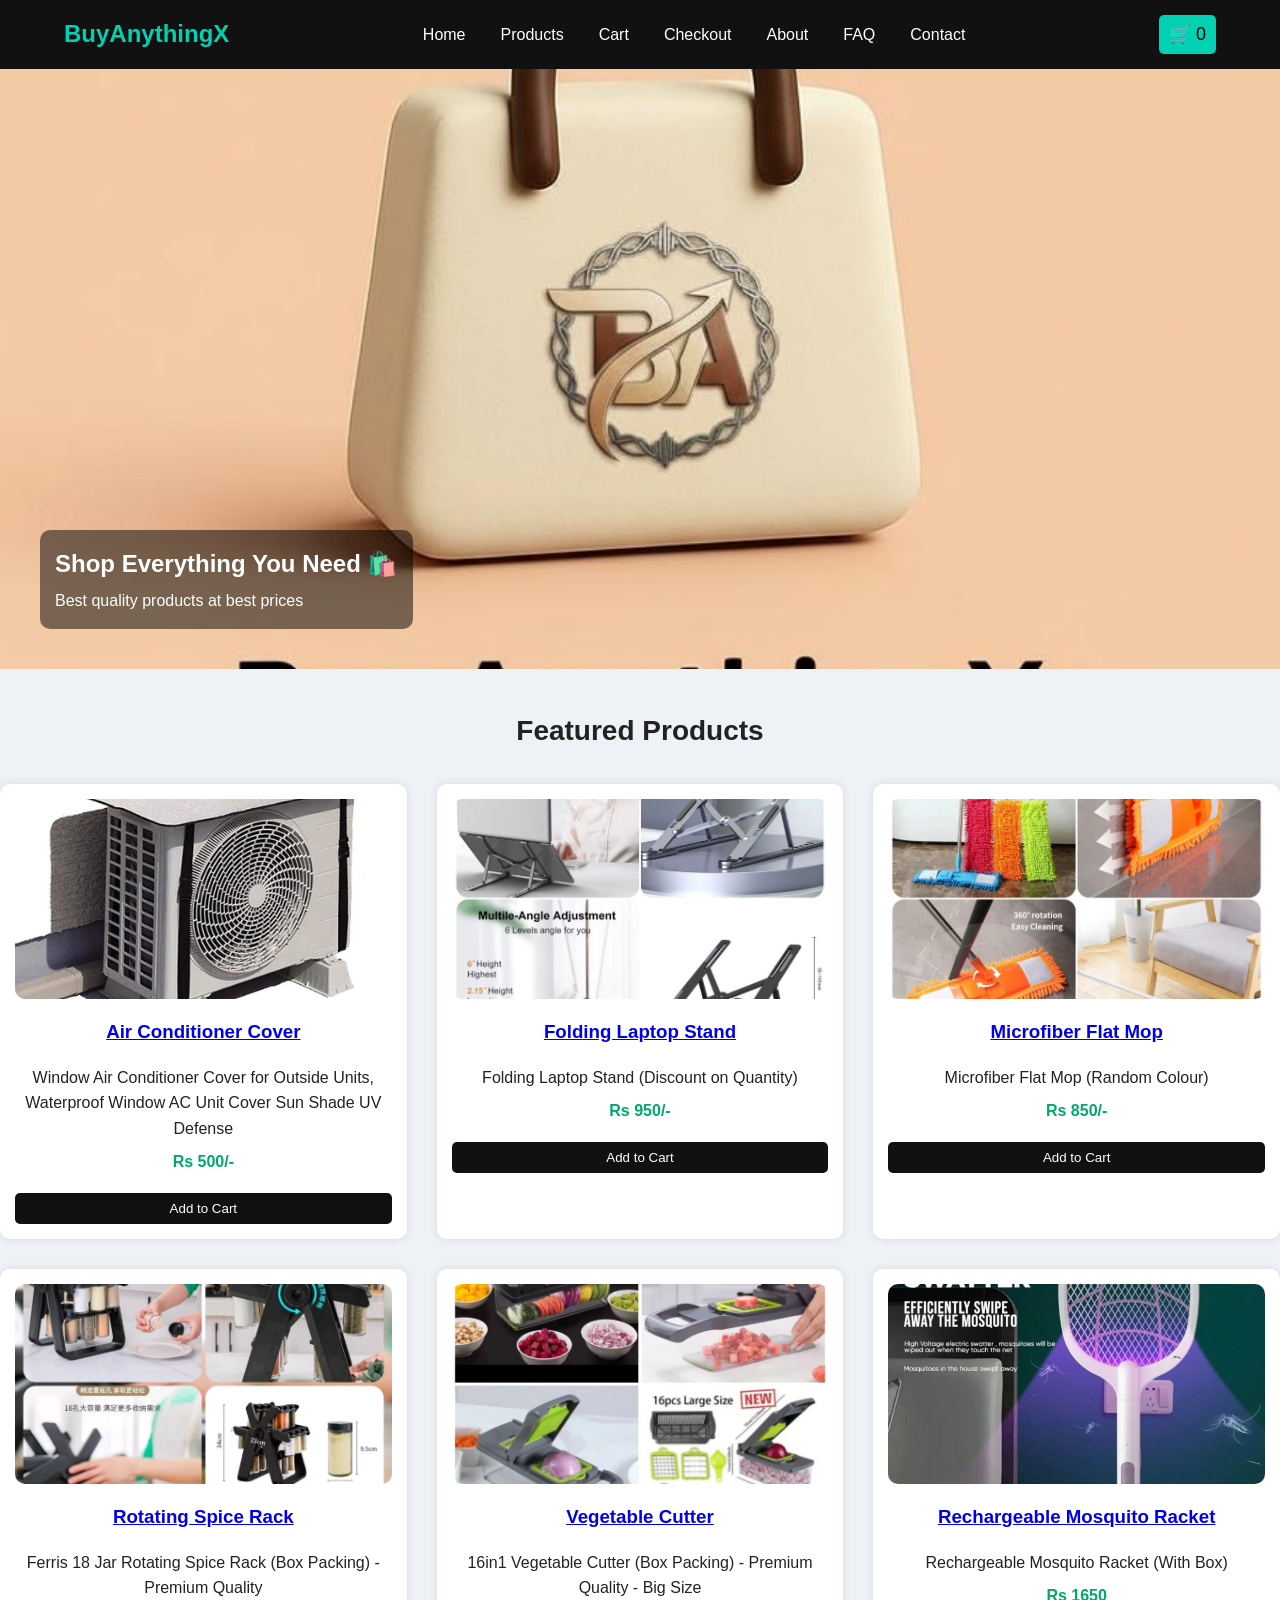
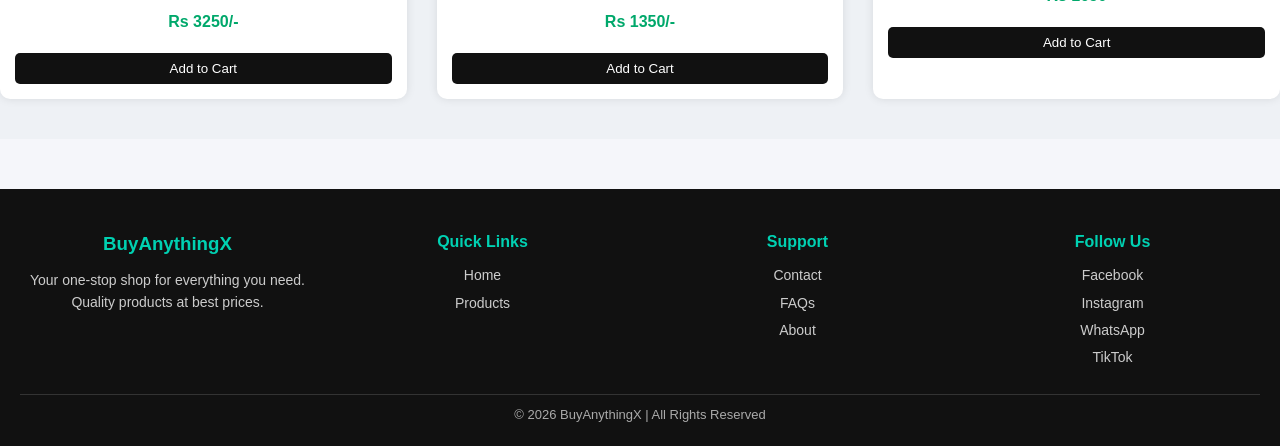
==== index.html @ f1cb6e65 "all fixed" ====
<!DOCTYPE html>
<html lang="en">

<head>
    <meta charset="UTF-8">
    <meta name="viewport" content="width=device-width, initial-scale=1.0">

    <title>BuyAnythingX - Online Store</title>

    <link rel="stylesheet" href="css/style.css">

    <meta name="description" content="BuyAnythingX - Best online shopping store in Pakistan">

</head>

<body>

    <!-- HEADER -->
    <header class="header">
        <div class="container header-content">

            <h1 class="logo">BuyAnythingX</h1>

            <button class="menu-btn" onclick="toggleMenu()">☰</button>

            <nav id="navMenu">
                <ul class="nav">
                    <li><a href="index.html">Home</a></li>
                    <li><a href="product.html">Products</a></li>
                    <li><a href="cart.html">Cart</a></li>
                    <li><a href="checkout.html">Checkout</a></li>
                    <li><a href="about.html">About</a></li>
                    <li><a href="faqs.html">FAQ</a></li>
                    <li><a href="contact.html">Contact</a></li>
                </ul>
            </nav>

            <div class="cart">
                🛒 <span id="cart-count">0</span>
            </div>

        </div>
    </header>

    <section class="hero-slider">

    <div class="slides">

        <div class="slide active">
            <img src="Images/logo.jpeg">
            <div class="caption">
                <h2>Shop Everything You Need 🛍️</h2>
                <p>Best quality products at best prices</p>
            </div>
        </div>

        <div class="slide">
            <img src="Images/slider-2.jpg">
            <div class="caption">
                <h2>Cash On Delivery 🚚</h2>
                <p>All over Pakistan available</p>
            </div>
        </div>

        <div class="slide">
            <img src="Images/slider-3.jpeg">
            <div class="caption">
                <h2>Latest Trending Products 🔥</h2>
                <p>Grab your deal now</p>
            </div>
        </div>

    </div>

</section>

    <!-- PRODUCTS SECTION -->
    <section class="section bg" id="products">

        <h2 class="title">Featured Products</h2>

        <div class="grid">

            <!-- PRODUCT 1 -->
            <div class="product">

                <a
                    href="product.html?name=Air%20Conditionar%20Cover&price=500&img=Images/Air-conditionar-cover.jpeg&desc=New Mini Led Digital Fan With Light *Rs 650*">
                    <img src="Images/Air-conditionar-cover.jpeg">
                </a>

                <a
                    href="product.html?name=Air%20Conditionar%20Cover&price=500&img=Images/Air-conditionar-cover.jpeg">
                    <h3>Air Conditioner Cover</h3>
                </a>

                <p>Window Air Conditioner Cover for Outside Units, Waterproof Window AC Unit Cover Sun Shade UV Defense
                </p>
                <h4>Rs 500/-</h4>

                <button onclick="addToCart('Air Conditionar Cover',500)">Add to Cart</button>
            </div>

            <!-- PRODUCT 2 -->
            <div class="product">

                <a href="product.html?name=Folding%20Laptop%20Stand&price=950&img=Images/Folding-Laptop-Stand.jpeg&desc=Folding Laptop Stand (Discount on Quantity)">
                    <img src="Images/Folding-Laptop-Stand.jpeg">
                </a>

                <a href="product.html?name=Folding%20Laptop%20Stand&price=950&img=Images/Folding-Laptop-Stand.jpeg">
                    <h3>Folding Laptop Stand</h3>
                </a>

                <p>Folding Laptop Stand (Discount on Quantity)</p>
                <h4>Rs 950/-</h4>

                <button onclick="addToCart('Folding Laptop Stand',950)">Add to Cart</button>
            </div>

            <!-- PRODUCT 3 -->
            <div class="product">

                <a href="product.html?name=Microfiber%20Flat%20Mop&price=850&img=Images/Microfiber-Flat-Mop.jpeg&desc=Microfiber Flat Mop (Random Colour)">
                    <img src="Images/Microfiber-Flat-Mop.jpeg">
                </a>

                <a href="product.html?name=Microfiber%20Flat%20Mop&price=850&img=Images/Microfiber-Flat-Mop.jpeg">
                    <h3>Microfiber Flat Mop</h3>
                </a>

                <p>Microfiber Flat Mop (Random Colour)</p>
                <h4>Rs 850/-</h4>

                <button onclick="addToCart('Microfiber Flat Mop',850)">Add to Cart</button>
            </div>
            <!-- PRODUCT 4 -->
            <div class="product">

                <a href="product.html?name=Rotating%20Spice%20Rack&price=3250&img=Images/Rotating-Spice-Rack.jpeg&desc=Ferris 18 Jars Rotating Spice Rack">
                    <img src="Images/Rotating-Spice-Rack.jpeg">
                </a>

                <a href="product.html?name=Rotating%20Spice%20Rack&price=3250&img=Images/Rotating-Spice-Rack.jpeg">
                    <h3>Rotating Spice Rack</h3>
                </a>

                <p>Ferris 18 Jar Rotating Spice Rack (Box Packing) - Premium Quality</p>
                <h4>Rs 3250/-</h4>

                <button onclick="addToCart('Rotating Spice Rack',3250)">Add to Cart</button>
            </div>
            <!-- PRODUCT 5 -->
            <div class="product">

                <a href="product.html?name=Vegetable%20Cutter&price=1350&img=Images/Vegetable-Cutter.jpeg&desc=16in1 Vegetable Cutter(Premium Quality)">
                    <img src="Images/Vegetable-Cutter.jpeg">
                </a>

                <a href="product.html?name=Vegetable%20Cutter&price=1350&img=Images/Vegetable-Cutter.jpeg">
                    <h3>Vegetable Cutter</h3>
                </a>

                <p>16in1 Vegetable Cutter (Box Packing) - Premium Quality - Big Size</p>
                <h4>Rs 1350/-</h4>

                <button onclick="addToCart('Vegetable Cutter',1350)">Add to Cart</button>
            </div>
            <!-- PRODUCT 6 -->
            <div class="product">

                <a
                    href="product.html?name=Rechargeable%20Mosquito%20Racket&price=1650&img=Images/Mosquito-Racket.jpeg&desc=Rechargeable Mosquito Racket(With Box)">
                    <img src="Images/Mosquito-Racket.jpeg">
                </a>

                <a
                    href="product.html?name=Rechargeable%20Mosquito%20Racket&price=1650&img=Images/Mosquito-Racket.jpeg">
                    <h3>Rechargeable Mosquito Racket</h3>
                </a>

                <p>Rechargeable Mosquito Racket (With Box)</p>
                <h4>Rs 1650</h4>

                <button onclick="addToCart('Rechargeable Mosquito Racket',1650)">Add to Cart</button>
            </div>

        </div>
    </section>

    <!-- FOOTER -->
    <footer class="footer">

        <div class="footer-container">

            <div class="footer-box">
                <h3>BuyAnythingX</h3>
                <p>Your one-stop shop for everything you need. Quality products at best prices.</p>
            </div>

            <div class="footer-box">
                <h4>Quick Links</h4>
                <a href="index.html">Home</a>
                <a href="product.html">Products</a>
                <!-- <a href="cart.html">Cart</a>
            <a href="checkout.html">Checkout</a> -->
            </div>

            <div class="footer-box">
                <h4>Support</h4>
                <a href="contact.html">Contact</a>
                <a href="faqs.html">FAQs</a>
                <a href="about.html">About</a>
            </div>

            <div class="footer-box">
                <h4>Follow Us</h4>
                <a href="https://www.facebook.com/share/1JUhKdoUet/">Facebook</a>
                <a href="https://www.instagram.com/buyanythingx?igsh=MXhteG95OWJkYjY5ZA==">Instagram</a>
                <a href="https://wa.me/923491483899?text=">WhatsApp</a>
                <a href="https://www.tiktok.com/@buyanythingx?_r=1&_t=ZS-95uTwDSIgvF">TikTok</a>
            </div>

        </div>

        <div class="footer-bottom">
            <p>© 2026 BuyAnythingX | All Rights Reserved</p>
        </div>

    </footer>

    <!-- JS -->
    <script>
        function addToCart(name, price) {

            let cart = JSON.parse(localStorage.getItem("cart")) || [];

            cart.push({ name: name, price: price });

            localStorage.setItem("cart", JSON.stringify(cart));

            alert("Added to cart ✅");
        }
    </script>

    <script>
        function toggleMenu() {
            document.querySelector(".nav").classList.toggle("show");
        }

        document.addEventListener("DOMContentLoaded", function () {

            const menu = document.querySelector(".nav");
            const btn = document.querySelector(".menu-btn"); // ☰ button

            // link click pe close
            document.querySelectorAll(".nav a").forEach(link => {
                link.addEventListener("click", () => {
                    menu.classList.remove("show");
                });
            });

            // OUTSIDE click pe close (MAIN FIX)
            document.addEventListener("click", function (e) {

                if (menu.classList.contains("show")) {

                    if (!menu.contains(e.target) && !btn.contains(e.target)) {
                        menu.classList.remove("show");
                    }

                }

            });

        });
let slides = document.querySelectorAll(".slide");
let index = 0;

function showSlide() {
    slides.forEach(slide => slide.classList.remove("active"));
    slides[index].classList.add("active");

    index++;
    if(index >= slides.length) index = 0;
}

setInterval(showSlide, 3000);
</script>

</body>

</html>
---- css/style.css ----
/* =========================
   RESET + BASE
========================= */
* {
    margin: 0;
    padding: 0;
    box-sizing: border-box;
}

body {
    font-family: Arial, sans-serif;
    background: #f5f6fa;
    color: #222;
    line-height: 1.6;
    
}

/* =========================
   CONTAINER
========================= */
.container {
    width: 90%;
    max-width: 1200px;
    margin: auto;
}

/* =========================
   HEADER
========================= */
.header {
    background: #111;
    color: #fff;
    padding: 15px 0;
}

.header-content {
    display: flex;
    justify-content: space-between;
    align-items: center;
    position: relative;   /* ⭐ IMPORTANT */
}


.logo {
    font-size: 24px;
    font-weight: bold;
    color: #00d1b2;
}
.menu-btn{
    padding-right: 300px;
}

/* NAVBAR */
.nav {
    list-style: none;
    display: flex;
    gap: 15px;
    
}

.nav li a {
    text-decoration: none;
    color: white;
    padding: 6px 10px;
    transition: 0.3s;
}

.nav li a:hover {
    background: #00d1b2;
    border-radius: 5px;
}

/* CART */
.cart {
    font-size: 18px;
    background: #00d1b2;
    padding: 5px 10px;
    border-radius: 5px;
    color: #000;
}

/* =========================
   HERO SECTION
========================= */
.hero-slider {
    position: relative;
    height: 600px;
    overflow: hidden;
}

.slides {
    position: relative;
    width: 100%;
    height: 100%;
}

.slide {
    position: absolute;
    width: 100%;
    height: 100%;
    opacity: 0;
    transition: 0.5s;
}

.slide.active {
    opacity: 1;
}

.slide img {
    width: 100%;
    height: 100%;
    object-fit: cover;
}

.caption {
    position: absolute;
    bottom: 40px;
    left: 40px;
    color: white;
    background: rgba(0,0,0,0.5);
    padding: 15px;
    border-radius: 10px;
}

.caption h2 {
    margin-bottom: 5px;
}
/* =========================
   BUTTONS
========================= */
.btn {
    display: inline-block;
    background: #00d1b2;
    color: #000;
    padding: 10px 15px;
    border: none;
    cursor: pointer;
    text-decoration: none;
    border-radius: 5px;
    transition: 0.3s;
}

.btn:hover {
    background: #00b39f;
}

/* =========================
   SECTION
========================= */
.section {
    padding: 40px 0;
}

.bg {
    background: #eef1f5;
}

.title {
    text-align: center;
    margin-bottom: 30px;
    font-size: 28px;
}

/* =========================
   PRODUCT GRID
========================= */
.grid {
    display: grid;
    grid-template-columns: repeat(3, minmax(0, 1fr));
    gap: 30px;
    align-items: stretch;
}

/* PRODUCT CARD */
.product {
    background: white;
    padding: 15px;
    border-radius: 10px;
    text-align: center;
    box-shadow: 0 0 10px rgba(0,0,0,0.1);

    /* FIX OVERLAP ISSUE */
    width: 100%;
    box-sizing: border-box;

    /* SMOOTH LOOK */
    display: flex;
    flex-direction: column;
    gap: 8px;
}

.product img {
    width: 100%;
    height: 200px;
    object-fit: cover;
    border-radius: 10px;
    display: block;
}

.product h3 {
    margin: 10px 0;
}

.product h4 {
    color: #00a86b;
    margin-bottom: 10px;
}

.product button {
    background: #111;
    color: white;
    padding: 8px 12px;
    border: none;
    cursor: pointer;
    border-radius: 5px;
}

.product button:hover {
    background: #333;
}

/* =========================
   FORMS (CHECKOUT / CONTACT)
========================= */
form {
    max-width: 500px;
    margin: auto;
}

input, textarea {
    width: 100%;
    padding: 10px;
    margin-bottom: 10px;
    border: 1px solid #ccc;
    border-radius: 5px;
}

/* =========================
   FOOTER
========================= */
.footer {
    background: #111;
    color: white;
    text-align: center;
    padding: 15px;
    margin-top: 40px;
}

.footer {
    background: #111;
    color: white;
    padding: 40px 20px 20px;
    margin-top: 50px;
}

.footer-container {
    display: grid;
    grid-template-columns: repeat(4, 1fr);
    gap: 20px;
}

.footer-box h3,
.footer-box h4 {
    margin-bottom: 10px;
    color: #00d1b2;
}

.footer-box p {
    font-size: 14px;
    color: #ccc;
}

.footer-box a {
    display: block;
    color: #ccc;
    text-decoration: none;
    margin: 5px 0;
    font-size: 14px;
}

.footer-box a:hover {
    color: #00d1b2;
}

.footer-bottom {
    text-align: center;
    margin-top: 20px;
    border-top: 1px solid #333;
    padding-top: 10px;
    font-size: 13px;
    color: #aaa;
}

/* =========================
   RESPONSIVE
========================= */
@media(max-width: 768px) {

    .header-content {
        flex-direction: column;
        gap: 10px;
    }

    .nav {
        flex-direction: column;
        align-items: center;
    }

    .hero-content {
        flex-direction: column;
        text-align: center;
    }

    .hero-img {
        width: 100%;
    }
}
@media(max-width: 768px){
    .footer-container {
        grid-template-columns: repeat(2, 1fr);
    }
}

@media(max-width: 480px){
    .footer-container {
        grid-template-columns: 1fr;
        text-align: center;
    }
}
/* Hamburger button */
.menu-btn {
    display: none;
    font-size: 26px;
    background: none;
    border: none;
    color: white;
    cursor: pointer;
}

@media(max-width: 768px){

    .menu-btn {
        display: block;
        position: absolute;
        right: 10px;
        top: 50%;
        transform: translateY(-50%);
    }

    .nav {
        display: none;
        flex-direction: column;
        position: absolute;
        top: 70px;
        left: 0;   /* 👈 LEFT FIXED */

        width: 220px;
        background: #111;

        padding: 10px 0;
        z-index: 999;   /* ⭐ IMPORTANT */
    }

    .nav.show {
        display: flex;
    }

    .nav li {
        width: 100%;
        text-align: left;
    }

    .nav li a {
        display: block;
        width: 100%;
        padding: 12px 15px;
    }
}
@media (max-width: 768px){
    .grid {
        grid-template-columns: repeat(2, 1fr);
    }
}

@media (max-width: 480px){
    .grid {
        grid-template-columns: 1fr;
    }
}
@media(max-width: 768px){
    .hero-slider {
        height: 250px;
    }

    .caption {
        bottom: 10px;
        left: 10px;
        right: 10px;
        padding: 8px;
    }

    .caption h2 {
        font-size: 14px;
    }

    .caption p {
        font-size: 11px;
    }
}
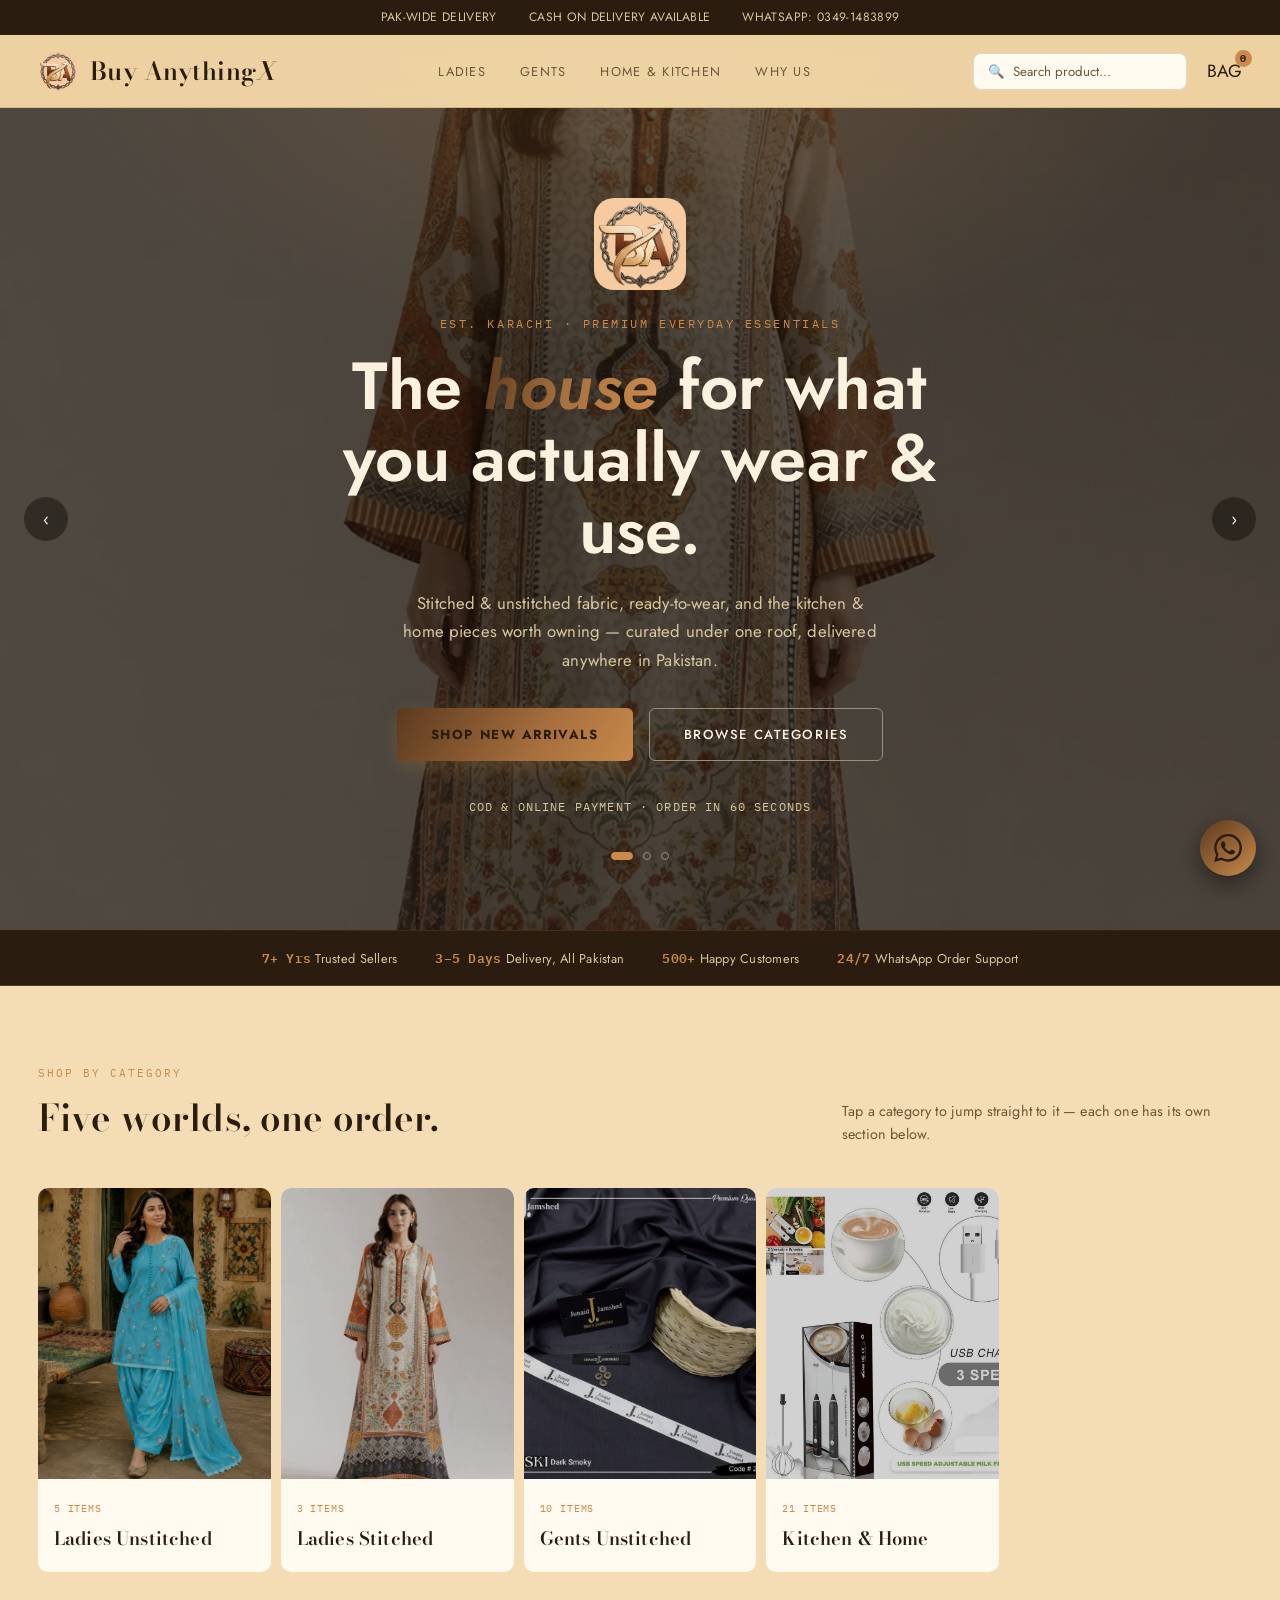
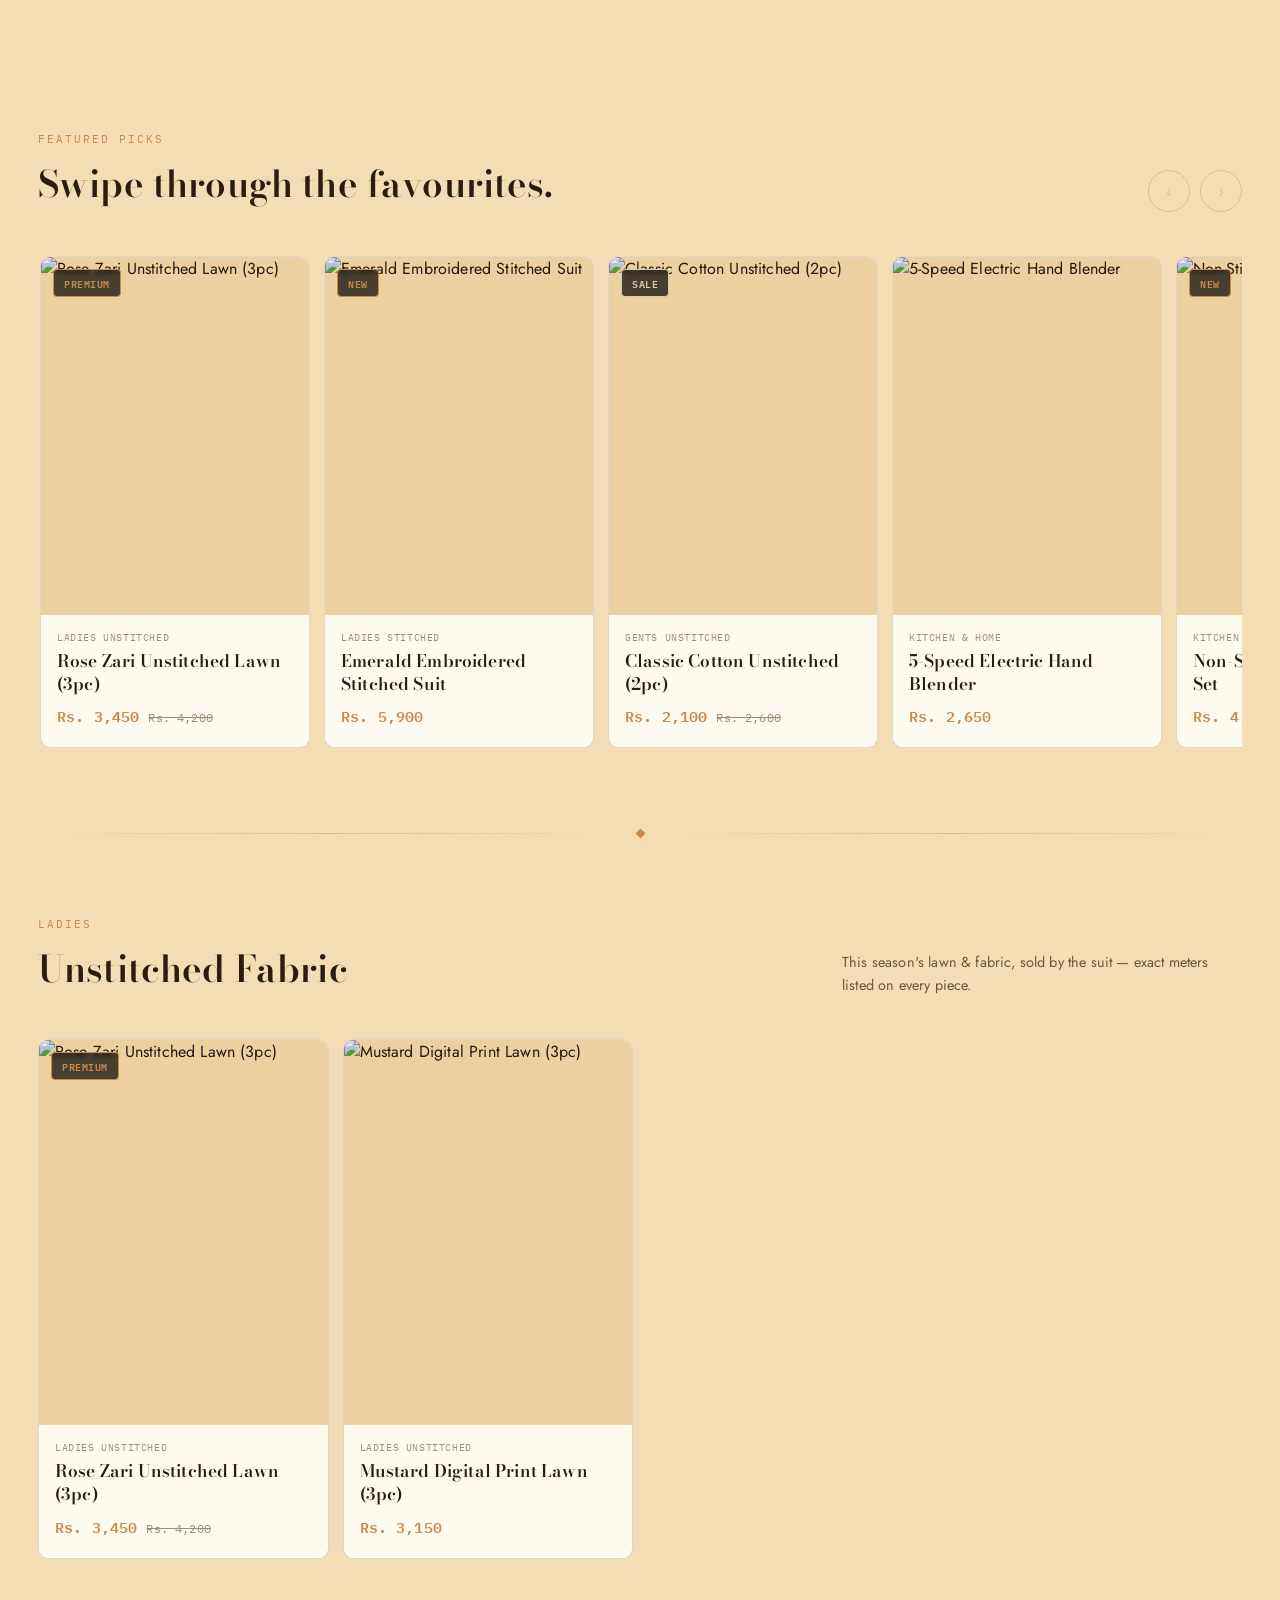
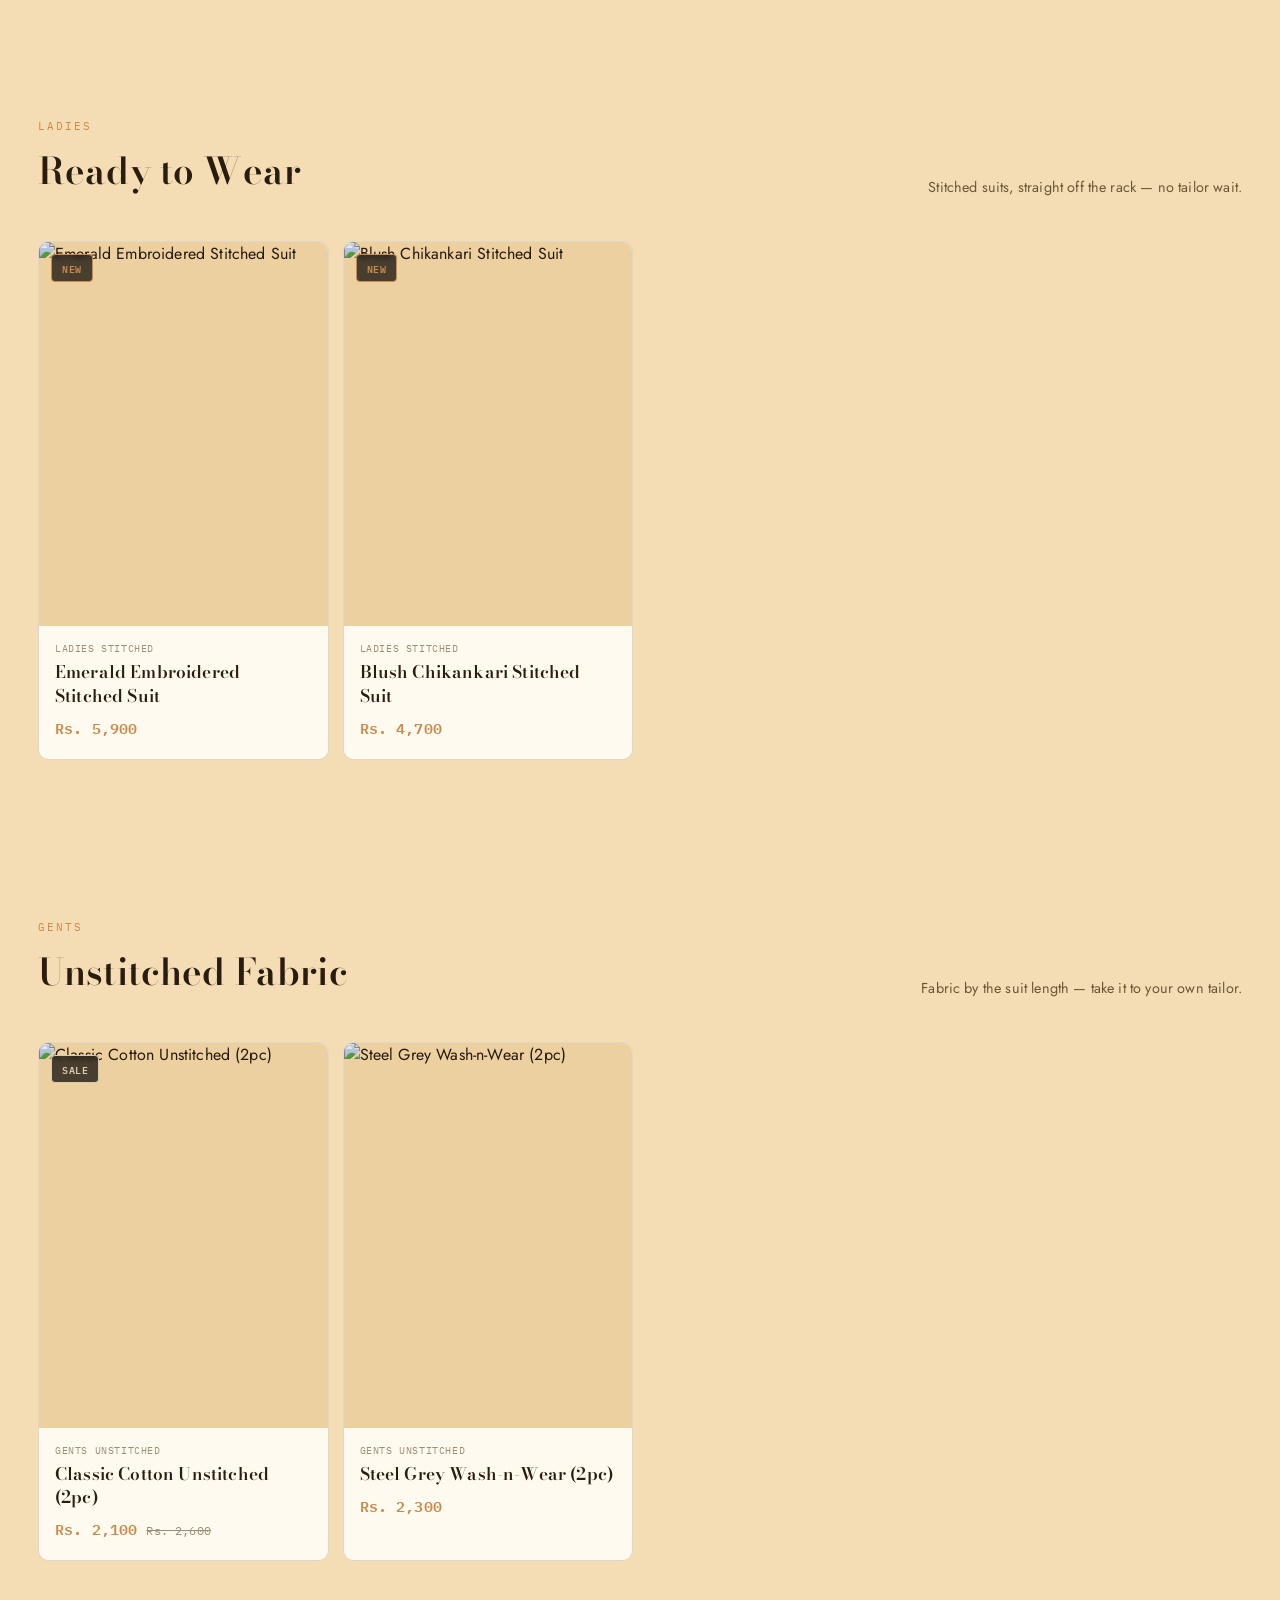
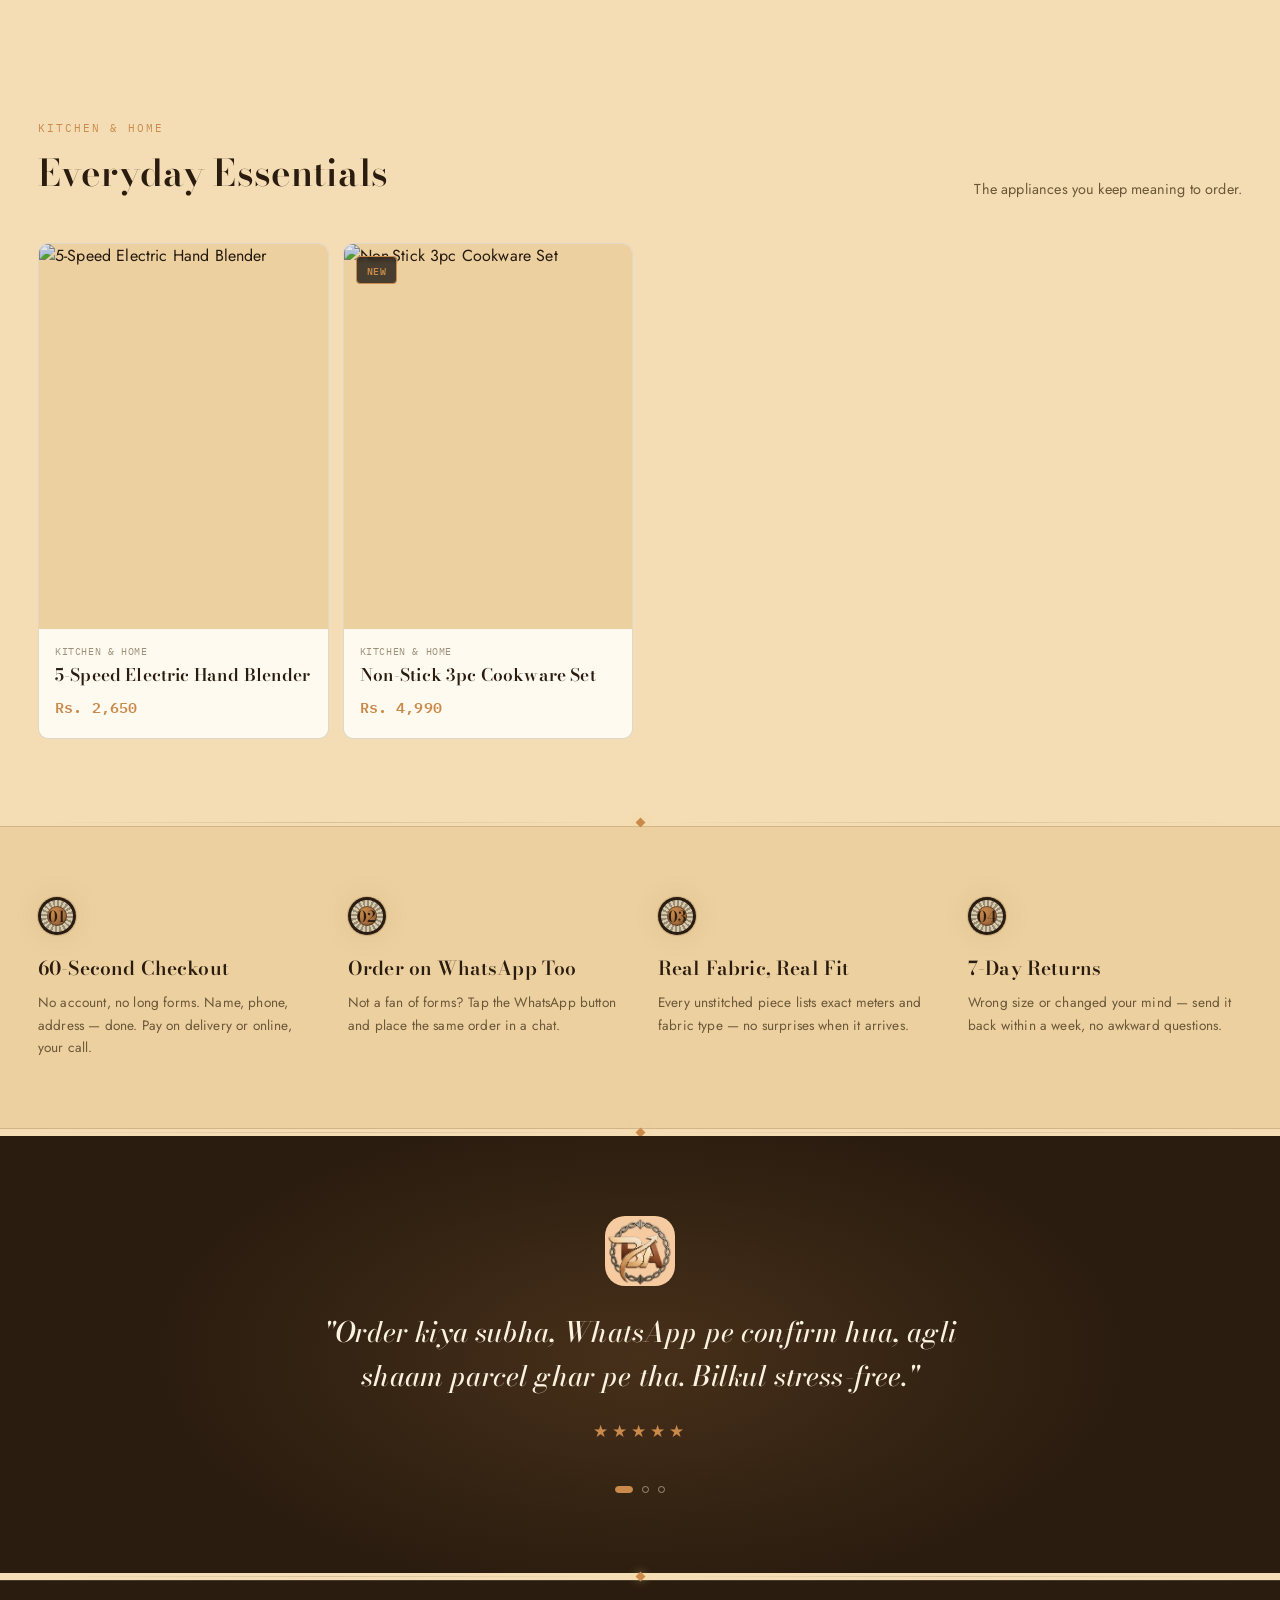
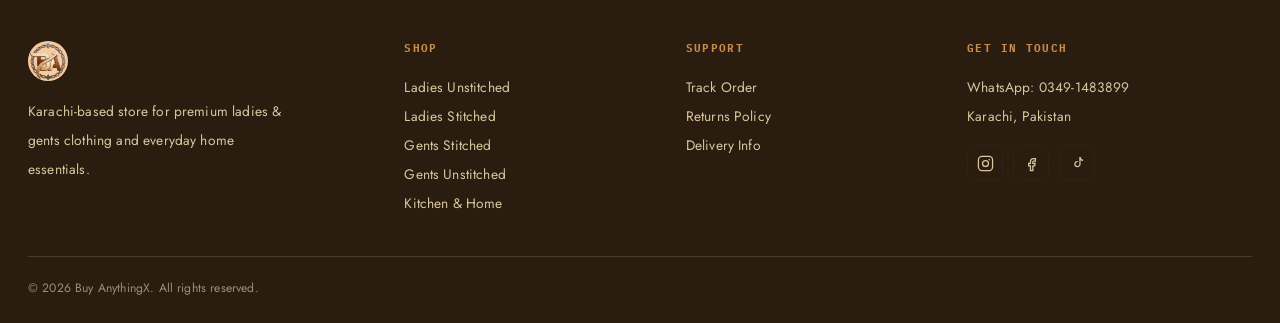
==== commit 005dc8e7: "Initial Buy AnythingX website" ====
--- a/index.html
+++ b/index.html
@@ -1,293 +1,315 @@
 <!DOCTYPE html>
 <html lang="en">
-
 <head>
-    <meta charset="UTF-8">
-    <meta name="viewport" content="width=device-width, initial-scale=1.0">
-
-    <title>BuyAnythingX - Online Store</title>
-
-    <link rel="stylesheet" href="css/style.css">
-
-    <meta name="description" content="BuyAnythingX - Best online shopping store in Pakistan">
-
+<meta charset="UTF-8">
+<meta name="viewport" content="width=device-width, initial-scale=1.0">
+<title>Buy AnythingX — Premium Fashion &amp; Home</title>
+<link rel="preconnect" href="https://fonts.googleapis.com">
+<link href="https://fonts.googleapis.com/css2?family=Bodoni+Moda:ital,wght@0,400;0,500;0,600;0,700;1,500;1,600&family=Jost:wght@300;400;500;600;700&family=IBM+Plex+Mono:wght@500;600&display=swap" rel="stylesheet">
+<link rel="icon" href="logo.png">
+<link rel="stylesheet" href="css/style.css">
 </head>
-
 <body>
 
-    <!-- HEADER -->
-    <header class="header">
-        <div class="container header-content">
-
-            <h1 class="logo">BuyAnythingX</h1>
-
-            <button class="menu-btn" onclick="toggleMenu()">☰</button>
-
-            <nav id="navMenu">
-                <ul class="nav">
-                    <li><a href="index.html">Home</a></li>
-                    <li><a href="product.html">Products</a></li>
-                    <li><a href="cart.html">Cart</a></li>
-                    <li><a href="checkout.html">Checkout</a></li>
-                    <li><a href="about.html">About</a></li>
-                    <li><a href="faqs.html">FAQ</a></li>
-                    <li><a href="contact.html">Contact</a></li>
-                </ul>
-            </nav>
-
-            <div class="cart">
-                🛒 <span id="cart-count">0</span>
-            </div>
-
+<div class="utility-bar">
+  <span>PAK-WIDE DELIVERY</span>
+  <span>CASH ON DELIVERY AVAILABLE</span>
+  <span><a href="https://wa.me/923491483899" target="_blank" rel="noopener" style="color:inherit;">WHATSAPP: 0349-1483899</a></span>
+</div>
+
+<header>
+  <div class="nav-wrap">
+    <a href="#" class="logo-mark">
+      <img src="images/buyanythingx.logo.jpeg" alt="Buy AnythingX logo" class="brand-logo brand-logo-sm">
+      <span class="logo-text">Buy Anything<span class="x">X</span></span>
+    </a>
+    <nav class="links">
+      <a href="#cat-ladies-unstitched">Ladies</a>
+      <a href="#cat-gents-stitched">Gents</a>
+      <a href="#cat-home">Home &amp; Kitchen</a>
+      <a href="#why">Why Us</a>
+    </nav>
+    <div class="nav-actions">
+      <div class="search-pill">🔍 <input type="text" placeholder="Search product..." /></div>
+      <button class="icon-btn" aria-label="Cart" onclick="openDrawer()">BAG<span class="cart-count" id="cartCount">0</span></button>
+      <button class="burger" aria-label="Menu">☰</button>
+    </div>
+  </div>
+</header>
+
+<section class="hero">
+  <div class="hero-slides" id="heroSlides">
+    <div class="hero-slide active"><img src="images/silk-LONG PRINTED-(2PC).jpeg" alt=""><div class="hero-slide-overlay"></div></div>
+    <div class="hero-slide"><img src="https://images.unsplash.com/photo-1610030469983-98e550d6193c?w=1400&q=80" alt=""><div class="hero-slide-overlay"></div></div>
+    <div class="hero-slide"><img src="images/Ladies Clothes.jpeg" alt=""><div class="hero-slide-overlay"></div></div>
+  </div>
+  <button class="hero-arrow prev" onclick="shiftHero(-1)" aria-label="Previous slide">‹</button>
+  <button class="hero-arrow next" onclick="shiftHero(1)" aria-label="Next slide">›</button>
+  <div class="hero-frame">
+    <img src="images/buyanythingx.logo.jpeg" alt="Buy AnythingX logo" class="brand-logo brand-logo-lg">
+    <div class="hero-eyebrow">Est. Karachi · Premium Everyday Essentials</div>
+    <h1>The <em class="foil">house</em> for what<br>you actually wear &amp; use.</h1>
+    <p class="lede">Stitched &amp; unstitched fabric, ready-to-wear, and the kitchen &amp; home pieces worth owning — curated under one roof, delivered anywhere in Pakistan.</p>
+    <div class="hero-ctas">
+      <button class="btn btn-primary" onclick="document.getElementById('cat-ladies-unstitched').scrollIntoView({behavior:'smooth'})">Shop New Arrivals</button>
+      <a href="#categories" class="btn btn-ghost">Browse Categories</a>
+    </div>
+    <div class="hero-divider"><span class="ln"></span> COD &amp; Online Payment · Order in 60 Seconds <span class="ln"></span></div>
+    <div class="hero-dots" id="heroDots"></div>
+  </div>
+</section>
+
+<div class="trust-strip">
+  <div class="trust-inner">
+    <span><strong>7+ Yrs</strong> Trusted Sellers</span>
+    <span><strong>3–5 Days</strong> Delivery, All Pakistan</span>
+    <span><strong>500+</strong> Happy Customers</span>
+    <span><strong>24/7</strong> WhatsApp Order Support</span>
+  </div>
+</div>
+
+<section class="block" id="categories">
+  <div class="section-head reveal">
+    <div>
+      <span class="eyebrow">Shop by Category</span>
+      <h2>Five worlds, one order.</h2>
+    </div>
+    <p>Tap a category to jump straight to it — each one has its own section below.</p>
+  </div>
+  <div class="cat-grid reveal-stagger">
+    <a class="cat-card" href="#cat-ladies-unstitched">
+      <div class="thumb"><img src="images/PINTREST-Hit-Article-3Pc.jpeg" alt="Ladies unstitched fabric"></div>
+      <div class="meta"><span class="count">5 Items</span><h3>Ladies Unstitched</h3></div>
+    </a>
+    <a class="cat-card" href="#cat-ladies-stitched">
+      <div class="thumb"><img src="images/silk-LONG PRINTED-(2PC).jpeg" alt="Ladies stitched dress"></div>
+      <div class="meta"><span class="count">3 Items</span><h3>Ladies Stitched</h3></div>
+    </a>
+    <a class="cat-card" href="#cat-gents-unstitched">
+      <div class="thumb"><img src="images/gents-unstiched.jpeg" alt="Gents unstitched fabric"></div>
+      <div class="meta"><span class="count">10 Items</span><h3>Gents Unstitched</h3></div>
+    </a>
+    <a class="cat-card" href="#cat-home">
+      <div class="thumb"><img src="images/Coffe Beater.jpeg" alt="Kitchen and home appliances"></div>
+      <div class="meta"><span class="count">21 Items</span><h3>Kitchen &amp; Home</h3></div>
+    </a>
+  </div>
+</section>
+
+<section class="block">
+  <div class="section-head reveal">
+    <div>
+      <span class="eyebrow">Featured Picks</span>
+      <h2>Swipe through the favourites.</h2>
+    </div>
+    <div class="carousel-nav">
+      <button class="carousel-btn" onclick="shiftCarousel(-1)" aria-label="Scroll left">‹</button>
+      <button class="carousel-btn" onclick="shiftCarousel(1)" aria-label="Scroll right">›</button>
+    </div>
+  </div>
+  <div class="carousel-wrap reveal">
+    <div class="carousel-track" id="featuredTrack"></div>
+  </div>
+</section>
+
+<div class="ornament-divider"><span class="ln"></span><span class="diamond"></span><span class="ln"></span></div>
+
+<section class="block cat-section" id="cat-ladies-unstitched">
+  <div class="section-head reveal">
+    <div>
+      <span class="eyebrow">Ladies</span>
+      <h2>Unstitched Fabric</h2>
+    </div>
+    <p>This season's lawn &amp; fabric, sold by the suit — exact meters listed on every piece.</p>
+  </div>
+  <div class="product-grid reveal-stagger" data-cat-section="ladies-unstitched"></div>
+</section>
+
+<section class="block cat-section" id="cat-ladies-stitched">
+  <div class="section-head reveal">
+    <div>
+      <span class="eyebrow">Ladies</span>
+      <h2>Ready to Wear</h2>
+    </div>
+    <p>Stitched suits, straight off the rack — no tailor wait.</p>
+  </div>
+  <div class="product-grid reveal-stagger" data-cat-section="ladies-stitched"></div>
+</section>
+
+<section class="block cat-section" id="cat-gents-unstitched">
+  <div class="section-head reveal">
+    <div>
+      <span class="eyebrow">Gents</span>
+      <h2>Unstitched Fabric</h2>
+    </div>
+    <p>Fabric by the suit length — take it to your own tailor.</p>
+  </div>
+  <div class="product-grid reveal-stagger" data-cat-section="gents-unstitched"></div>
+</section>
+
+<section class="block cat-section" id="cat-home">
+  <div class="section-head reveal">
+    <div>
+      <span class="eyebrow">Kitchen &amp; Home</span>
+      <h2>Everyday Essentials</h2>
+    </div>
+    <p>The appliances you keep meaning to order.</p>
+  </div>
+  <div class="product-grid reveal-stagger" data-cat-section="home"></div>
+</section>
+
+<div class="ornament-divider"><span class="ln"></span><span class="diamond"></span><span class="ln"></span></div>
+
+<div class="why-strip" id="why">
+  <div class="why-grid reveal-stagger">
+    <div class="why-item">
+      <div class="emblem sm"><span class="letter">01</span></div>
+      <h3>60-Second Checkout</h3>
+      <p>No account, no long forms. Name, phone, address — done. Pay on delivery or online, your call.</p>
+    </div>
+    <div class="why-item">
+      <div class="emblem sm"><span class="letter">02</span></div>
+      <h3>Order on WhatsApp Too</h3>
+      <p>Not a fan of forms? Tap the WhatsApp button and place the same order in a chat.</p>
+    </div>
+    <div class="why-item">
+      <div class="emblem sm"><span class="letter">03</span></div>
+      <h3>Real Fabric, Real Fit</h3>
+      <p>Every unstitched piece lists exact meters and fabric type — no surprises when it arrives.</p>
+    </div>
+    <div class="why-item">
+      <div class="emblem sm"><span class="letter">04</span></div>
+      <h3>7-Day Returns</h3>
+      <p>Wrong size or changed your mind — send it back within a week, no awkward questions.</p>
+    </div>
+  </div>
+</div>
+
+<div class="ornament-divider"><span class="ln"></span><span class="diamond"></span><span class="ln"></span></div>
+
+<div class="band">
+  <div class="band-inner reveal">
+    <img src="images/buyanythingx.logo.jpeg" alt="Buy AnythingX logo" class="brand-logo brand-logo-md">
+    <div class="testi-track" id="testiTrack">
+      <div class="testi-slide active">
+        <h2>"Order kiya subha, WhatsApp pe confirm hua, agli shaam parcel ghar pe tha. Bilkul stress-free."</h2>
+        <div class="stars">★★★★★</div>
+      </div>
+      <div class="testi-slide">
+        <h2>"Unstitched fabric bilkul waisa hi tha jaisa website pe dikhaya gaya — quality pe koi compromise nahi."</h2>
+        <div class="stars">★★★★★</div>
+      </div>
+      <div class="testi-slide">
+        <h2>"COD ka option hona sab se bara sukoon hai. Kitchen appliance bhi order ki, ek hi jaga sab mil gaya."</h2>
+        <div class="stars">★★★★★</div>
+      </div>
+    </div>
+    <div class="testi-dots" id="testiDots"></div>
+  </div>
+</div>
+
+<div class="ornament-divider"><span class="ln"></span><span class="diamond"></span><span class="ln"></span></div>
+
+<footer>
+  <div class="footer-grid">
+    <div>
+      <div class="footer-logo">
+        <img src="images/buyanythingx.logo.jpeg" alt="Buy AnythingX logo" class="brand-logo brand-logo-sm">
+        <span class="logo-text" style="font-size:1.3rem;">Buy Anything<span class="x">X</span></span>
+      </div>
+      <p style="max-width:260px;">Karachi-based store for premium ladies &amp; gents clothing and everyday home essentials.</p>
+    </div>
+    <div>
+      <h5>Shop</h5>
+      <a href="#cat-ladies-unstitched">Ladies Unstitched</a><br>
+      <a href="#cat-ladies-stitched">Ladies Stitched</a><br>
+      <a href="#cat-gents-stitched">Gents Stitched</a><br>
+      <a href="#cat-gents-unstitched">Gents Unstitched</a><br>
+      <a href="#cat-home">Kitchen &amp; Home</a>
+    </div>
+    <div>
+      <h5>Support</h5>
+      <a href="#">Track Order</a><br>
+      <a href="#">Returns Policy</a><br>
+      <a href="#">Delivery Info</a>
+    </div>
+    <div>
+      <h5>Get in Touch</h5>
+      <p><a href="https://wa.me/923491483899" target="_blank" rel="noopener">WhatsApp: 0349-1483899</a></p>
+      <p>Karachi, Pakistan</p>
+      <div class="social-row">
+        <a href="https://www.instagram.com/buyanythingx" target="_blank" rel="noopener" aria-label="Instagram" class="social-btn">
+          <svg width="17" height="17" viewBox="0 0 24 24" fill="none" stroke="currentColor" stroke-width="1.8"><rect x="2" y="2" width="20" height="20" rx="5"/><circle cx="12" cy="12" r="4.2"/><circle cx="17.3" cy="6.7" r="1.1" fill="currentColor" stroke="none"/></svg>
+        </a>
+        <a href="https://www.facebook.com/share/1MLdqbKcKy/" target="_blank" rel="noopener" aria-label="Facebook" class="social-btn">
+          <svg width="17" height="17" viewBox="0 0 24 24" fill="none" stroke="currentColor" stroke-width="1.8"><path d="M15 8.5h2.5V5.2h-2.7c-2.6 0-4.3 1.7-4.3 4.4v2.3H8v3.3h2.5V22h3.4v-6.8h2.6l.5-3.3h-3.1V9.9c0-.9.4-1.4 1.1-1.4z"/></svg>
+        </a>
+        <a href="https://www.tiktok.com/@buyanythingx" target="_blank" rel="noopener" aria-label="TikTok" class="social-btn">
+          <svg width="17" height="17" viewBox="0 0 24 24" fill="none" stroke="currentColor" stroke-width="1.8"><path d="M15.5 3v9.8a3.6 3.6 0 1 1-3.1-3.56"/><path d="M15.5 3c.3 2.4 2 4.3 4.4 4.6"/></svg>
+        </a>
+      </div>
+    </div>
+  </div>
+  <div class="footer-bottom">
+    <span>© 2026 Buy AnythingX. All rights reserved.</span>
+  </div>
+</footer>
+
+<a href="https://wa.me/923491483899?text=Hi%20Buy%20AnythingX%2C%20I%27d%20like%20to%20place%20an%20order" class="wa-float" aria-label="Order on WhatsApp" target="_blank" rel="noopener"><svg viewBox="0 0 24 24" width="28" height="28" fill="currentColor"><path d="M20.52 3.48A11.86 11.86 0 0 0 12.05 0C5.5 0 .17 5.33.17 11.88c0 2.09.55 4.13 1.59 5.93L.1 24l6.34-1.63a11.86 11.86 0 0 0 5.6 1.42h.01c6.55 0 11.88-5.33 11.88-11.88 0-3.17-1.23-6.15-3.41-8.43ZM12.05 21.7h-.01a9.83 9.83 0 0 1-5.01-1.37l-.36-.21-3.76.97 1-3.66-.23-.38a9.83 9.83 0 0 1-1.51-5.17C2.17 6.44 6.61 2 12.05 2c2.63 0 5.1 1.03 6.96 2.9a9.83 9.83 0 0 1 2.89 6.99c0 5.44-4.43 9.81-9.85 9.81Zm5.4-7.36c-.3-.15-1.77-.87-2.04-.97-.27-.1-.47-.15-.67.15-.2.3-.77.97-.94 1.17-.17.2-.35.22-.65.07-.3-.15-1.26-.46-2.4-1.48-.89-.79-1.49-1.76-1.66-2.06-.17-.3-.02-.46.13-.61.14-.14.3-.35.45-.52.15-.17.2-.3.3-.5.1-.2.05-.37-.02-.52-.07-.15-.67-1.62-.92-2.22-.24-.58-.49-.5-.67-.51h-.57c-.2 0-.52.07-.79.37-.27.3-1.03 1.01-1.03 2.47s1.06 2.86 1.21 3.06c.15.2 2.08 3.18 5.04 4.46.7.3 1.25.48 1.68.62.71.23 1.36.2 1.87.12.57-.09 1.77-.72 2.02-1.42.25-.7.25-1.3.17-1.42-.07-.12-.27-.2-.57-.35Z"/></svg></a>
+<div class="overlay" id="overlay" onclick="closeDrawer()"></div>
+<div class="drawer" id="drawer">
+  <div class="drawer-head">
+    <h3>Your Bag</h3>
+    <button class="drawer-close" onclick="closeDrawer()">✕</button>
+  </div>
+  <div class="drawer-body" id="drawerBody"></div>
+  <div class="drawer-foot" id="drawerFoot" style="display:none;">
+    <div class="subtotal-row"><span>Subtotal</span><strong id="subtotalAmt">Rs. 0</strong></div>
+    <div class="note">Delivery calculated at checkout. COD &amp; online payment both available.</div>
+    <button class="checkout-btn" onclick="openCheckout()">Checkout →</button>
+  </div>
+</div>
+
+<div class="modal" id="checkoutModal">
+  <div class="modal-card">
+    <div id="checkoutForm">
+      <div class="modal-head">
+        <div>
+          <h3>Almost done</h3>
+          <p>Just enough details to get this to your door.</p>
         </div>
-    </header>
-
-    <section class="hero-slider">
-
-    <div class="slides">
-
-        <div class="slide active">
-            <img src="Images/logo.jpeg">
-            <div class="caption">
-                <h2>Shop Everything You Need 🛍️</h2>
-                <p>Best quality products at best prices</p>
-            </div>
+        <button onclick="closeCheckout()" style="font-size:1.2rem; color:var(--cream-dim);">✕</button>
+      </div>
+      <div class="modal-body">
+        <div class="field"><label>Full Name</label><input type="text" id="custName" placeholder="Ayesha Khan"></div>
+        <div class="field"><label>Phone Number</label><input type="tel" id="custPhone" placeholder="03XX-XXXXXXX"></div>
+        <div class="field"><label>Delivery Address</label><input type="text" id="custAddress" placeholder="House #, Street, Area"></div>
+        <div class="field"><label>City</label>
+          <select id="custCity"><option>Karachi</option><option>Lahore</option><option>Islamabad</option><option>Other</option></select>
         </div>
-
-        <div class="slide">
-            <img src="Images/slider-2.jpg">
-            <div class="caption">
-                <h2>Cash On Delivery 🚚</h2>
-                <p>All over Pakistan available</p>
-            </div>
+        <div class="field">
+          <label>Payment Method</label>
+          <div class="pay-toggle">
+            <div class="pay-opt selected" id="payCOD" onclick="selectPay('cod')">Cash on Delivery</div>
+            <div class="pay-opt" id="payOnline" onclick="selectPay('online')">Pay Online</div>
+          </div>
         </div>
-
-        <div class="slide">
-            <img src="Images/slider-3.jpeg">
-            <div class="caption">
-                <h2>Latest Trending Products 🔥</h2>
-                <p>Grab your deal now</p>
-            </div>
-        </div>
-
-    </div>
-
-</section>
-
-    <!-- PRODUCTS SECTION -->
-    <section class="section bg" id="products">
-
-        <h2 class="title">Featured Products</h2>
-
-        <div class="grid">
-
-            <!-- PRODUCT 1 -->
-            <div class="product">
-
-                <a
-                    href="product.html?name=Air%20Conditionar%20Cover&price=500&img=Images/Air-conditionar-cover.jpeg&desc=New Mini Led Digital Fan With Light *Rs 650*">
-                    <img src="Images/Air-conditionar-cover.jpeg">
-                </a>
-
-                <a
-                    href="product.html?name=Air%20Conditionar%20Cover&price=500&img=Images/Air-conditionar-cover.jpeg">
-                    <h3>Air Conditioner Cover</h3>
-                </a>
-
-                <p>Window Air Conditioner Cover for Outside Units, Waterproof Window AC Unit Cover Sun Shade UV Defense
-                </p>
-                <h4>Rs 500/-</h4>
-
-                <button onclick="addToCart('Air Conditionar Cover',500)">Add to Cart</button>
-            </div>
-
-            <!-- PRODUCT 2 -->
-            <div class="product">
-
-                <a href="product.html?name=Folding%20Laptop%20Stand&price=950&img=Images/Folding-Laptop-Stand.jpeg&desc=Folding Laptop Stand (Discount on Quantity)">
-                    <img src="Images/Folding-Laptop-Stand.jpeg">
-                </a>
-
-                <a href="product.html?name=Folding%20Laptop%20Stand&price=950&img=Images/Folding-Laptop-Stand.jpeg">
-                    <h3>Folding Laptop Stand</h3>
-                </a>
-
-                <p>Folding Laptop Stand (Discount on Quantity)</p>
-                <h4>Rs 950/-</h4>
-
-                <button onclick="addToCart('Folding Laptop Stand',950)">Add to Cart</button>
-            </div>
-
-            <!-- PRODUCT 3 -->
-            <div class="product">
-
-                <a href="product.html?name=Microfiber%20Flat%20Mop&price=850&img=Images/Microfiber-Flat-Mop.jpeg&desc=Microfiber Flat Mop (Random Colour)">
-                    <img src="Images/Microfiber-Flat-Mop.jpeg">
-                </a>
-
-                <a href="product.html?name=Microfiber%20Flat%20Mop&price=850&img=Images/Microfiber-Flat-Mop.jpeg">
-                    <h3>Microfiber Flat Mop</h3>
-                </a>
-
-                <p>Microfiber Flat Mop (Random Colour)</p>
-                <h4>Rs 850/-</h4>
-
-                <button onclick="addToCart('Microfiber Flat Mop',850)">Add to Cart</button>
-            </div>
-            <!-- PRODUCT 4 -->
-            <div class="product">
-
-                <a href="product.html?name=Rotating%20Spice%20Rack&price=3250&img=Images/Rotating-Spice-Rack.jpeg&desc=Ferris 18 Jars Rotating Spice Rack">
-                    <img src="Images/Rotating-Spice-Rack.jpeg">
-                </a>
-
-                <a href="product.html?name=Rotating%20Spice%20Rack&price=3250&img=Images/Rotating-Spice-Rack.jpeg">
-                    <h3>Rotating Spice Rack</h3>
-                </a>
-
-                <p>Ferris 18 Jar Rotating Spice Rack (Box Packing) - Premium Quality</p>
-                <h4>Rs 3250/-</h4>
-
-                <button onclick="addToCart('Rotating Spice Rack',3250)">Add to Cart</button>
-            </div>
-            <!-- PRODUCT 5 -->
-            <div class="product">
-
-                <a href="product.html?name=Vegetable%20Cutter&price=1350&img=Images/Vegetable-Cutter.jpeg&desc=16in1 Vegetable Cutter(Premium Quality)">
-                    <img src="Images/Vegetable-Cutter.jpeg">
-                </a>
-
-                <a href="product.html?name=Vegetable%20Cutter&price=1350&img=Images/Vegetable-Cutter.jpeg">
-                    <h3>Vegetable Cutter</h3>
-                </a>
-
-                <p>16in1 Vegetable Cutter (Box Packing) - Premium Quality - Big Size</p>
-                <h4>Rs 1350/-</h4>
-
-                <button onclick="addToCart('Vegetable Cutter',1350)">Add to Cart</button>
-            </div>
-            <!-- PRODUCT 6 -->
-            <div class="product">
-
-                <a
-                    href="product.html?name=Rechargeable%20Mosquito%20Racket&price=1650&img=Images/Mosquito-Racket.jpeg&desc=Rechargeable Mosquito Racket(With Box)">
-                    <img src="Images/Mosquito-Racket.jpeg">
-                </a>
-
-                <a
-                    href="product.html?name=Rechargeable%20Mosquito%20Racket&price=1650&img=Images/Mosquito-Racket.jpeg">
-                    <h3>Rechargeable Mosquito Racket</h3>
-                </a>
-
-                <p>Rechargeable Mosquito Racket (With Box)</p>
-                <h4>Rs 1650</h4>
-
-                <button onclick="addToCart('Rechargeable Mosquito Racket',1650)">Add to Cart</button>
-            </div>
-
-        </div>
-    </section>
-
-    <!-- FOOTER -->
-    <footer class="footer">
-
-        <div class="footer-container">
-
-            <div class="footer-box">
-                <h3>BuyAnythingX</h3>
-                <p>Your one-stop shop for everything you need. Quality products at best prices.</p>
-            </div>
-
-            <div class="footer-box">
-                <h4>Quick Links</h4>
-                <a href="index.html">Home</a>
-                <a href="product.html">Products</a>
-                <!-- <a href="cart.html">Cart</a>
-            <a href="checkout.html">Checkout</a> -->
-            </div>
-
-            <div class="footer-box">
-                <h4>Support</h4>
-                <a href="contact.html">Contact</a>
-                <a href="faqs.html">FAQs</a>
-                <a href="about.html">About</a>
-            </div>
-
-            <div class="footer-box">
-                <h4>Follow Us</h4>
-                <a href="https://www.facebook.com/share/1JUhKdoUet/">Facebook</a>
-                <a href="https://www.instagram.com/buyanythingx?igsh=MXhteG95OWJkYjY5ZA==">Instagram</a>
-                <a href="https://wa.me/923491483899?text=">WhatsApp</a>
-                <a href="https://www.tiktok.com/@buyanythingx?_r=1&_t=ZS-95uTwDSIgvF">TikTok</a>
-            </div>
-
-        </div>
-
-        <div class="footer-bottom">
-            <p>© 2026 BuyAnythingX | All Rights Reserved</p>
-        </div>
-
-    </footer>
-
-    <!-- JS -->
-    <script>
-        function addToCart(name, price) {
-
-            let cart = JSON.parse(localStorage.getItem("cart")) || [];
-
-            cart.push({ name: name, price: price });
-
-            localStorage.setItem("cart", JSON.stringify(cart));
-
-            alert("Added to cart ✅");
-        }
-    </script>
-
-    <script>
-        function toggleMenu() {
-            document.querySelector(".nav").classList.toggle("show");
-        }
-
-        document.addEventListener("DOMContentLoaded", function () {
-
-            const menu = document.querySelector(".nav");
-            const btn = document.querySelector(".menu-btn"); // ☰ button
-
-            // link click pe close
-            document.querySelectorAll(".nav a").forEach(link => {
-                link.addEventListener("click", () => {
-                    menu.classList.remove("show");
-                });
-            });
-
-            // OUTSIDE click pe close (MAIN FIX)
-            document.addEventListener("click", function (e) {
-
-                if (menu.classList.contains("show")) {
-
-                    if (!menu.contains(e.target) && !btn.contains(e.target)) {
-                        menu.classList.remove("show");
-                    }
-
-                }
-
-            });
-
-        });
-let slides = document.querySelectorAll(".slide");
-let index = 0;
-
-function showSlide() {
-    slides.forEach(slide => slide.classList.remove("active"));
-    slides[index].classList.add("active");
-
-    index++;
-    if(index >= slides.length) index = 0;
-}
-
-setInterval(showSlide, 3000);
-</script>
+      </div>
+      <div class="modal-foot">
+        <button class="checkout-btn" onclick="placeOrder()">Place Order — <span id="modalTotal">Rs. 0</span></button>
+        <a href="https://wa.me/923491483899?text=Hi%20Buy%20AnythingX%2C%20I%27d%20like%20to%20place%20an%20order" target="_blank" rel="noopener" class="btn btn-ghost" style="justify-content:center;">Or Send This Order on WhatsApp</a>
+      </div>
+    </div>
+    <div class="success-note" id="successNote">
+      <div class="check"><div class="emblem"><span class="letter">✓</span></div></div>
+      <h3>Order Placed</h3>
+      <p>Thanks — your order details have been sent to us on WhatsApp. We'll confirm delivery timing there shortly. If WhatsApp didn't open automatically, please check your pop-up blocker.</p>
+      <button class="btn btn-primary" style="margin-top:20px; width:100%; justify-content:center;" onclick="closeCheckout()">Close</button>
+    </div>
+  </div>
+</div>
+
+<script src="js/app.js"></script>
 
 </body>
-
 </html>
--- a/css/style.css
+++ b/css/style.css
@@ -1,409 +1,454 @@
-/* =========================
-   RESET + BASE
-========================= */
-* {
-    margin: 0;
-    padding: 0;
-    box-sizing: border-box;
-}
-
-body {
-    font-family: Arial, sans-serif;
-    background: #f5f6fa;
-    color: #222;
-    line-height: 1.6;
-    
-}
-
-/* =========================
-   CONTAINER
-========================= */
-.container {
-    width: 90%;
-    max-width: 1200px;
-    margin: auto;
-}
-
-/* =========================
-   HEADER
-========================= */
-.header {
-    background: #111;
-    color: #fff;
-    padding: 15px 0;
-}
-
-.header-content {
-    display: flex;
-    justify-content: space-between;
-    align-items: center;
-    position: relative;   /* ⭐ IMPORTANT */
-}
-
-
-.logo {
-    font-size: 24px;
-    font-weight: bold;
-    color: #00d1b2;
-}
-.menu-btn{
-    padding-right: 300px;
-}
-
-/* NAVBAR */
-.nav {
-    list-style: none;
-    display: flex;
-    gap: 15px;
-    
-}
-
-.nav li a {
-    text-decoration: none;
-    color: white;
-    padding: 6px 10px;
-    transition: 0.3s;
-}
-
-.nav li a:hover {
-    background: #00d1b2;
-    border-radius: 5px;
-}
-
-/* CART */
-.cart {
-    font-size: 18px;
-    background: #00d1b2;
-    padding: 5px 10px;
-    border-radius: 5px;
-    color: #000;
-}
-
-/* =========================
-   HERO SECTION
-========================= */
-.hero-slider {
-    position: relative;
-    height: 600px;
-    overflow: hidden;
-}
-
-.slides {
-    position: relative;
-    width: 100%;
-    height: 100%;
-}
-
-.slide {
-    position: absolute;
-    width: 100%;
-    height: 100%;
-    opacity: 0;
-    transition: 0.5s;
-}
-
-.slide.active {
-    opacity: 1;
-}
-
-.slide img {
-    width: 100%;
-    height: 100%;
-    object-fit: cover;
-}
-
-.caption {
-    position: absolute;
-    bottom: 40px;
-    left: 40px;
-    color: white;
-    background: rgba(0,0,0,0.5);
-    padding: 15px;
-    border-radius: 10px;
-}
-
-.caption h2 {
-    margin-bottom: 5px;
-}
-/* =========================
-   BUTTONS
-========================= */
-.btn {
-    display: inline-block;
-    background: #00d1b2;
-    color: #000;
-    padding: 10px 15px;
-    border: none;
-    cursor: pointer;
-    text-decoration: none;
-    border-radius: 5px;
-    transition: 0.3s;
-}
-
-.btn:hover {
-    background: #00b39f;
-}
-
-/* =========================
-   SECTION
-========================= */
-.section {
-    padding: 40px 0;
-}
-
-.bg {
-    background: #eef1f5;
-}
-
-.title {
-    text-align: center;
-    margin-bottom: 30px;
-    font-size: 28px;
-}
-
-/* =========================
-   PRODUCT GRID
-========================= */
-.grid {
-    display: grid;
-    grid-template-columns: repeat(3, minmax(0, 1fr));
-    gap: 30px;
-    align-items: stretch;
-}
-
-/* PRODUCT CARD */
-.product {
-    background: white;
-    padding: 15px;
-    border-radius: 10px;
-    text-align: center;
-    box-shadow: 0 0 10px rgba(0,0,0,0.1);
-
-    /* FIX OVERLAP ISSUE */
-    width: 100%;
-    box-sizing: border-box;
-
-    /* SMOOTH LOOK */
-    display: flex;
-    flex-direction: column;
-    gap: 8px;
-}
-
-.product img {
-    width: 100%;
-    height: 200px;
-    object-fit: cover;
-    border-radius: 10px;
-    display: block;
-}
-
-.product h3 {
-    margin: 10px 0;
-}
-
-.product h4 {
-    color: #00a86b;
-    margin-bottom: 10px;
-}
-
-.product button {
-    background: #111;
-    color: white;
-    padding: 8px 12px;
-    border: none;
-    cursor: pointer;
-    border-radius: 5px;
-}
-
-.product button:hover {
-    background: #333;
-}
-
-/* =========================
-   FORMS (CHECKOUT / CONTACT)
-========================= */
-form {
-    max-width: 500px;
-    margin: auto;
-}
-
-input, textarea {
-    width: 100%;
-    padding: 10px;
-    margin-bottom: 10px;
-    border: 1px solid #ccc;
-    border-radius: 5px;
-}
-
-/* =========================
-   FOOTER
-========================= */
-.footer {
-    background: #111;
-    color: white;
-    text-align: center;
-    padding: 15px;
-    margin-top: 40px;
-}
-
-.footer {
-    background: #111;
-    color: white;
-    padding: 40px 20px 20px;
-    margin-top: 50px;
-}
-
-.footer-container {
-    display: grid;
-    grid-template-columns: repeat(4, 1fr);
-    gap: 20px;
-}
-
-.footer-box h3,
-.footer-box h4 {
-    margin-bottom: 10px;
-    color: #00d1b2;
-}
-
-.footer-box p {
-    font-size: 14px;
-    color: #ccc;
-}
-
-.footer-box a {
-    display: block;
-    color: #ccc;
-    text-decoration: none;
-    margin: 5px 0;
-    font-size: 14px;
-}
-
-.footer-box a:hover {
-    color: #00d1b2;
-}
-
-.footer-bottom {
-    text-align: center;
-    margin-top: 20px;
-    border-top: 1px solid #333;
-    padding-top: 10px;
-    font-size: 13px;
-    color: #aaa;
-}
-
-/* =========================
-   RESPONSIVE
-========================= */
-@media(max-width: 768px) {
-
-    .header-content {
-        flex-direction: column;
-        gap: 10px;
-    }
-
-    .nav {
-        flex-direction: column;
-        align-items: center;
-    }
-
-    .hero-content {
-        flex-direction: column;
-        text-align: center;
-    }
-
-    .hero-img {
-        width: 100%;
-    }
-}
-@media(max-width: 768px){
-    .footer-container {
-        grid-template-columns: repeat(2, 1fr);
-    }
-}
-
-@media(max-width: 480px){
-    .footer-container {
-        grid-template-columns: 1fr;
-        text-align: center;
-    }
-}
-/* Hamburger button */
-.menu-btn {
-    display: none;
-    font-size: 26px;
-    background: none;
-    border: none;
-    color: white;
-    cursor: pointer;
-}
-
-@media(max-width: 768px){
-
-    .menu-btn {
-        display: block;
-        position: absolute;
-        right: 10px;
-        top: 50%;
-        transform: translateY(-50%);
-    }
-
-    .nav {
-        display: none;
-        flex-direction: column;
-        position: absolute;
-        top: 70px;
-        left: 0;   /* 👈 LEFT FIXED */
-
-        width: 220px;
-        background: #111;
-
-        padding: 10px 0;
-        z-index: 999;   /* ⭐ IMPORTANT */
-    }
-
-    .nav.show {
-        display: flex;
-    }
-
-    .nav li {
-        width: 100%;
-        text-align: left;
-    }
-
-    .nav li a {
-        display: block;
-        width: 100%;
-        padding: 12px 15px;
-    }
-}
-@media (max-width: 768px){
-    .grid {
-        grid-template-columns: repeat(2, 1fr);
-    }
-}
-
-@media (max-width: 480px){
-    .grid {
-        grid-template-columns: 1fr;
-    }
-}
-@media(max-width: 768px){
-    .hero-slider {
-        height: 250px;
-    }
-
-    .caption {
-        bottom: 10px;
-        left: 10px;
-        right: 10px;
-        padding: 8px;
-    }
-
-    .caption h2 {
-        font-size: 14px;
-    }
-
-    .caption p {
-        font-size: 11px;
-    }
-}+:root{
+    --ink:#2a1c0f;
+    --ink-2:#3c2a17;
+    --bg:#f4ddb4;
+    --bg-soft:#ecd0a0;
+    --surface:#fffaf0;
+    --bronze:#a8703f;
+    --bronze-light:#c98a4b;
+    --bronze-deep:#5c3a1e;
+    --pewter:#9c8f78;
+    --pewter-light:#d8cbae;
+    --cream:#faf1de;
+    --cream-dim:#d8c7a0;
+    --text-dim:#6b5738;
+    --peach:#e9cfa8;
+    --line: rgba(90,58,25,0.18);
+    --line-dark: rgba(250,241,222,0.14);
+  }
+  *{box-sizing:border-box; margin:0; padding:0;}
+  body{
+    background:
+      radial-gradient(ellipse 1200px 700px at 50% 0%, rgba(255,255,255,0.4), transparent 60%),
+      var(--bg);
+    color: var(--ink);
+    font-family:'Jost', sans-serif;
+    font-weight:400;
+    -webkit-font-smoothing:antialiased;
+    letter-spacing:0.01em;
+  }
+  .display{ font-family:'Bodoni Moda', serif; }
+  .mono{ font-family:'IBM Plex Mono', monospace; }
+  a{ color:inherit; text-decoration:none; }
+  img{ max-width:100%; display:block; }
+  button{ font-family:inherit; cursor:pointer; border:none; background:none; color:inherit; }
+  :focus-visible{ outline:2px solid var(--bronze-light); outline-offset:3px; }
+
+  .foil{
+    background: linear-gradient(100deg, var(--bronze-deep) 0%, var(--bronze) 20%, var(--bronze-light) 40%, #fff6df 50%, var(--bronze-light) 60%, var(--bronze) 80%, var(--bronze-deep) 100%);
+    background-size: 250% auto;
+    -webkit-background-clip:text; background-clip:text; color:transparent;
+    animation: foilShift 8s ease-in-out infinite;
+  }
+  @keyframes foilShift{
+    0%,100%{ background-position: 0% center; }
+    50%{ background-position: 100% center; }
+  }
+  @media (prefers-reduced-motion: reduce){ .foil{ animation:none; } }
+
+  /* ---------- Emblem / signature element (echoes the logo's woven-rope circle) ---------- */
+  .emblem{
+    --size:64px;
+    width:var(--size); height:var(--size); border-radius:50%;
+    position:relative; display:flex; align-items:center; justify-content:center;
+    background:
+      repeating-conic-gradient(from 0deg, var(--pewter) 0deg 9deg, var(--pewter-light) 9deg 18deg);
+    box-shadow: inset 0 0 0 3px var(--ink), 0 0 0 1px var(--line), 0 0 24px rgba(184,134,63,0.18);
+  }
+  .emblem::before{
+    content:''; position:absolute; inset:9px; border-radius:50%;
+    background: radial-gradient(circle at 35% 30%, var(--bronze-light), var(--bronze) 55%, var(--bronze-deep) 100%);
+    box-shadow: inset 0 0 0 1px rgba(20,15,10,0.4);
+  }
+  .emblem .letter{ position:relative; z-index:2; font-family:'Bodoni Moda', serif; font-weight:600; color: var(--ink); font-size:1.5rem; }
+  .emblem.sm{ --size:38px; }
+  .emblem.sm .letter{ font-size:0.95rem; }
+
+  /* ---------- Brand logo (replace logo.png with your actual logo file) ---------- */
+  .brand-logo{ object-fit:contain; display:block; border-radius:20px; }
+  .brand-logo-sm{ width:40px; height:40px; }
+  .brand-logo-md{ width:70px; height:70px; margin:0 auto 24px; }
+  .brand-logo-lg{ width:92px; height:92px; margin:0 auto 26px; }
+
+  /* ---------- Utility bar ---------- */
+  .utility-bar{
+    background: var(--ink);
+    color: var(--cream-dim);
+    font-size:0.76rem;
+    padding:8px 24px;
+    display:flex; justify-content:center; gap:32px; flex-wrap:wrap;
+    letter-spacing:0.03em;
+    border-bottom:1px solid var(--line);
+  }
+  .utility-bar span{ display:flex; align-items:center; gap:7px; }
+
+  /* ---------- Header ---------- */
+  header{
+    position:sticky; top:0; z-index:50;
+    background: rgba(236,208,160,0.93);
+    backdrop-filter: blur(10px);
+    border-bottom:1px solid var(--line);
+  }
+  .nav-wrap{
+    max-width:1260px; margin:0 auto;
+    display:flex; align-items:center; justify-content:space-between;
+    padding:16px 28px; gap:24px;
+  }
+  .logo-mark{ display:flex; align-items:center; gap:12px; }
+  .logo-text{ font-family:'Bodoni Moda', serif; font-weight:600; font-size:1.55rem; letter-spacing:0.02em; }
+  .logo-text .x{ font-style:italic; }
+  nav.links{ display:flex; gap:34px; font-size:0.8rem; font-weight:400; letter-spacing:0.1em; text-transform:uppercase; }
+  nav.links a{ position:relative; padding:4px 0; color: var(--text-dim); transition: color .2s ease; }
+  nav.links a:hover{ color: var(--bronze-light); }
+  .nav-actions{ display:flex; align-items:center; gap:20px; }
+  .search-pill{
+    display:flex; align-items:center; gap:8px;
+    border:1px solid var(--line); border-radius:8px;
+    padding:8px 14px; font-size:0.83rem;
+    background: var(--surface); min-width:180px;
+  }
+  .search-pill input{ border:none; outline:none; background:none; font-family:inherit; font-size:0.83rem; width:100%; color:var(--ink); }
+  .search-pill input::placeholder{ color: var(--text-dim); }
+  .icon-btn{ position:relative; font-size:1.1rem; color: var(--ink); }
+  .cart-count{
+    position:absolute; top:-8px; right:-10px;
+    background: var(--bronze-light); color: var(--ink);
+    font-size:0.62rem; font-weight:700;
+    width:17px; height:17px; border-radius:50%;
+    display:flex; align-items:center; justify-content:center;
+    font-family:'IBM Plex Mono', monospace;
+  }
+  .burger{ display:none; font-size:1.4rem; }
+
+  /* ---------- Hero ---------- */
+  .hero{
+    position:relative; overflow:hidden;
+    padding:90px 28px 70px;
+    text-align:center;
+    background:
+      radial-gradient(ellipse 900px 500px at 50% -10%, rgba(168,112,60,0.25), transparent 65%),
+      var(--ink);
+    border-bottom:1px solid var(--line);
+  }
+  .hero-frame{ max-width:720px; margin:0 auto; position:relative; z-index:2; color: var(--cream); }
+  .hero .emblem{ margin:0 auto 26px; }
+  .hero-eyebrow{
+    font-family:'IBM Plex Mono', monospace; font-size:0.72rem; text-transform:uppercase; letter-spacing:0.22em;
+    color: var(--bronze-light); margin-bottom:20px;
+  }
+  .hero h1{
+    font-size: clamp(2.6rem, 5.2vw, 4.4rem);
+    line-height:1.08; font-weight:600; letter-spacing:0.005em;
+    margin-bottom:22px;
+  }
+  .hero h1 em{ font-style:italic; }
+  .hero p.lede{
+    font-size:1.05rem; line-height:1.7; color: var(--cream-dim);
+    max-width:480px; margin:0 auto 34px;
+  }
+  .hero-ctas{ display:flex; gap:16px; flex-wrap:wrap; justify-content:center; margin-bottom:38px; }
+  .btn{
+    padding:16px 34px; font-weight:500; font-size:0.82rem;
+    letter-spacing:0.12em; text-transform:uppercase;
+    display:inline-flex; align-items:center; gap:10px;
+    transition: all .3s ease; border-radius:6px;
+  }
+  .btn-primary{
+    background: linear-gradient(120deg, var(--bronze-deep) 0%, var(--bronze) 30%, var(--bronze-light) 50%, var(--bronze) 70%, var(--bronze-deep) 100%);
+    background-size:220% auto;
+    color: var(--ink); font-weight:700;
+    box-shadow: 0 6px 20px rgba(184,134,63,0.25);
+  }
+  .btn-primary:hover{ background-position: 100% center; transform:translateY(-1px); box-shadow: 0 8px 26px rgba(184,134,63,0.4); }
+  .btn-ghost{
+    background:transparent; color: var(--cream); border:1px solid var(--pewter);
+  }
+  .btn-ghost:hover{ border-color: var(--bronze-light); color: var(--bronze-light); }
+  .hero-divider{
+    display:flex; align-items:center; gap:14px; justify-content:center; color: var(--cream-dim);
+    font-family:'IBM Plex Mono', monospace; font-size:0.72rem; letter-spacing:0.1em; text-transform:uppercase;
+  }
+  .hero-divider .ln{ width:60px; height:1px; background: var(--line); }
+
+  /* ---------- Hero background slider ---------- */
+  .hero-slides{ position:absolute; inset:0; z-index:0; }
+  .hero-slide{
+    position:absolute; inset:0; opacity:0; transition: opacity 1s ease;
+  }
+  .hero-slide.active{ opacity:1; }
+  .hero-slide img{ width:100%; height:100%; object-fit:cover; filter: grayscale(0.2) brightness(0.5) sepia(0.12); }
+  .hero-slide-overlay{
+    position:absolute; inset:0;
+    background: radial-gradient(ellipse 900px 500px at 50% -10%, rgba(201,138,75,0.2), transparent 65%), rgba(30,20,10,0.48);
+  }
+  .hero-dots{ display:flex; gap:10px; justify-content:center; margin-top:38px; position:relative; z-index:2; }
+  .hero-dot{ width:8px; height:8px; border-radius:50%; border:1px solid var(--pewter); transition: all .25s ease; }
+  .hero-dot.active{ background: var(--bronze-light); border-color: var(--bronze-light); width:22px; border-radius:5px; }
+  .hero-arrow{
+    position:absolute; top:50%; transform: translateY(-50%); z-index:3;
+    width:44px; height:44px; border:1px solid var(--line); border-radius:50%;
+    display:flex; align-items:center; justify-content:center; font-size:1.1rem; color: var(--cream);
+    background: rgba(18,14,10,0.5); backdrop-filter: blur(4px); transition: all .2s ease;
+  }
+  .hero-arrow:hover{ border-color: var(--bronze-light); color: var(--bronze-light); }
+  .hero-arrow.prev{ left:24px; }
+  .hero-arrow.next{ right:24px; }
+
+  /* ---------- Product carousel ---------- */
+  .carousel-wrap{ position:relative; }
+  .carousel-track{
+    display:flex; gap:14px; overflow-x:auto; scroll-behavior:smooth;
+    background:transparent; border:none;
+    scrollbar-width:none; padding:2px;
+  }
+  .carousel-track::-webkit-scrollbar{ display:none; }
+  .carousel-track .product-card{ flex:0 0 270px; border-radius:10px; overflow:hidden; }
+  .carousel-nav{ display:flex; gap:10px; margin-top:20px; justify-content:flex-end; }
+  .carousel-btn{
+    width:42px; height:42px; border:1px solid var(--line); border-radius:50%;
+    display:flex; align-items:center; justify-content:center; font-size:1.1rem; color: var(--cream-dim);
+    transition: all .2s ease;
+  }
+  .carousel-btn:hover{ border-color: var(--bronze-light); color: var(--bronze-light); }
+
+  /* ---------- Testimonial slider ---------- */
+  .testi-track{ position:relative; min-height:150px; }
+  .testi-slide{ position:absolute; inset:0; opacity:0; transition: opacity .6s ease; pointer-events:none; }
+  .testi-slide.active{ opacity:1; pointer-events:auto; }
+  .testi-dots{ display:flex; gap:9px; justify-content:center; margin-top:26px; }
+  .testi-dot{ width:7px; height:7px; border-radius:50%; border:1px solid var(--pewter); transition: all .25s ease; cursor:pointer; }
+  .testi-dot.active{ background: var(--bronze-light); border-color: var(--bronze-light); width:18px; border-radius:4px; }
+
+  /* ---------- Trust strip ---------- */
+  .trust-strip{ background: var(--ink); border-bottom:1px solid var(--line-dark); padding:16px 24px; }
+  .trust-inner{
+    max-width:1260px; margin:0 auto;
+    display:flex; justify-content:center; flex-wrap:wrap; gap:38px;
+    font-size:0.8rem; color: var(--cream-dim); letter-spacing:0.02em;
+  }
+  .trust-inner strong{ color: var(--bronze-light); font-family:'IBM Plex Mono', monospace; font-weight:600; }
+
+  /* ---------- Ornamental divider (diamond stud, echoes logo's rope-border studs) ---------- */
+  .ornament-divider{
+    display:flex; align-items:center; justify-content:center; gap:16px;
+    max-width:1260px; margin:0 auto; padding:0 28px;
+  }
+  .ornament-divider .ln{ flex:1; height:1px; background: linear-gradient(90deg, transparent, var(--line) 50%, transparent); }
+  .ornament-divider .diamond{
+    width:7px; height:7px; background: var(--bronze-light); transform: rotate(45deg);
+    box-shadow: 0 0 10px rgba(240,211,138,0.55);
+  }
+
+  section.block{ max-width:1260px; margin:0 auto; padding:80px 28px; }
+  .section-head{
+    display:flex; justify-content:space-between; align-items:flex-end;
+    margin-bottom:42px; gap:20px; flex-wrap:wrap;
+  }
+  .section-head .eyebrow{
+    font-family:'IBM Plex Mono', monospace; font-size:0.7rem; text-transform:uppercase; letter-spacing:0.18em;
+    color: var(--bronze-light); margin-bottom:10px; display:block;
+  }
+  .section-head h2{ font-family:'Bodoni Moda', serif; font-weight:600; font-size:2.3rem; }
+  .section-head p{ color: var(--text-dim); max-width:400px; font-size:0.9rem; line-height:1.6; }
+
+  /* ---------- Category cards ---------- */
+  .cat-grid{ display:grid; grid-template-columns:repeat(5,1fr); gap:10px; background:transparent; border:none; }
+  .cat-card{
+    background: var(--surface); position:relative; overflow:hidden;
+    transition: background .25s ease;
+    border-radius:10px;
+  }
+  .cat-card:hover{ background: var(--bg-soft); }
+  .cat-card .thumb{ aspect-ratio:4/5; overflow:hidden; filter:grayscale(0.15) brightness(0.82); transition: filter .3s ease; }
+  .cat-card:hover .thumb{ filter:grayscale(0) brightness(1); }
+  .cat-card img{ width:100%; height:100%; object-fit:cover; transition: transform .5s ease; }
+  .cat-card:hover img{ transform:scale(1.05); }
+  .cat-card .meta{ padding:16px 16px 20px; }
+  .cat-card .meta .count{ font-family:'IBM Plex Mono', monospace; font-size:0.65rem; color: var(--bronze-light); text-transform:uppercase; letter-spacing:0.08em; }
+  .cat-card .meta h3{ font-family:'Bodoni Moda', serif; font-size:1.15rem; margin-top:6px; font-weight:600; }
+
+  /* ---------- Filters ---------- */
+  .filter-row{ display:flex; gap:10px; margin-bottom:36px; flex-wrap:wrap; }
+  .filter-chip{
+    border:1px solid var(--line); padding:9px 20px; font-size:0.78rem; font-weight:600;
+    text-transform:uppercase; letter-spacing:0.05em; color: var(--text-dim); transition: all .2s ease;
+    border-radius:20px;
+  }
+  .filter-chip.active, .filter-chip:hover{ background: var(--bronze); color: var(--ink); border-color: var(--bronze); }
+
+  /* ---------- Product grid ---------- */
+  .product-grid{ display:grid; grid-template-columns:repeat(4,1fr); gap:14px; background:transparent; border:none; }
+  .product-card{ background: var(--surface); display:flex; flex-direction:column; border:1px solid var(--line); border-radius:10px; overflow:hidden; }
+  .product-img{ position:relative; aspect-ratio:3/4; overflow:hidden; background: var(--bg-soft); }
+  .product-img img{ width:100%; height:100%; object-fit:cover; filter:brightness(0.9); transition: transform .5s ease, filter .3s ease; }
+  .product-card:hover .product-img img{ transform:scale(1.06); filter:brightness(1); }
+  .product-badges{ position:absolute; top:12px; left:12px; z-index:2; display:flex; flex-direction:column; gap:6px; }
+  .seal{
+    font-family:'IBM Plex Mono', monospace; font-size:0.6rem; font-weight:600; text-transform:uppercase; letter-spacing:0.06em;
+    padding:4px 10px; border:1px solid var(--bronze-light); color: var(--bronze-light);
+    background: rgba(18,14,10,0.75); backdrop-filter: blur(2px);
+    border-radius:4px;
+  }
+  .seal.sale{ border-color: var(--pewter-light); color: var(--pewter-light); }
+  .quick-add{
+    position:absolute; bottom:0; left:0; right:0;
+    background: linear-gradient(120deg, var(--bronze-deep), var(--bronze-light));
+    color: var(--ink); padding:12px; text-align:center; font-weight:700; font-size:0.78rem;
+    text-transform:uppercase; letter-spacing:0.06em;
+    opacity:0; transform: translateY(100%); transition: all .25s ease;
+  }
+  .product-card:hover .quick-add{ opacity:1; transform: translateY(0); }
+  .product-info{ padding:16px 16px 18px; flex:1; display:flex; flex-direction:column; gap:6px; }
+  .product-info .cat-label{ font-family:'IBM Plex Mono', monospace; font-size:0.63rem; text-transform:uppercase; color: var(--pewter); letter-spacing:0.06em; }
+  .product-info h4{ font-family:'Bodoni Moda', serif; font-size:1.08rem; font-weight:600; line-height:1.35; }
+  .price-row{ display:flex; align-items:baseline; gap:9px; margin-top:2px; }
+  .price-row .now{ font-family:'IBM Plex Mono', monospace; font-weight:600; font-size:0.94rem; color: var(--bronze-light); }
+  .price-row .was{ font-family:'IBM Plex Mono', monospace; font-size:0.78rem; color: var(--pewter); text-decoration:line-through; }
+
+  /* ---------- Why strip ---------- */
+  .why-strip{ background: var(--bg-soft); border-top:1px solid var(--line); border-bottom:1px solid var(--line); }
+  .why-grid{ max-width:1260px; margin:0 auto; padding:70px 28px; display:grid; grid-template-columns:repeat(4,1fr); gap:36px; }
+  .why-item .emblem{ margin-bottom:18px; }
+  .why-item h3{ font-family:'Bodoni Moda', serif; font-size:1.2rem; font-weight:600; margin-bottom:8px; }
+  .why-item p{ font-size:0.85rem; color: var(--text-dim); line-height:1.65; }
+
+  /* ---------- Band ---------- */
+  .band{ padding:80px 28px; text-align:center; position:relative;
+    background: radial-gradient(ellipse 700px 350px at 50% 50%, rgba(201,138,75,0.18), transparent 70%), var(--ink);
+  }
+  .band-inner{ max-width:660px; margin:0 auto; color: var(--cream); }
+  .band .emblem{ margin:0 auto 24px; }
+  .band h2{ font-family:'Bodoni Moda', serif; font-style:italic; font-weight:500; font-size:1.75rem; line-height:1.55; }
+  .band .stars{ color: var(--bronze-light); margin-top:22px; font-size:1.05rem; letter-spacing:4px; }
+
+  /* ---------- Footer ---------- */
+  footer{ background: var(--ink); border-top:1px solid var(--line-dark); padding:60px 28px 26px; }
+  .footer-grid{
+    max-width:1260px; margin:0 auto; display:grid; grid-template-columns:1.4fr 1fr 1fr 1.2fr; gap:44px;
+    padding-bottom:38px; border-bottom:1px solid var(--line-dark);
+  }
+  .footer-grid h5{ font-family:'IBM Plex Mono', monospace; font-size:0.7rem; text-transform:uppercase; letter-spacing:0.12em; color: var(--bronze-light); margin-bottom:18px; }
+  .footer-grid p, .footer-grid a{ font-size:0.86rem; color: var(--cream-dim); line-height:2.1; }
+  .footer-grid a:hover{ color: var(--bronze-light); }
+  .footer-logo{ display:flex; align-items:center; gap:10px; margin-bottom:16px; }
+  .footer-bottom{
+    max-width:1260px; margin:0 auto; padding-top:22px;
+    display:flex; justify-content:space-between; flex-wrap:wrap; gap:10px;
+    font-size:0.76rem; color: var(--pewter);
+  }
+
+  .social-row{ display:flex; gap:10px; margin-top:14px; }
+  .social-btn{
+    width:36px; height:36px; border-radius:8px; border:1px solid var(--line);
+    display:flex; align-items:center; justify-content:center;
+    font-family:'IBM Plex Mono', monospace; font-size:0.68rem; font-weight:600;
+    color: var(--cream-dim); transition: all .2s ease;
+  }
+  .social-btn:hover{ border-color: var(--bronze-light); color: var(--bronze-light); background: rgba(240,211,138,0.08); }
+
+  /* ---------- WhatsApp float ---------- */
+  .wa-float{
+    position:fixed; bottom:24px; right:24px; z-index:60;
+    background: linear-gradient(140deg, var(--bronze-deep), var(--bronze-light));
+    color: var(--ink); width:56px; height:56px; border-radius:50%;
+    display:flex; align-items:center; justify-content:center; font-size:1.5rem;
+    box-shadow: 0 8px 22px rgba(0,0,0,0.45), 0 0 0 1px var(--line);
+    transition: transform .2s ease;
+  }
+  .wa-float:hover{ transform: scale(1.08); }
+
+  /* ---------- Cart drawer ---------- */
+  .overlay{ position:fixed; inset:0; background: rgba(8,6,4,0.6); z-index:70; opacity:0; pointer-events:none; transition:opacity .25s ease; }
+  .overlay.open{ opacity:1; pointer-events:auto; }
+  .drawer{
+    position:fixed; top:0; right:0; height:100%; width:430px; max-width:92vw;
+    background: var(--surface); z-index:80; transform: translateX(100%); transition: transform .3s ease;
+    display:flex; flex-direction:column; border-left:1px solid var(--line);
+    border-radius:14px 0 0 14px;
+  }
+  .drawer.open{ transform: translateX(0); }
+  .drawer-head{ padding:22px 24px; border-bottom:1px solid var(--line); display:flex; justify-content:space-between; align-items:center; }
+  .drawer-head h3{ font-family:'Bodoni Moda', serif; font-size:1.4rem; font-weight:600; }
+  .drawer-close{ font-size:1.2rem; color: var(--text-dim); }
+  .drawer-body{ flex:1; overflow-y:auto; padding:16px 24px; }
+  .cart-line{ display:flex; gap:14px; padding:16px 0; border-bottom:1px solid var(--line); }
+  .cart-line img{ width:64px; height:80px; object-fit:cover; border:1px solid var(--line); filter:brightness(0.92); border-radius:6px; }
+  .cart-line .cl-info{ flex:1; }
+  .cart-line h5{ font-size:0.92rem; font-family:'Bodoni Moda', serif; font-weight:600; margin-bottom:4px; }
+  .cart-line .cl-meta{ font-size:0.72rem; color: var(--pewter); margin-bottom:8px; text-transform:uppercase; letter-spacing:0.04em; }
+  .qty-row{ display:flex; align-items:center; gap:10px; }
+  .qty-btn{ width:24px; height:24px; border:1px solid var(--line); font-weight:600; color: var(--ink); border-radius:5px; }
+  .cl-price{ font-family:'IBM Plex Mono', monospace; font-weight:600; color: var(--bronze-light); font-size:0.83rem; }
+  .cl-remove{ font-size:0.7rem; color: var(--pewter); text-decoration:underline; margin-top:8px; cursor:pointer; }
+  .empty-cart{ text-align:center; padding:70px 20px; color: var(--text-dim); font-size:0.9rem; }
+  .drawer-foot{ border-top:1px solid var(--line); padding:22px 24px; }
+  .subtotal-row{ display:flex; justify-content:space-between; font-size:0.92rem; margin-bottom:8px; color: var(--text-dim); }
+  .subtotal-row strong{ font-family:'IBM Plex Mono', monospace; color: var(--bronze-light); font-size:1.05rem; }
+  .drawer-foot .note{ font-size:0.74rem; color: var(--text-dim); margin-bottom:16px; line-height:1.5; }
+  .checkout-btn{
+    width:100%; background: linear-gradient(120deg, var(--bronze-deep), var(--bronze-light));
+    color: var(--ink); padding:15px; font-weight:700; letter-spacing:0.04em; text-transform:uppercase; font-size:0.85rem;
+    border-radius:6px;
+  }
+
+  /* ---------- Checkout modal ---------- */
+  .modal{ position:fixed; inset:0; z-index:90; display:none; align-items:center; justify-content:center; padding:20px; background: rgba(8,6,4,0.7); }
+  .modal.open{ display:flex; }
+  .modal-card{
+    background: var(--surface); border:1px solid var(--line); max-width:460px; width:100%;
+    max-height:90vh; overflow-y:auto; box-shadow: 0 20px 60px rgba(60,40,15,0.25);
+    border-radius:12px;
+  }
+  .modal-head{ padding:26px 26px 0; display:flex; justify-content:space-between; align-items:flex-start; }
+  .modal-head h3{ font-family:'Bodoni Moda', serif; font-size:1.5rem; font-weight:600; }
+  .modal-head p{ font-size:0.82rem; color: var(--text-dim); margin-top:6px; }
+  .modal-body{ padding:22px 26px; display:flex; flex-direction:column; gap:15px; }
+  .field label{ font-size:0.72rem; font-weight:600; color: var(--bronze-light); display:block; margin-bottom:7px; text-transform:uppercase; letter-spacing:0.06em; }
+  .field input, .field select{
+    width:100%; padding:12px 13px; border:1px solid var(--line); font-family:inherit; font-size:0.88rem;
+    background: var(--bg); color: var(--ink); border-radius:6px;
+  }
+  .pay-toggle{ display:flex; gap:10px; }
+  .pay-opt{ flex:1; border:1px solid var(--line); padding:13px; text-align:center; font-size:0.8rem; font-weight:600; color: var(--text-dim); border-radius:6px; }
+  .pay-opt.selected{ background: var(--bronze); color: var(--ink); border-color: var(--bronze); }
+  .modal-foot{ padding:6px 26px 26px; display:flex; flex-direction:column; gap:10px; }
+  .success-note{ display:none; padding:36px 26px; text-align:center; }
+  .success-note.show{ display:block; }
+  .success-note .check .emblem{ margin:0 auto 16px; }
+  .success-note h3{ font-family:'Bodoni Moda', serif; font-weight:600; margin-bottom:10px; font-size:1.4rem; }
+  .success-note p{ font-size:0.88rem; color: var(--text-dim); line-height:1.65; }
+
+  @media (max-width: 980px){
+    nav.links, .search-pill{ display:none; }
+    .burger{ display:block; }
+    .cat-grid{ grid-template-columns:repeat(3,1fr); }
+    .product-grid{ grid-template-columns:repeat(2,1fr); }
+    .why-grid{ grid-template-columns:repeat(2,1fr); }
+    .footer-grid{ grid-template-columns:1fr 1fr; }
+  }
+  @media (max-width: 560px){
+    .cat-grid{ grid-template-columns:repeat(2,1fr); }
+    .footer-grid{ grid-template-columns:1fr; }
+    .drawer{ width:100vw; }
+  }
+  @media (prefers-reduced-motion: reduce){ *{ transition:none !important; animation:none !important; } }
+
+  /* ---------- Scroll reveal ---------- */
+  .reveal{
+    opacity:0; transform: translateY(28px);
+    transition: opacity .8s ease, transform .8s ease;
+  }
+  .reveal.in{ opacity:1; transform: translateY(0); }
+  .reveal-stagger.in > *{ opacity:1; transform: translateY(0); }
+  .reveal-stagger > *{
+    opacity:0; transform: translateY(24px);
+    transition: opacity .7s ease, transform .7s ease;
+  }
+  .reveal-stagger.in > *:nth-child(1){ transition-delay: .05s; }
+  .reveal-stagger.in > *:nth-child(2){ transition-delay: .15s; }
+  .reveal-stagger.in > *:nth-child(3){ transition-delay: .25s; }
+  .reveal-stagger.in > *:nth-child(4){ transition-delay: .35s; }
+  .reveal-stagger.in > *:nth-child(5){ transition-delay: .45s; }
+  @media (prefers-reduced-motion: reduce){
+    .reveal, .reveal-stagger > *{ opacity:1 !important; transform:none !important; }
+  }
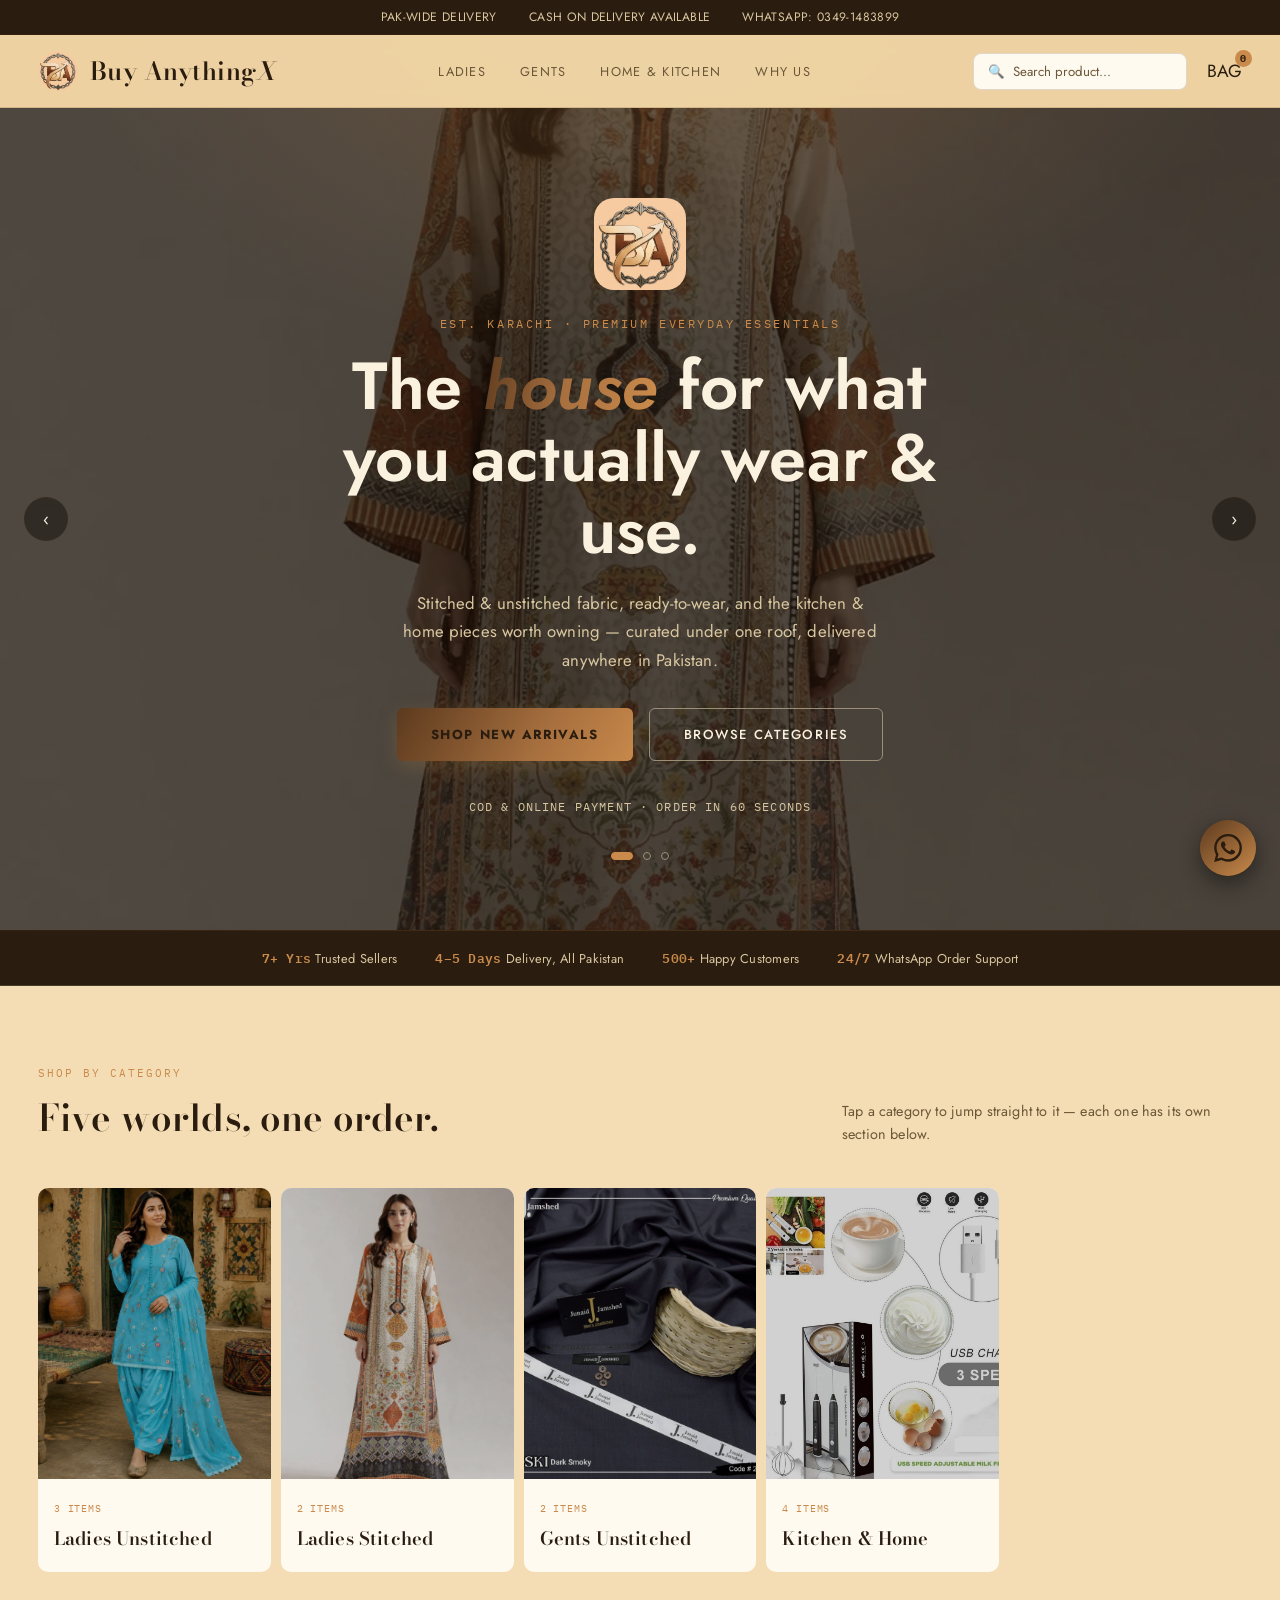
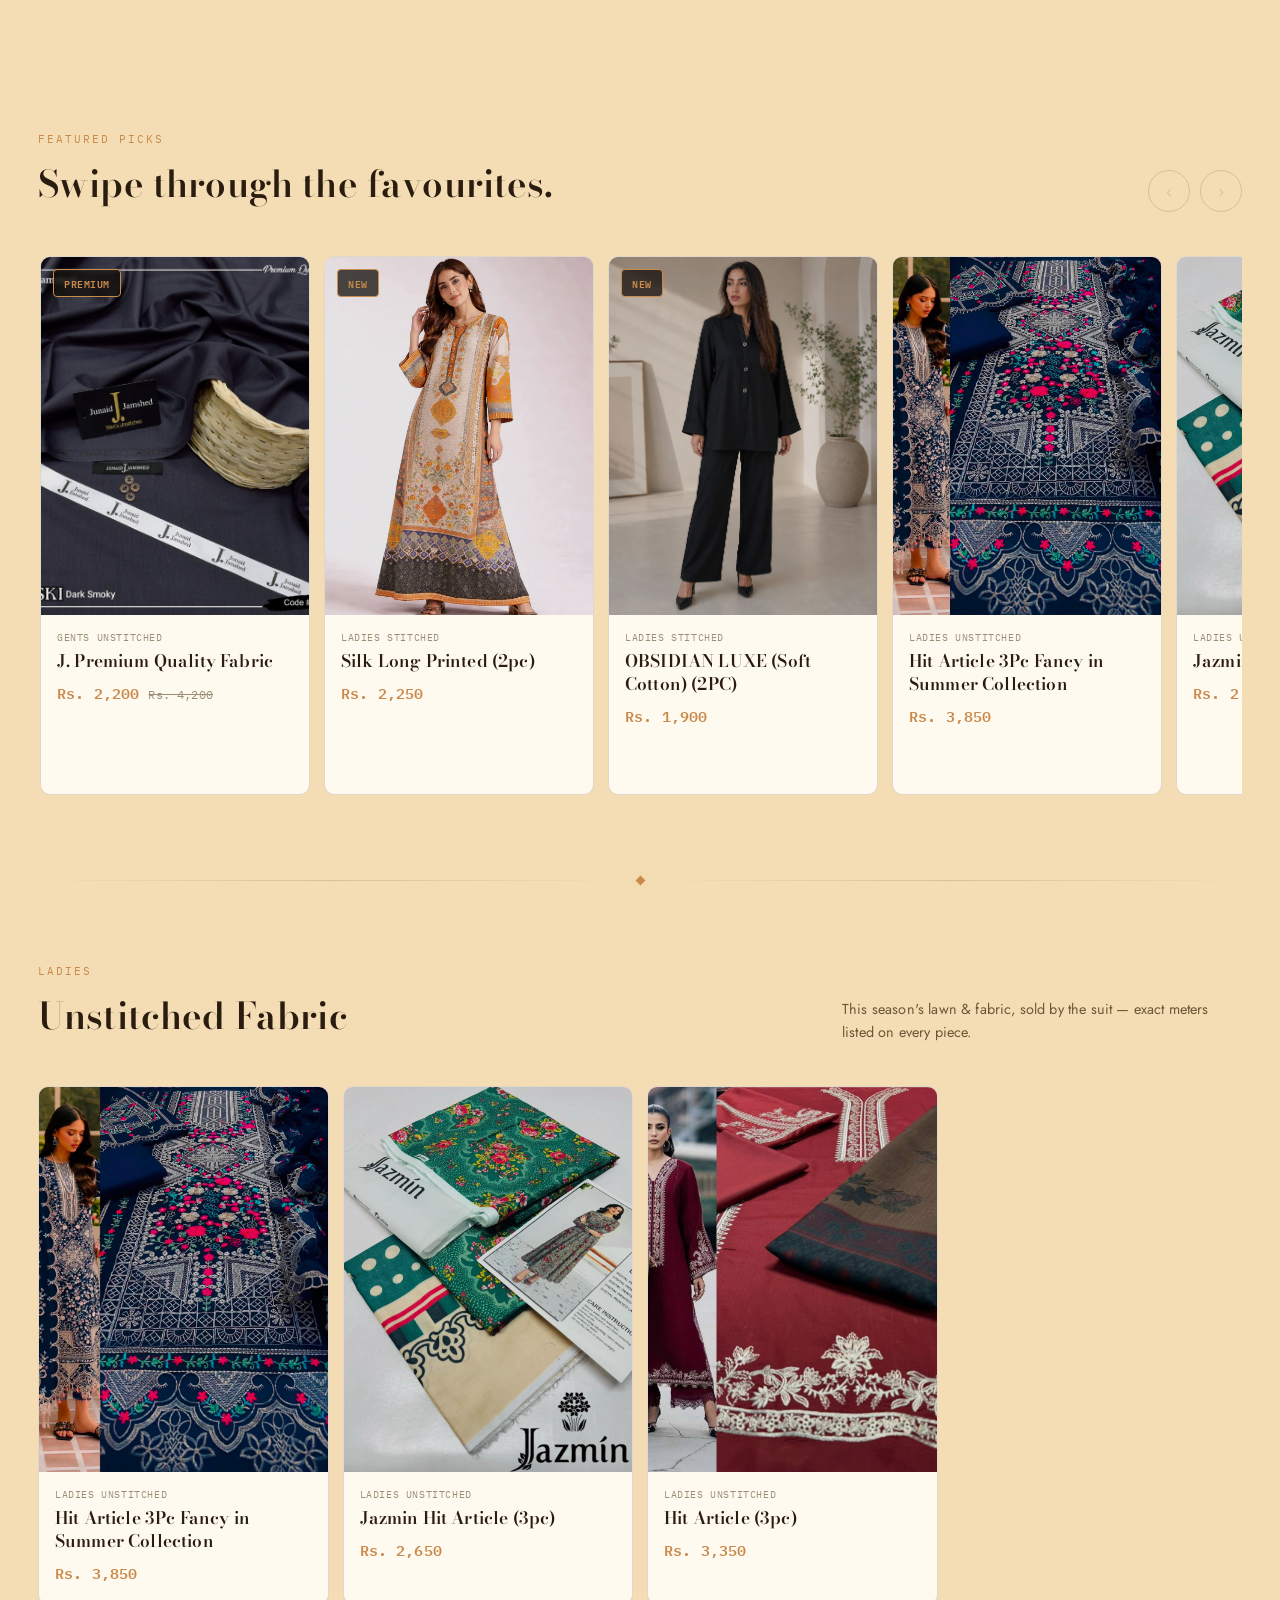
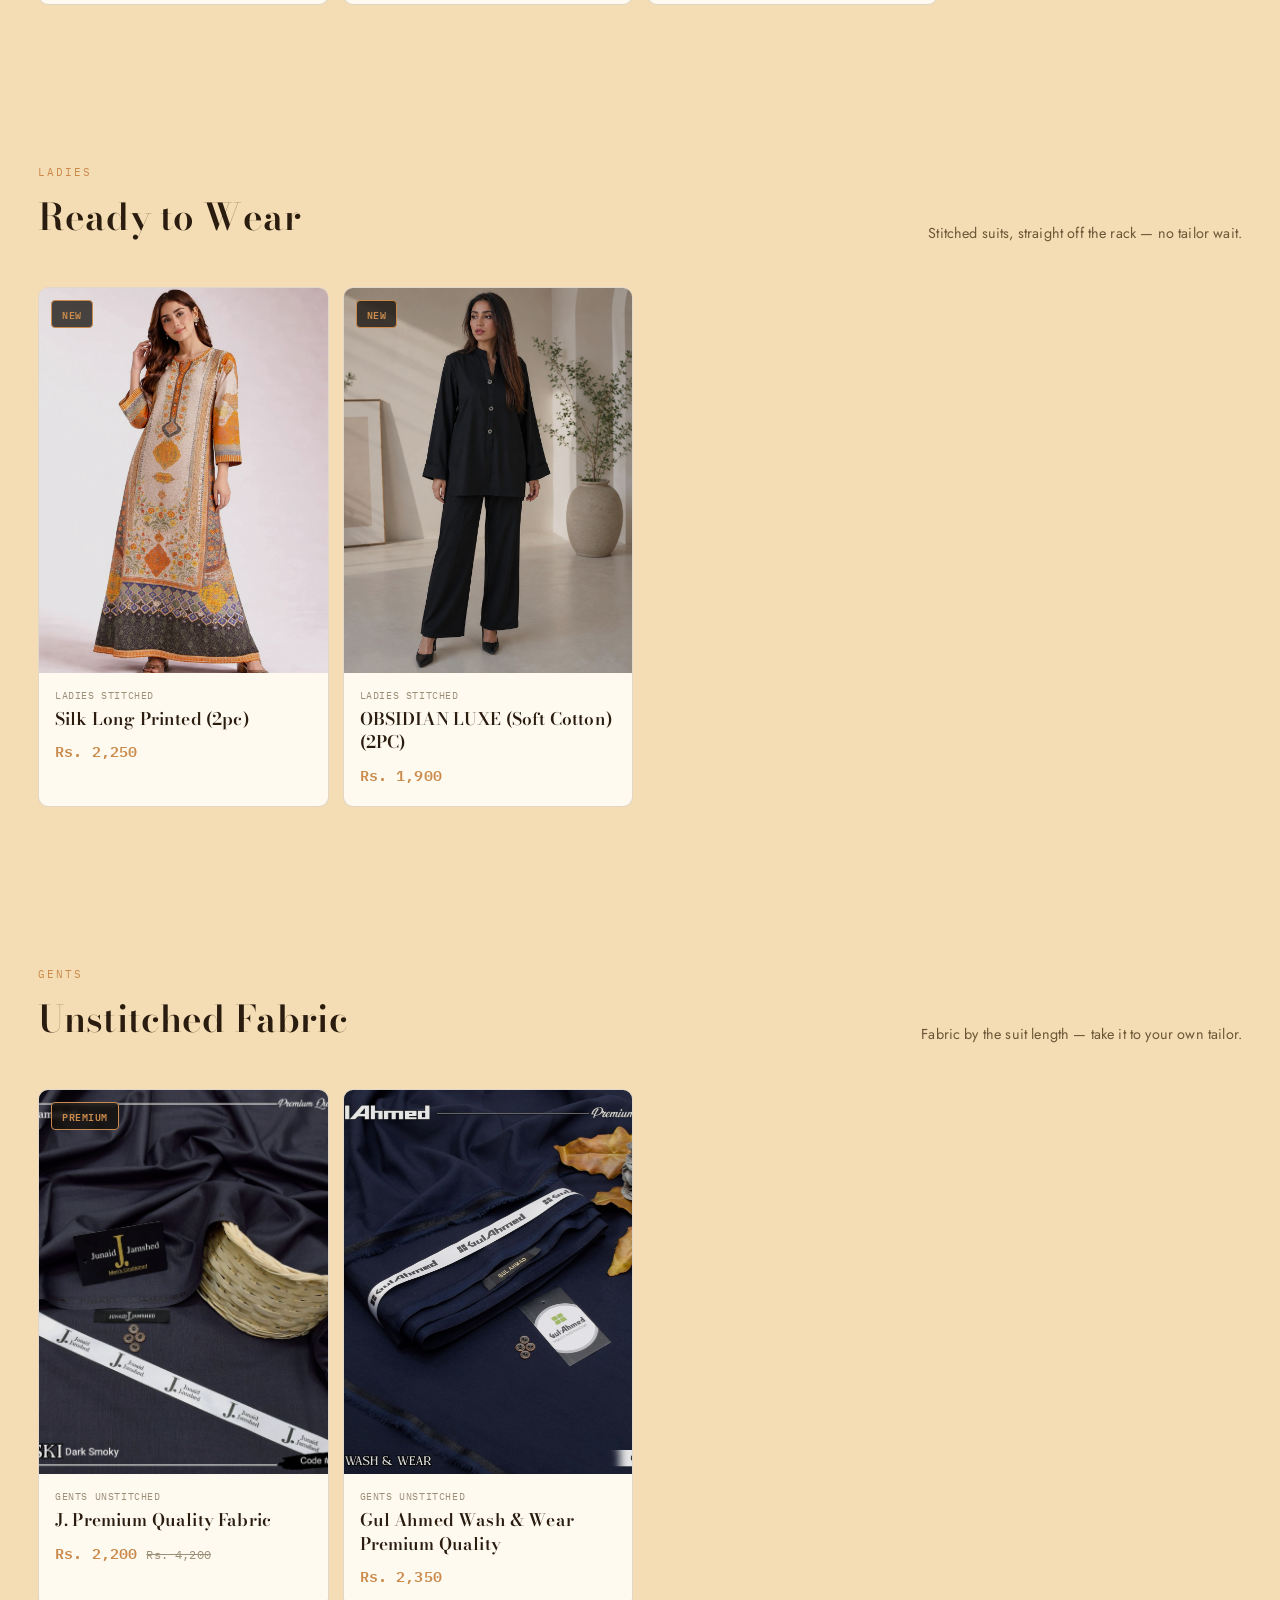
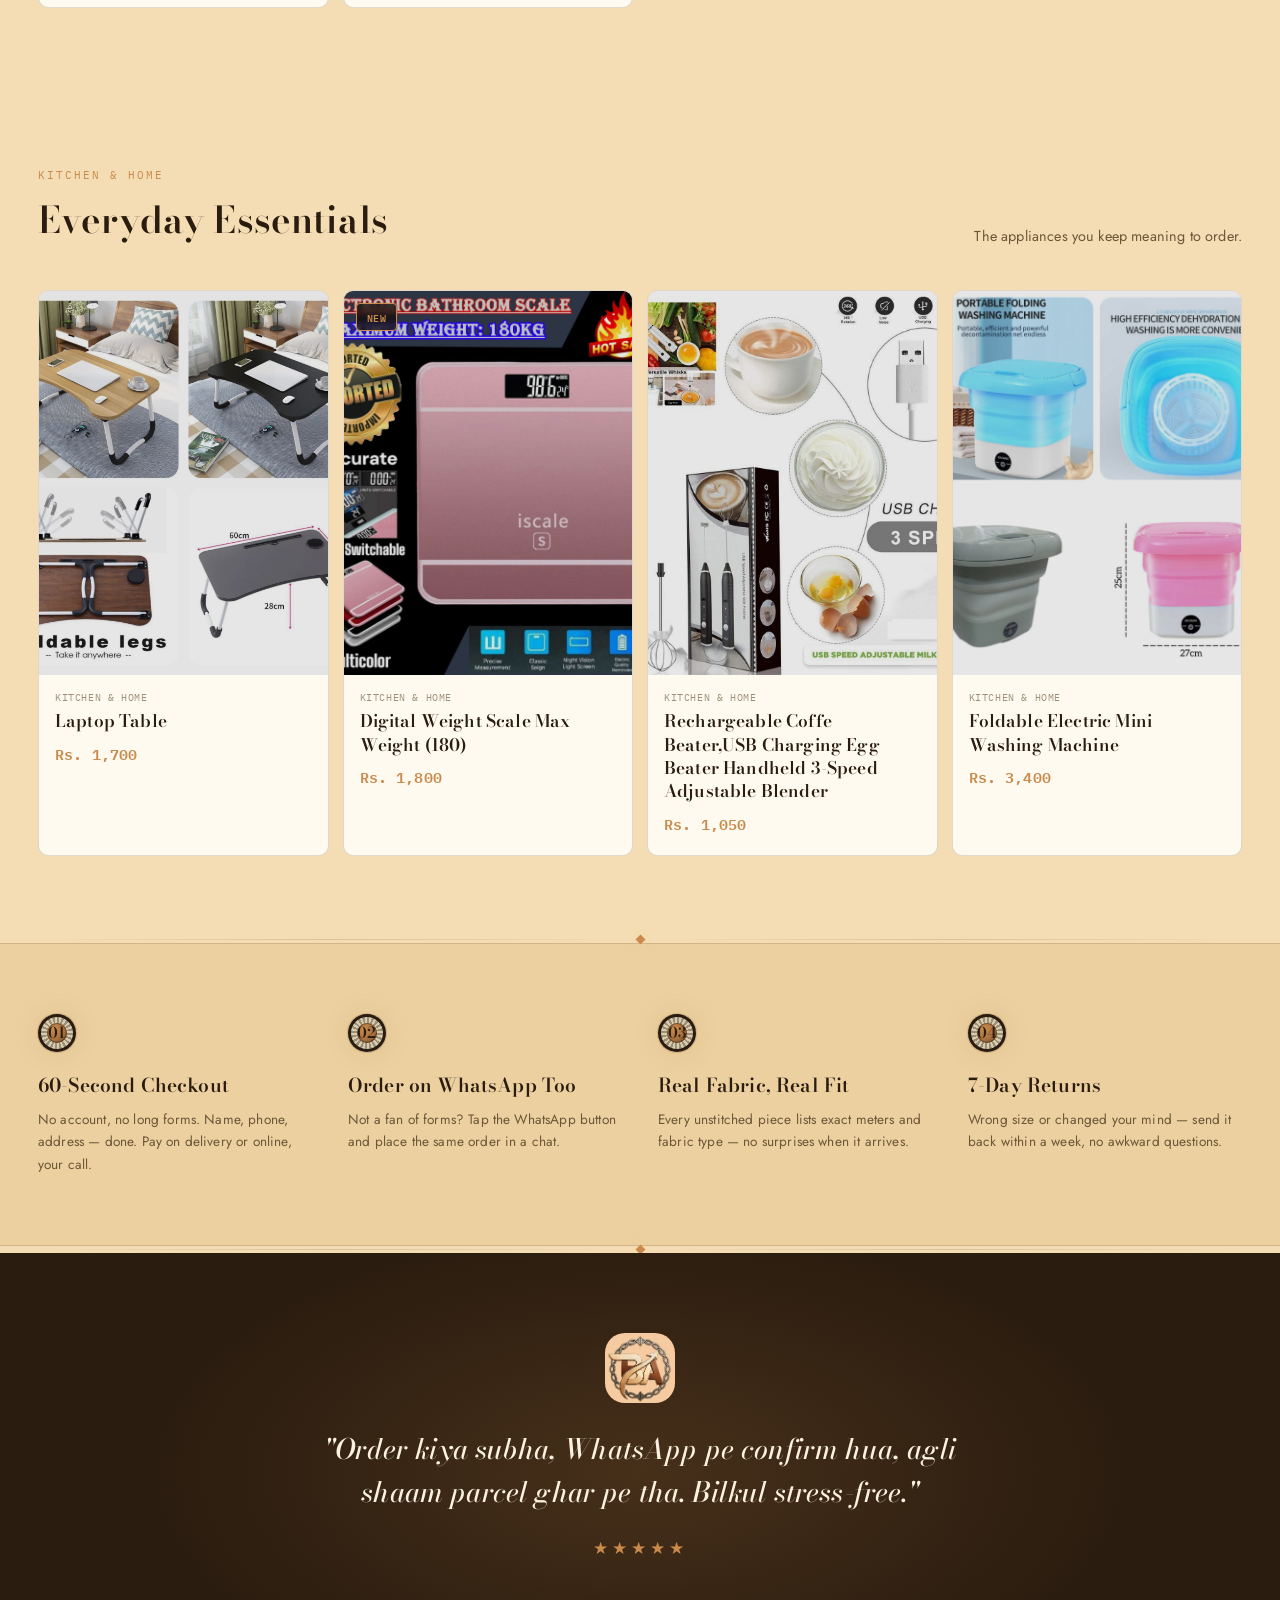
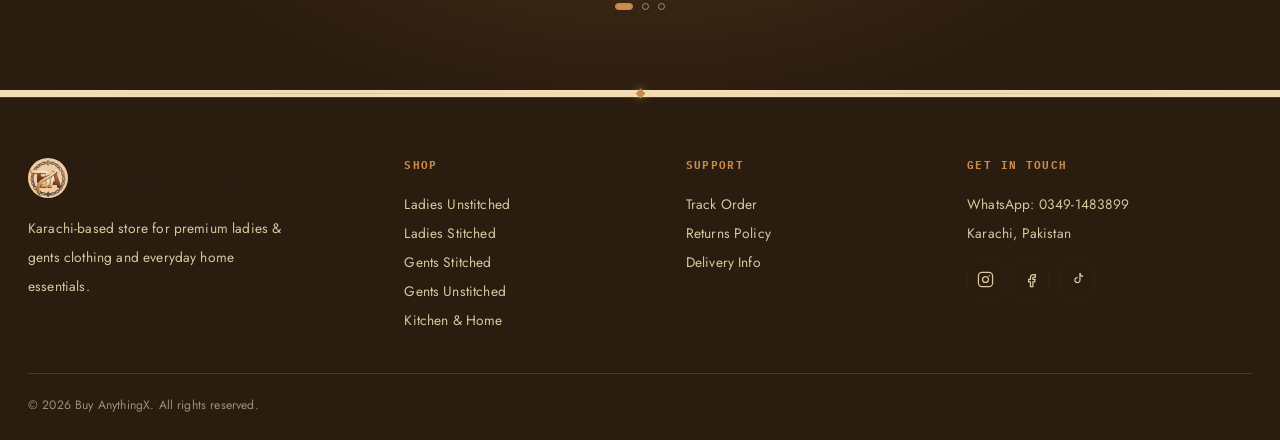
==== commit 0c9ba0e2: "items added" ====
--- a/index.html
+++ b/index.html
@@ -41,7 +41,7 @@
   <div class="hero-slides" id="heroSlides">
     <div class="hero-slide active"><img src="images/silk-LONG PRINTED-(2PC).jpeg" alt=""><div class="hero-slide-overlay"></div></div>
     <div class="hero-slide"><img src="https://images.unsplash.com/photo-1610030469983-98e550d6193c?w=1400&q=80" alt=""><div class="hero-slide-overlay"></div></div>
-    <div class="hero-slide"><img src="images/Ladies Clothes.jpeg" alt=""><div class="hero-slide-overlay"></div></div>
+    <div class="hero-slide"><img src="images/Hit-Article-3Pc-Fancy-in-Summer-Collection.jpeg" alt=""><div class="hero-slide-overlay"></div></div>
   </div>
   <button class="hero-arrow prev" onclick="shiftHero(-1)" aria-label="Previous slide">‹</button>
   <button class="hero-arrow next" onclick="shiftHero(1)" aria-label="Next slide">›</button>
@@ -62,7 +62,7 @@
 <div class="trust-strip">
   <div class="trust-inner">
     <span><strong>7+ Yrs</strong> Trusted Sellers</span>
-    <span><strong>3–5 Days</strong> Delivery, All Pakistan</span>
+    <span><strong>4–5 Days</strong> Delivery, All Pakistan</span>
     <span><strong>500+</strong> Happy Customers</span>
     <span><strong>24/7</strong> WhatsApp Order Support</span>
   </div>
@@ -79,19 +79,19 @@
   <div class="cat-grid reveal-stagger">
     <a class="cat-card" href="#cat-ladies-unstitched">
       <div class="thumb"><img src="images/PINTREST-Hit-Article-3Pc.jpeg" alt="Ladies unstitched fabric"></div>
-      <div class="meta"><span class="count">5 Items</span><h3>Ladies Unstitched</h3></div>
+      <div class="meta"><span class="count">3 Items</span><h3>Ladies Unstitched</h3></div>
     </a>
     <a class="cat-card" href="#cat-ladies-stitched">
       <div class="thumb"><img src="images/silk-LONG PRINTED-(2PC).jpeg" alt="Ladies stitched dress"></div>
-      <div class="meta"><span class="count">3 Items</span><h3>Ladies Stitched</h3></div>
+      <div class="meta"><span class="count">2 Items</span><h3>Ladies Stitched</h3></div>
     </a>
     <a class="cat-card" href="#cat-gents-unstitched">
       <div class="thumb"><img src="images/gents-unstiched.jpeg" alt="Gents unstitched fabric"></div>
-      <div class="meta"><span class="count">10 Items</span><h3>Gents Unstitched</h3></div>
+      <div class="meta"><span class="count">2 Items</span><h3>Gents Unstitched</h3></div>
     </a>
     <a class="cat-card" href="#cat-home">
       <div class="thumb"><img src="images/Coffe Beater.jpeg" alt="Kitchen and home appliances"></div>
-      <div class="meta"><span class="count">21 Items</span><h3>Kitchen &amp; Home</h3></div>
+      <div class="meta"><span class="count">4 Items</span><h3>Kitchen &amp; Home</h3></div>
     </a>
   </div>
 </section>
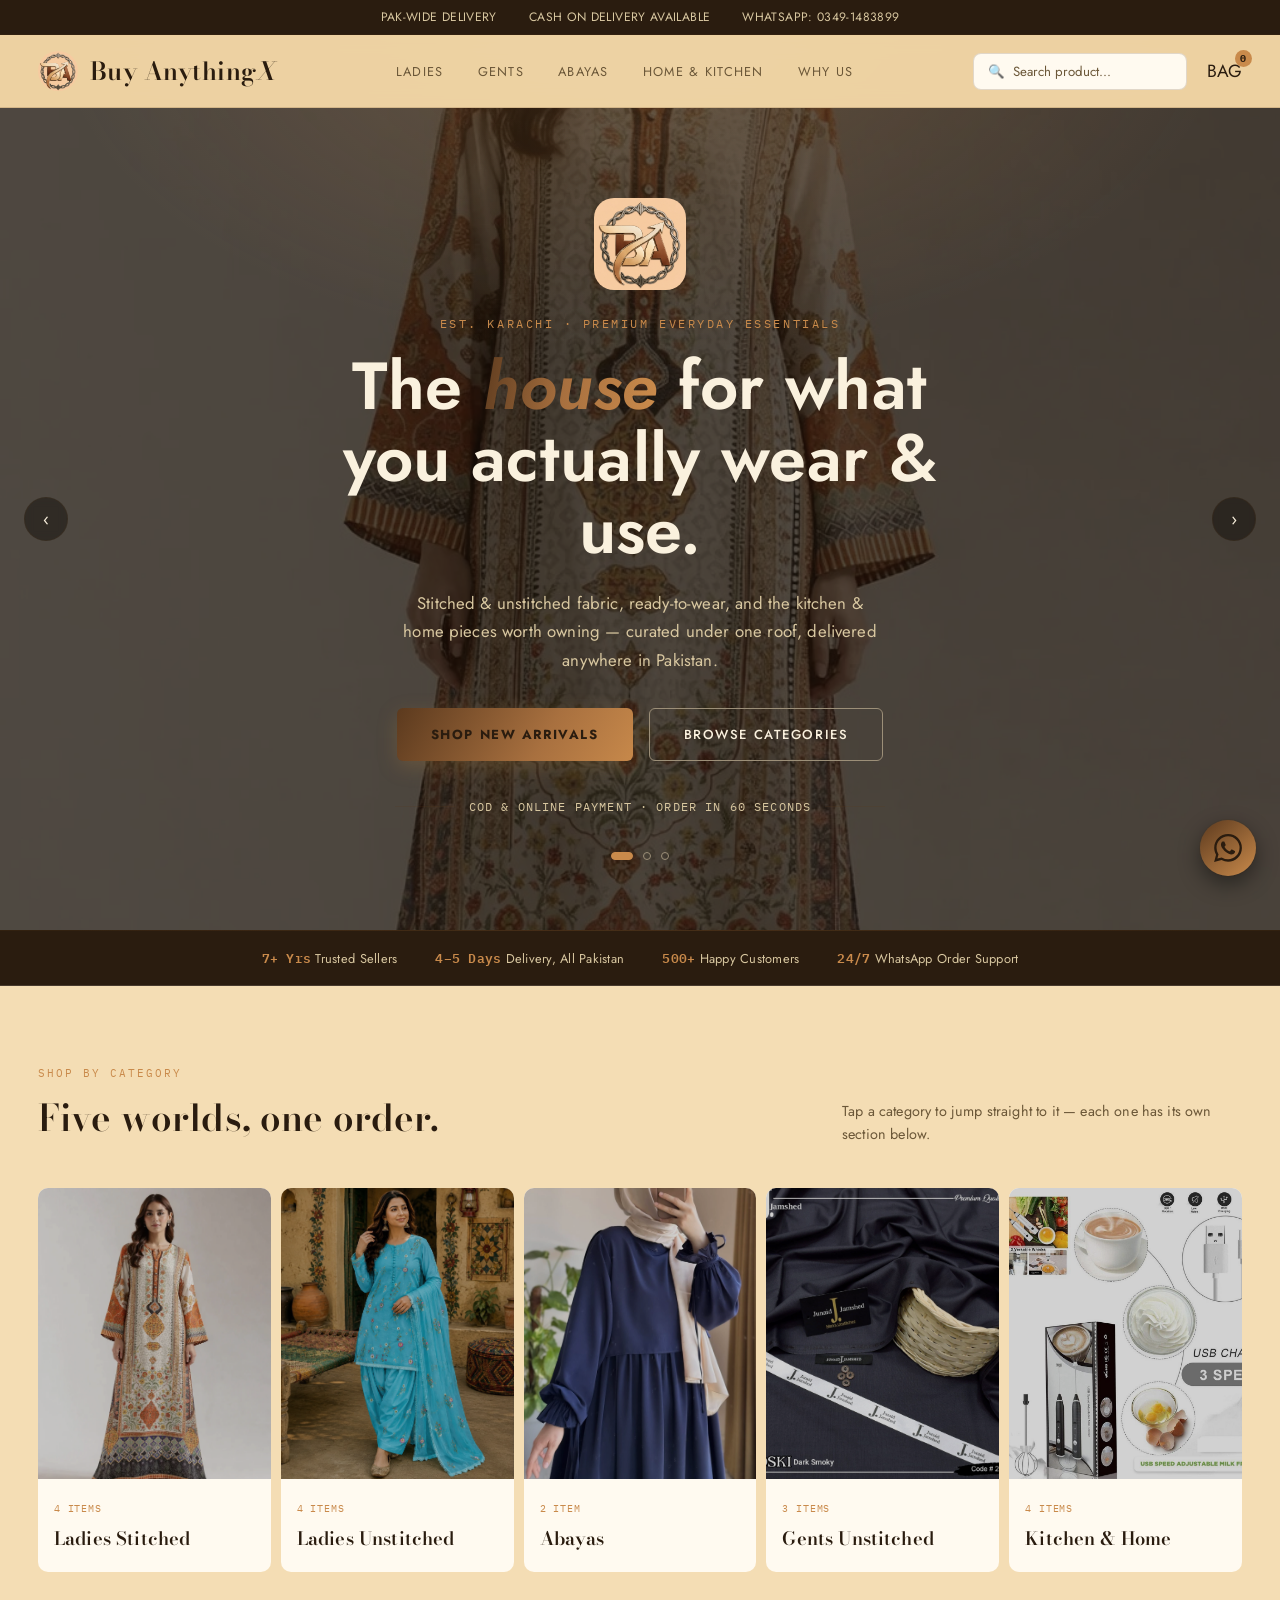
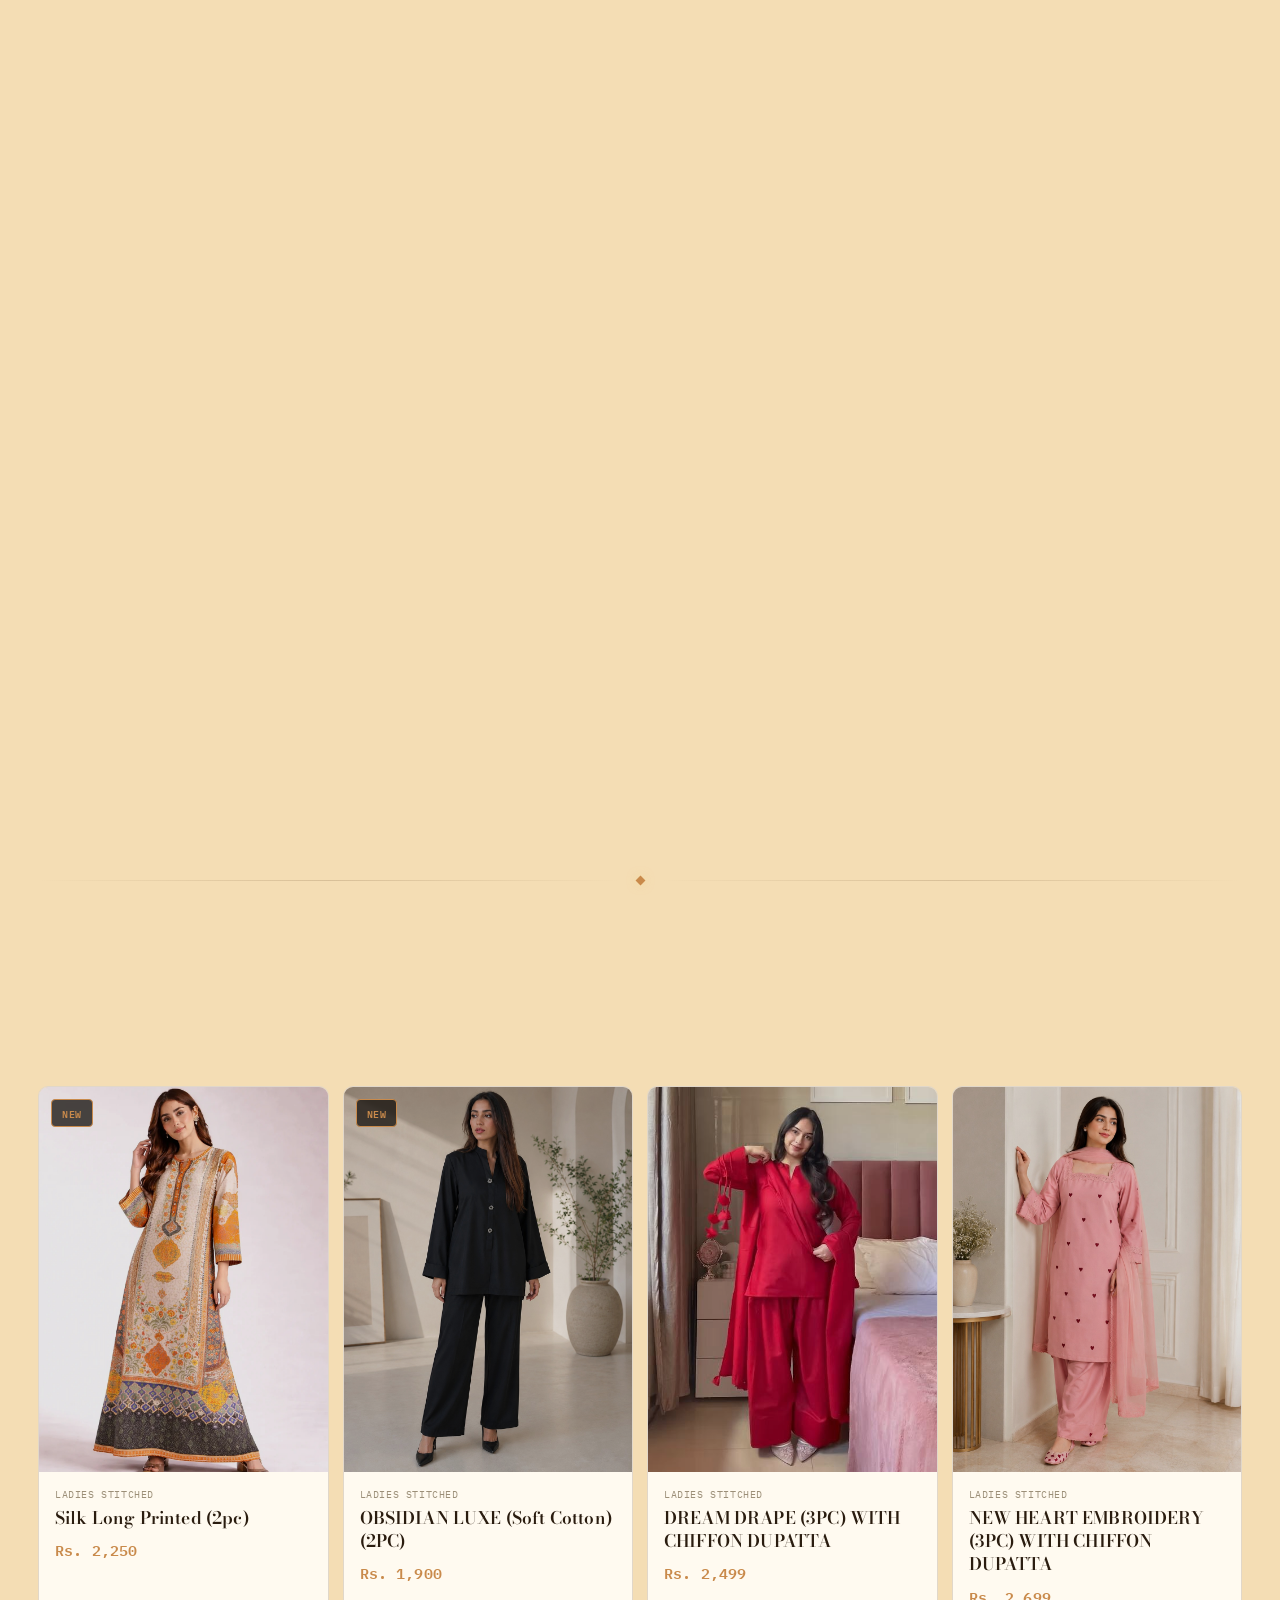
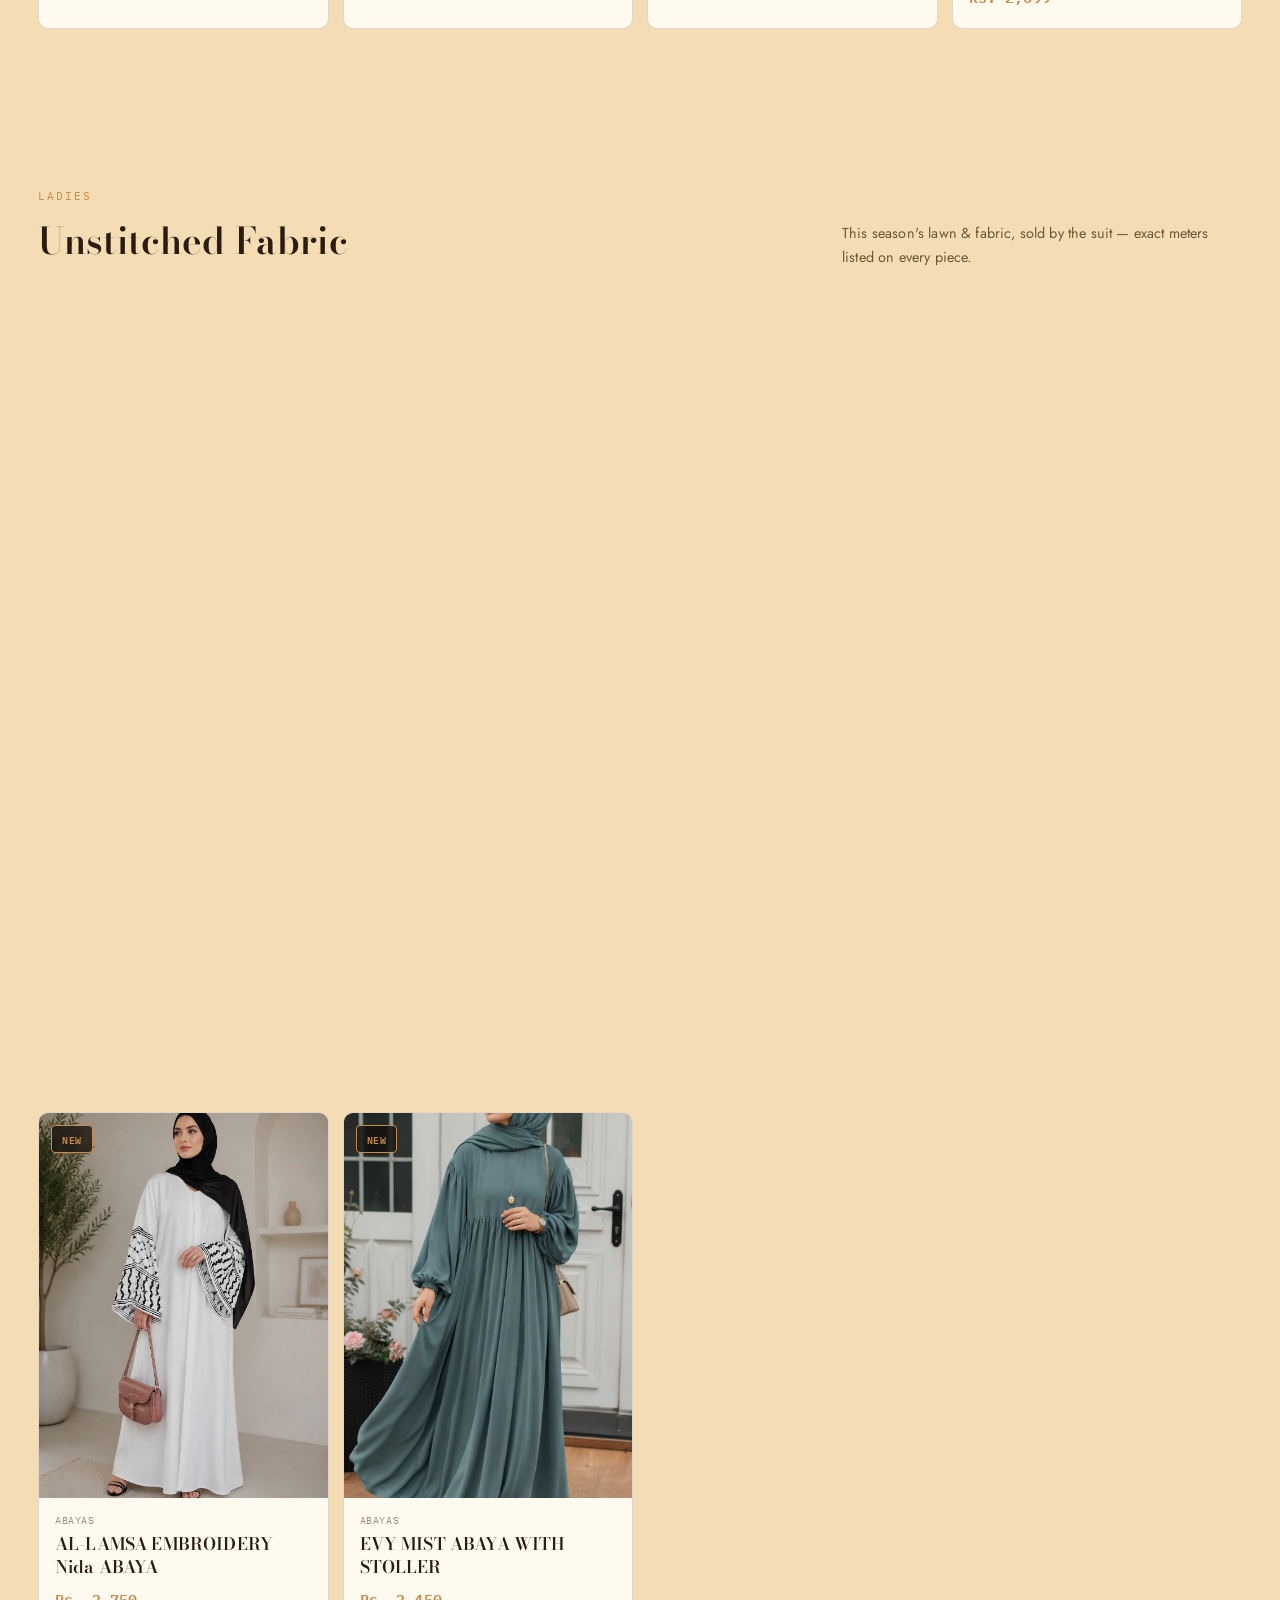
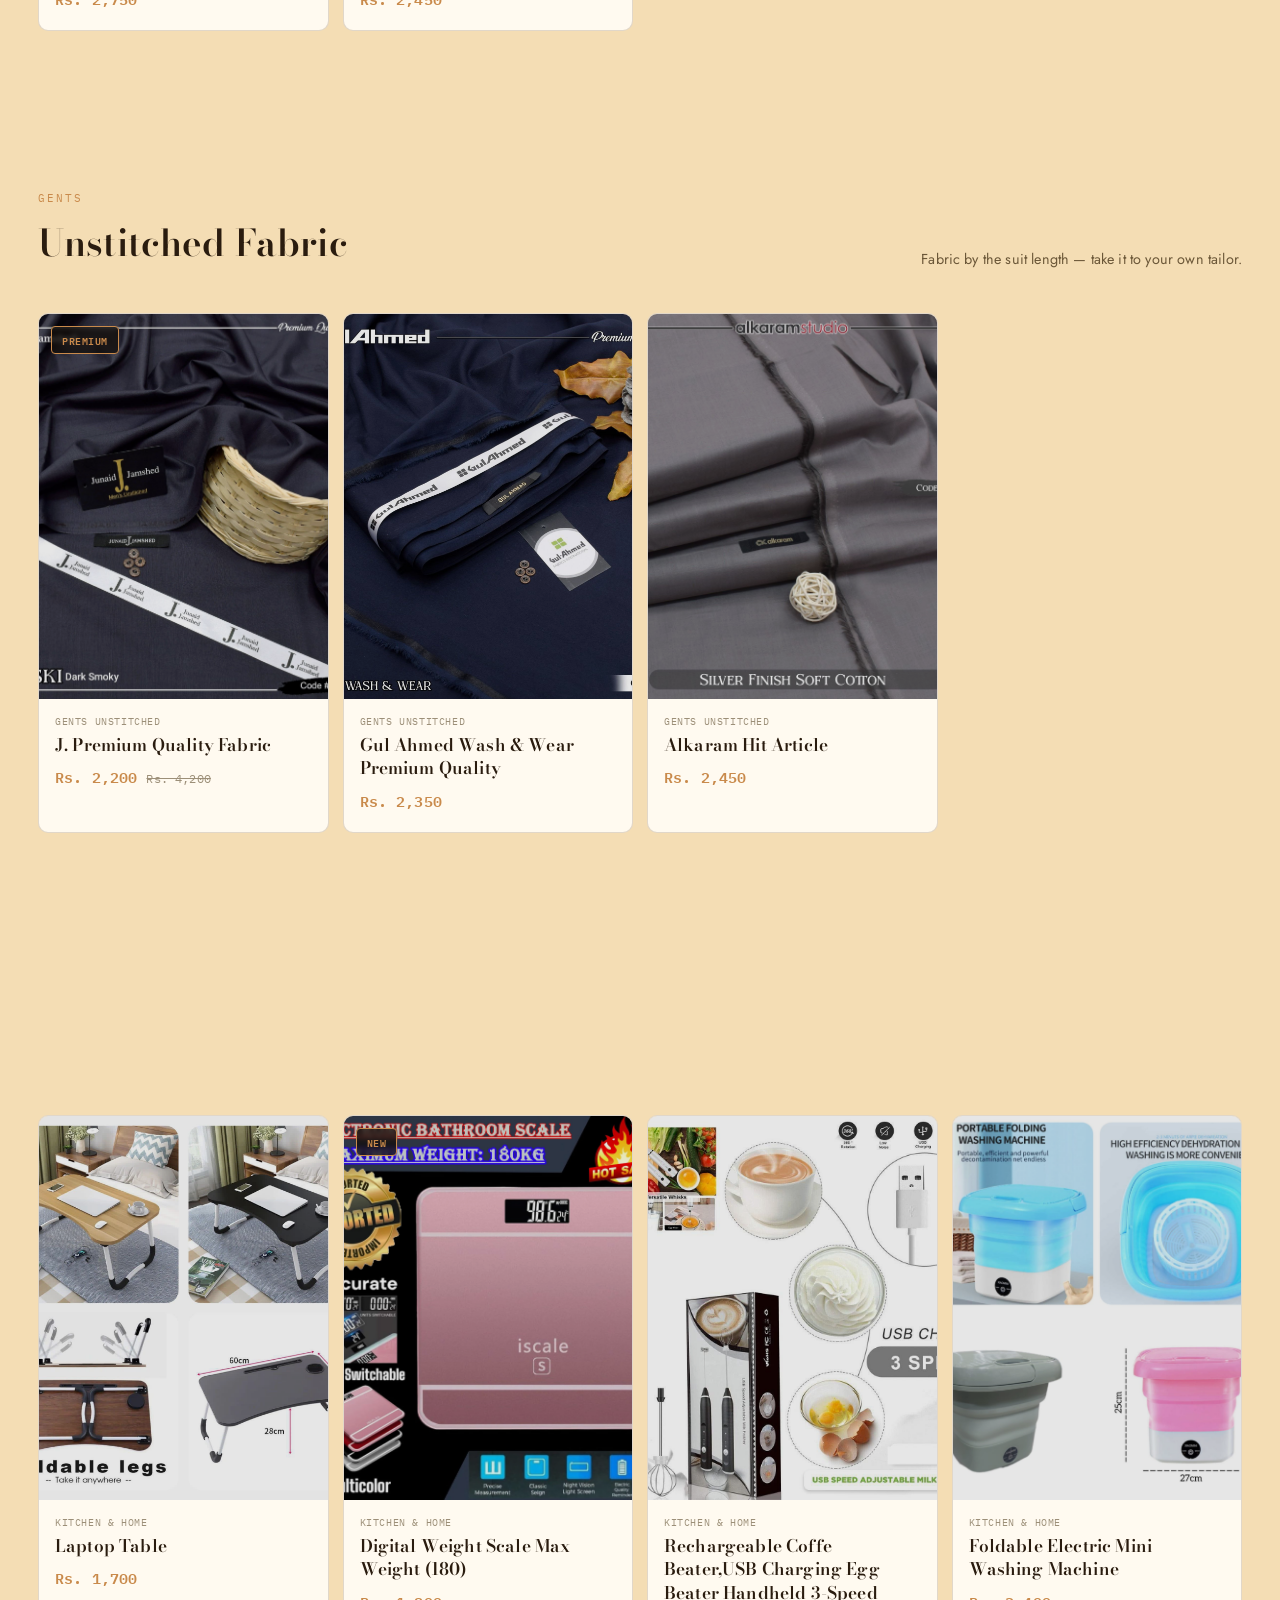
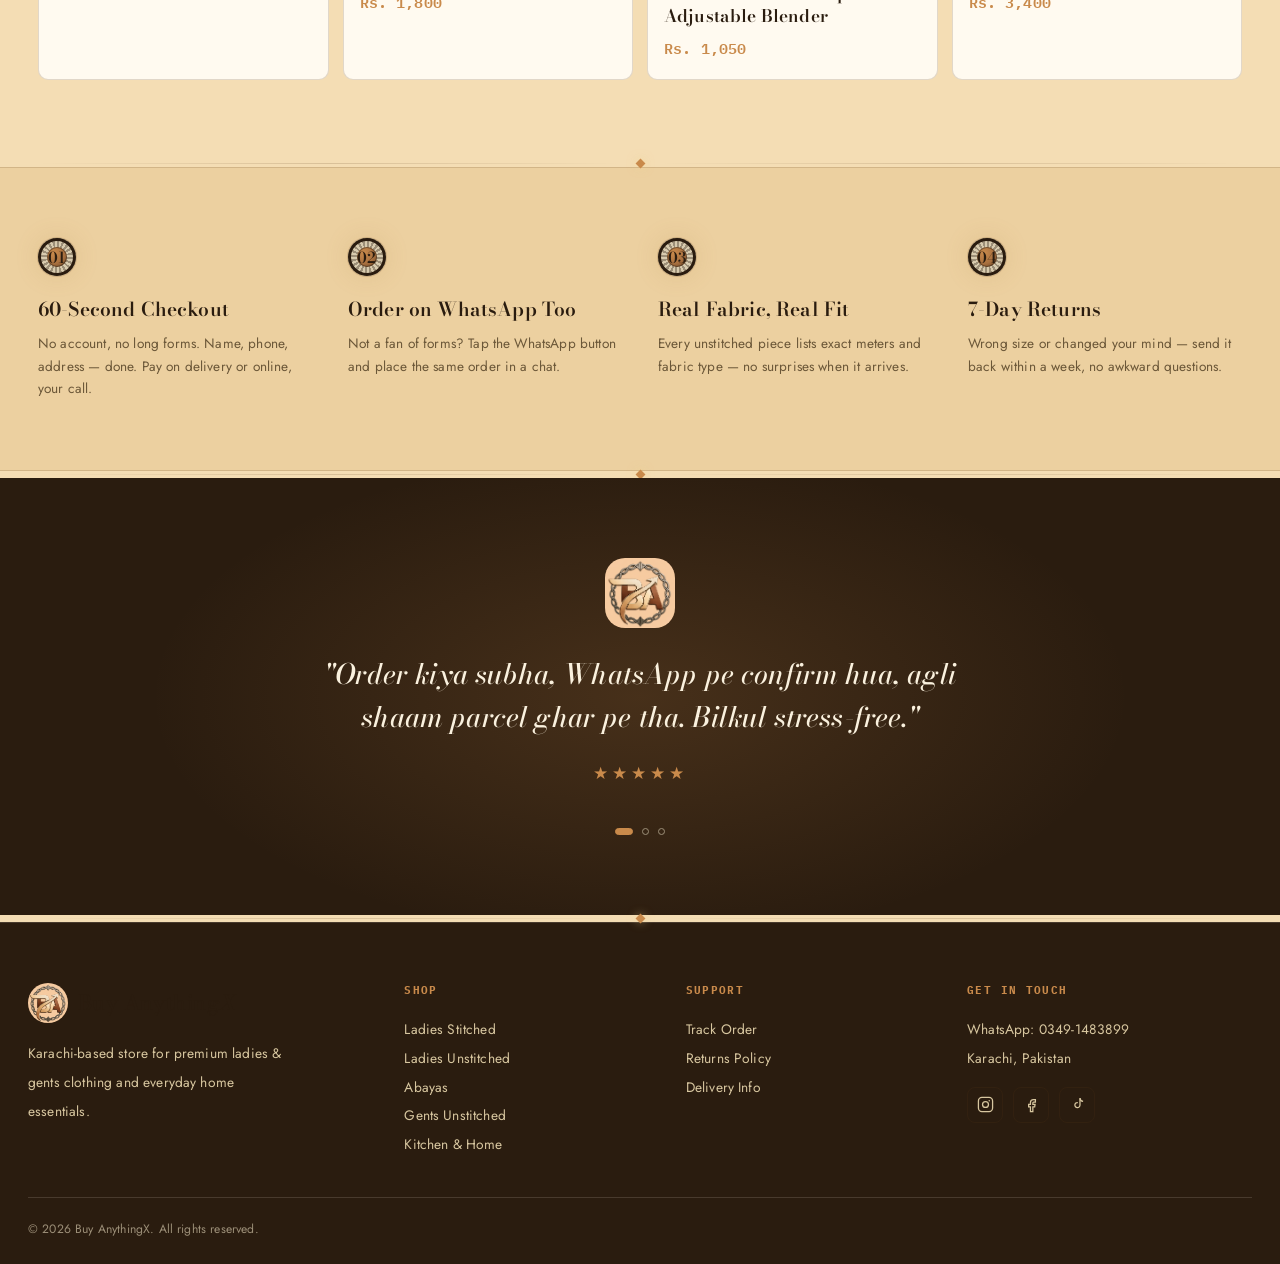
==== commit c7e83889: "more products added" ====
--- a/index.html
+++ b/index.html
@@ -26,6 +26,7 @@
     <nav class="links">
       <a href="#cat-ladies-unstitched">Ladies</a>
       <a href="#cat-gents-stitched">Gents</a>
+      <a href="#cat-abayas">Abayas</a>
       <a href="#cat-home">Home &amp; Kitchen</a>
       <a href="#why">Why Us</a>
     </nav>
@@ -77,17 +78,21 @@
     <p>Tap a category to jump straight to it — each one has its own section below.</p>
   </div>
   <div class="cat-grid reveal-stagger">
+    <a class="cat-card" href="#cat-ladies-stitched">
+      <div class="thumb"><img src="images/silk-LONG PRINTED-(2PC).jpeg" alt="Ladies stitched dress"></div>
+      <div class="meta"><span class="count">4 Items</span><h3>Ladies Stitched</h3></div>
+    </a>
     <a class="cat-card" href="#cat-ladies-unstitched">
       <div class="thumb"><img src="images/PINTREST-Hit-Article-3Pc.jpeg" alt="Ladies unstitched fabric"></div>
-      <div class="meta"><span class="count">3 Items</span><h3>Ladies Unstitched</h3></div>
-    </a>
-    <a class="cat-card" href="#cat-ladies-stitched">
-      <div class="thumb"><img src="images/silk-LONG PRINTED-(2PC).jpeg" alt="Ladies stitched dress"></div>
-      <div class="meta"><span class="count">2 Items</span><h3>Ladies Stitched</h3></div>
+      <div class="meta"><span class="count">4 Items</span><h3>Ladies Unstitched</h3></div>
+    </a>
+    <a class="cat-card" href="#cat-abayas">
+      <div class="thumb"><img src="images/Abayas.jpeg" alt="Abayas"></div>
+      <div class="meta"><span class="count">2 Item</span><h3>Abayas</h3></div>
     </a>
     <a class="cat-card" href="#cat-gents-unstitched">
       <div class="thumb"><img src="images/gents-unstiched.jpeg" alt="Gents unstitched fabric"></div>
-      <div class="meta"><span class="count">2 Items</span><h3>Gents Unstitched</h3></div>
+      <div class="meta"><span class="count">3 Items</span><h3>Gents Unstitched</h3></div>
     </a>
     <a class="cat-card" href="#cat-home">
       <div class="thumb"><img src="images/Coffe Beater.jpeg" alt="Kitchen and home appliances"></div>
@@ -114,6 +119,17 @@
 
 <div class="ornament-divider"><span class="ln"></span><span class="diamond"></span><span class="ln"></span></div>
 
+<section class="block cat-section" id="cat-ladies-stitched">
+  <div class="section-head reveal">
+    <div>
+      <span class="eyebrow">Ladies</span>
+      <h2>Ready to Wear</h2>
+    </div>
+    <p>Stitched suits, straight off the rack — no tailor wait.</p>
+  </div>
+  <div class="product-grid reveal-stagger" data-cat-section="ladies-stitched"></div>
+</section>
+
 <section class="block cat-section" id="cat-ladies-unstitched">
   <div class="section-head reveal">
     <div>
@@ -125,15 +141,15 @@
   <div class="product-grid reveal-stagger" data-cat-section="ladies-unstitched"></div>
 </section>
 
-<section class="block cat-section" id="cat-ladies-stitched">
+<section class="block cat-section" id="cat-abayas">
   <div class="section-head reveal">
     <div>
       <span class="eyebrow">Ladies</span>
-      <h2>Ready to Wear</h2>
-    </div>
-    <p>Stitched suits, straight off the rack — no tailor wait.</p>
-  </div>
-  <div class="product-grid reveal-stagger" data-cat-section="ladies-stitched"></div>
+      <h2>Abayas</h2>
+    </div>
+    <p>Elegant, everyday-ready abayas — modest cuts, premium fabric.</p>
+  </div>
+  <div class="product-grid reveal-stagger" data-cat-section="abayas"></div>
 </section>
 
 <section class="block cat-section" id="cat-gents-unstitched">
@@ -221,9 +237,9 @@
     </div>
     <div>
       <h5>Shop</h5>
+      <a href="#cat-ladies-stitched">Ladies Stitched</a><br>
       <a href="#cat-ladies-unstitched">Ladies Unstitched</a><br>
-      <a href="#cat-ladies-stitched">Ladies Stitched</a><br>
-      <a href="#cat-gents-stitched">Gents Stitched</a><br>
+      <a href="#cat-abayas">Abayas</a><br>
       <a href="#cat-gents-unstitched">Gents Unstitched</a><br>
       <a href="#cat-home">Kitchen &amp; Home</a>
     </div>
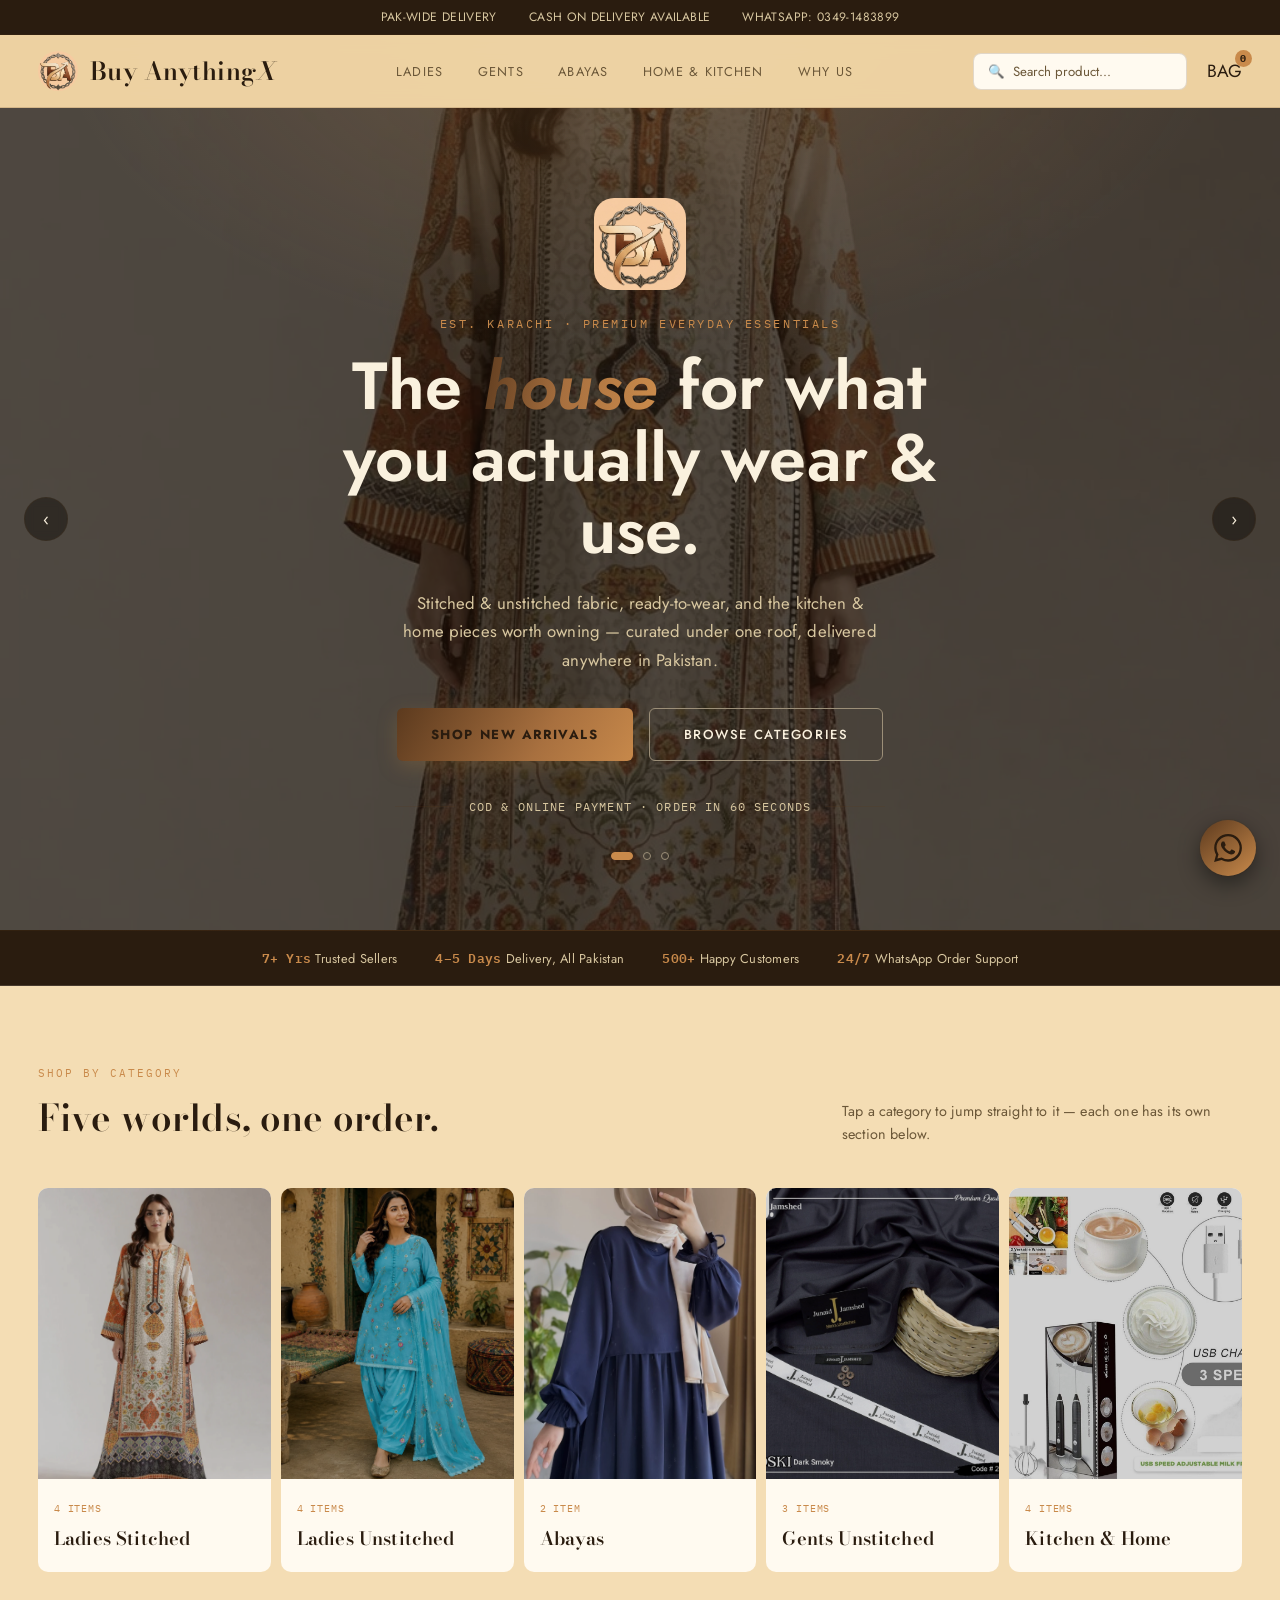
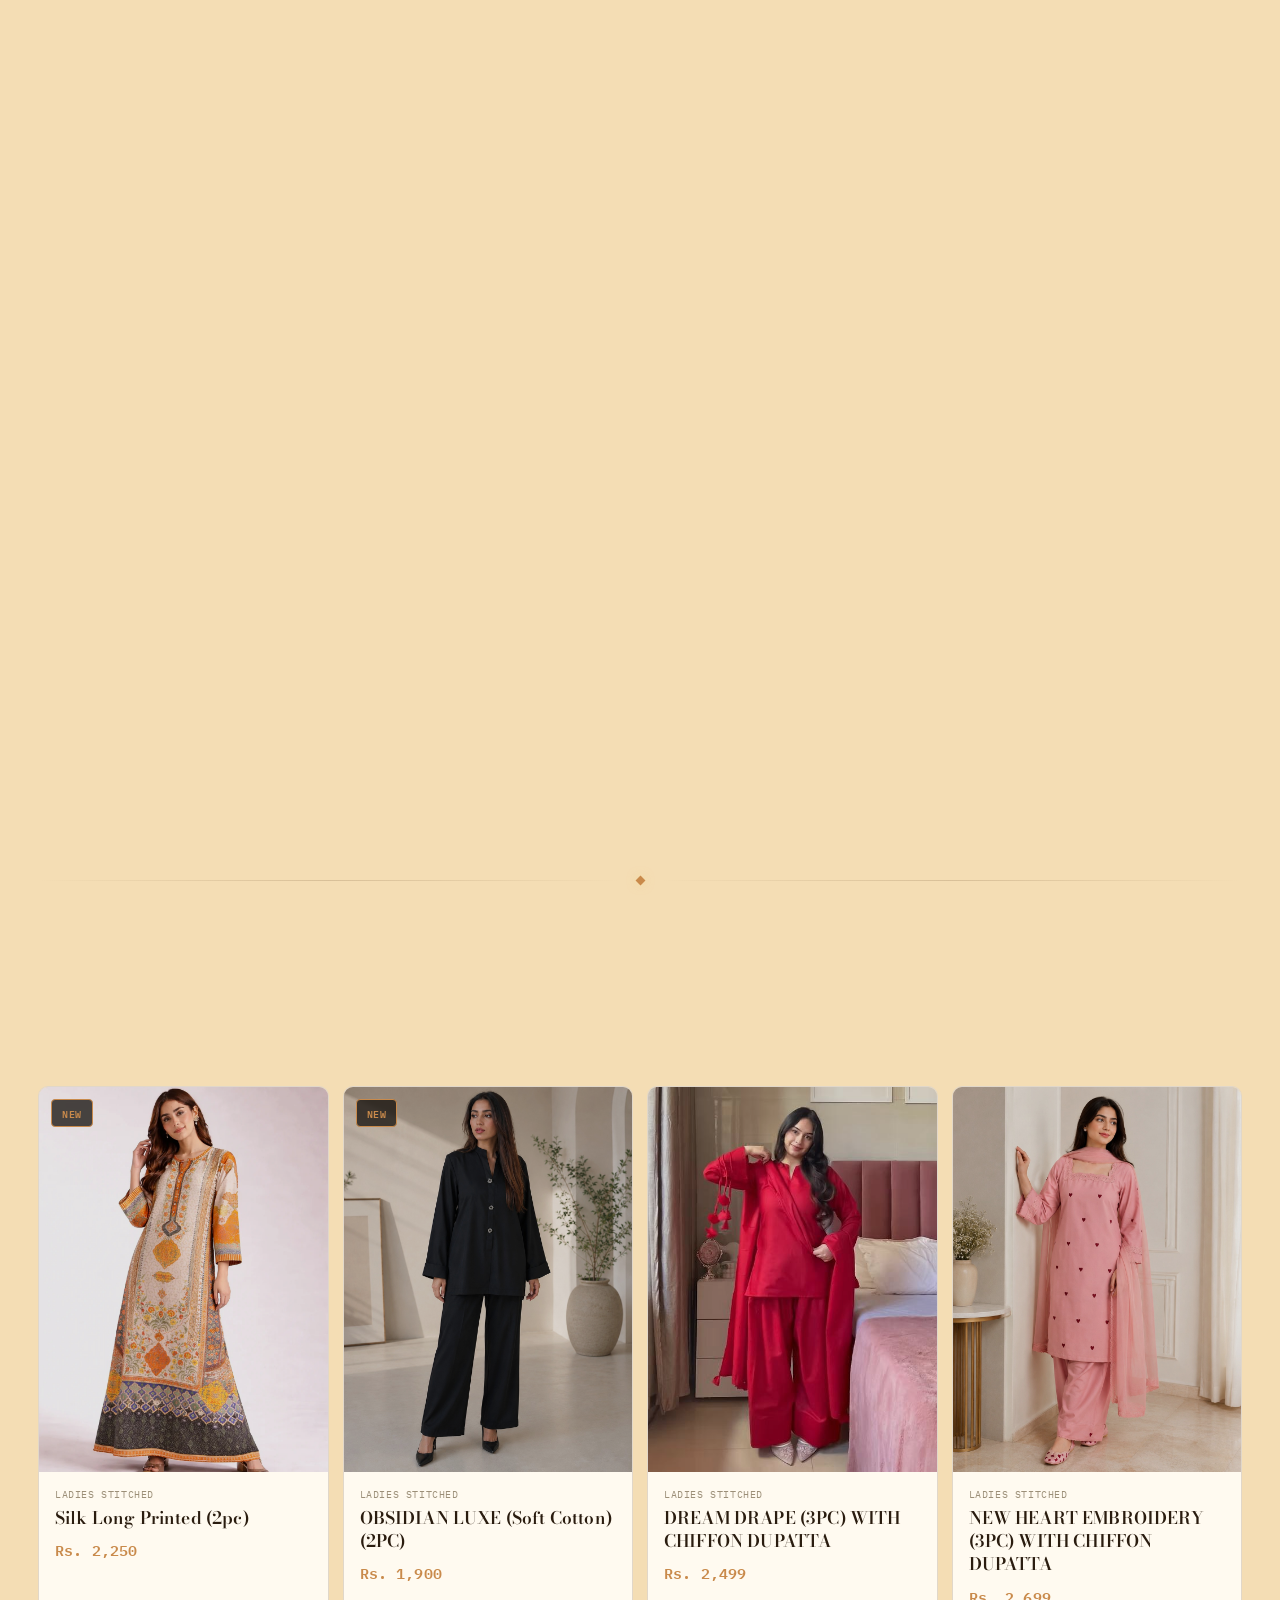
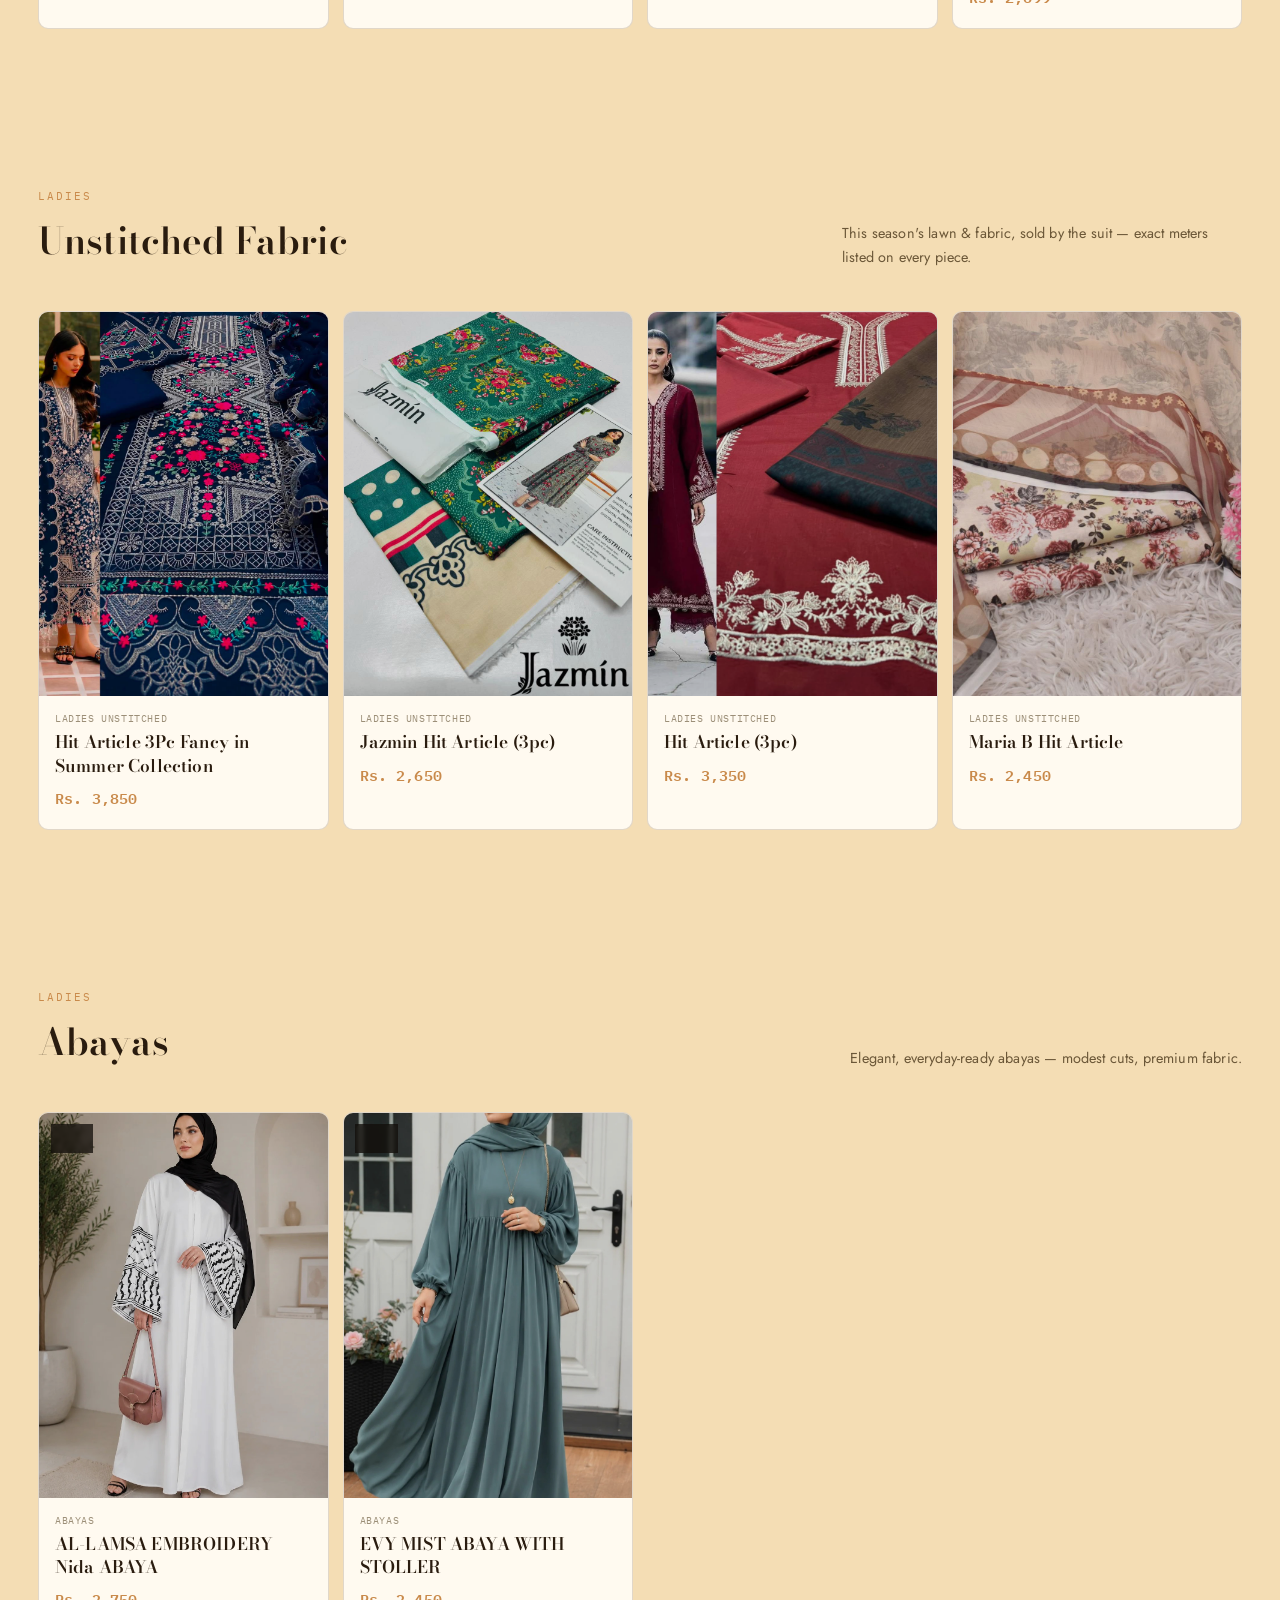
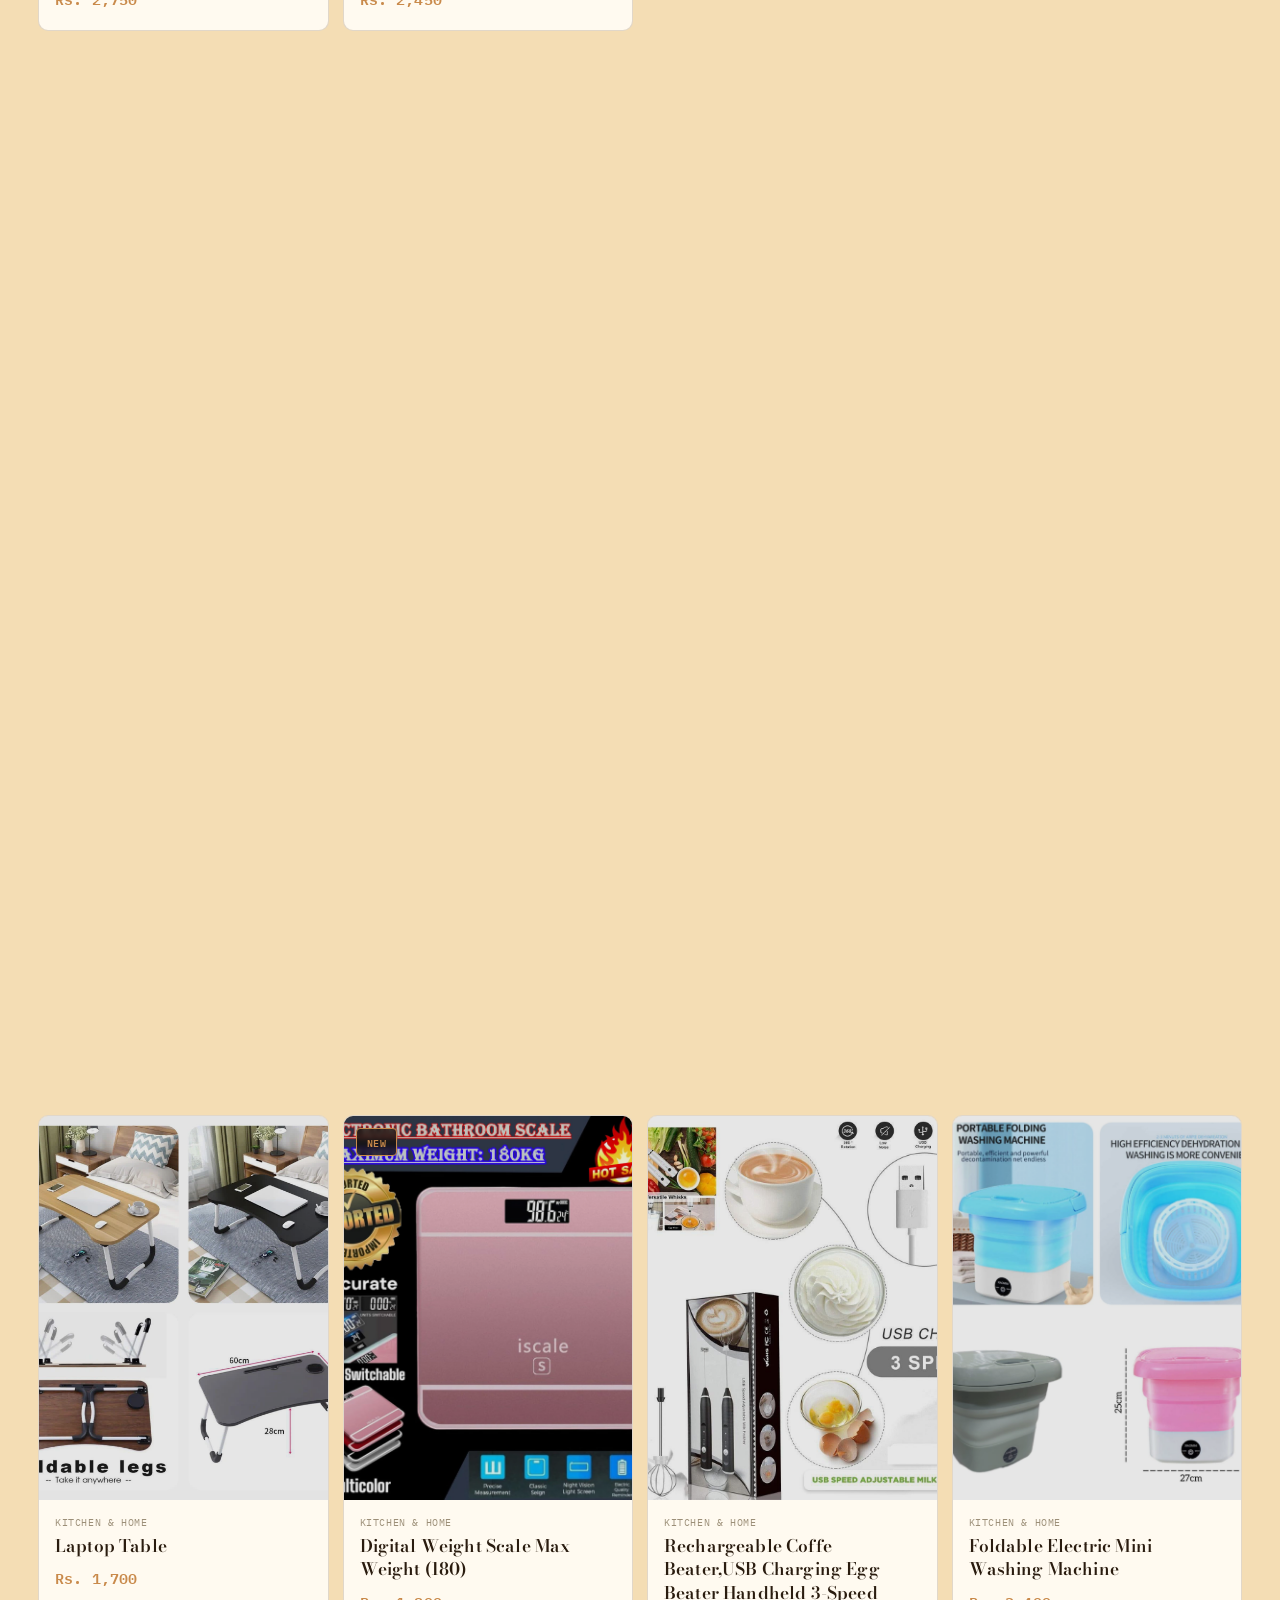
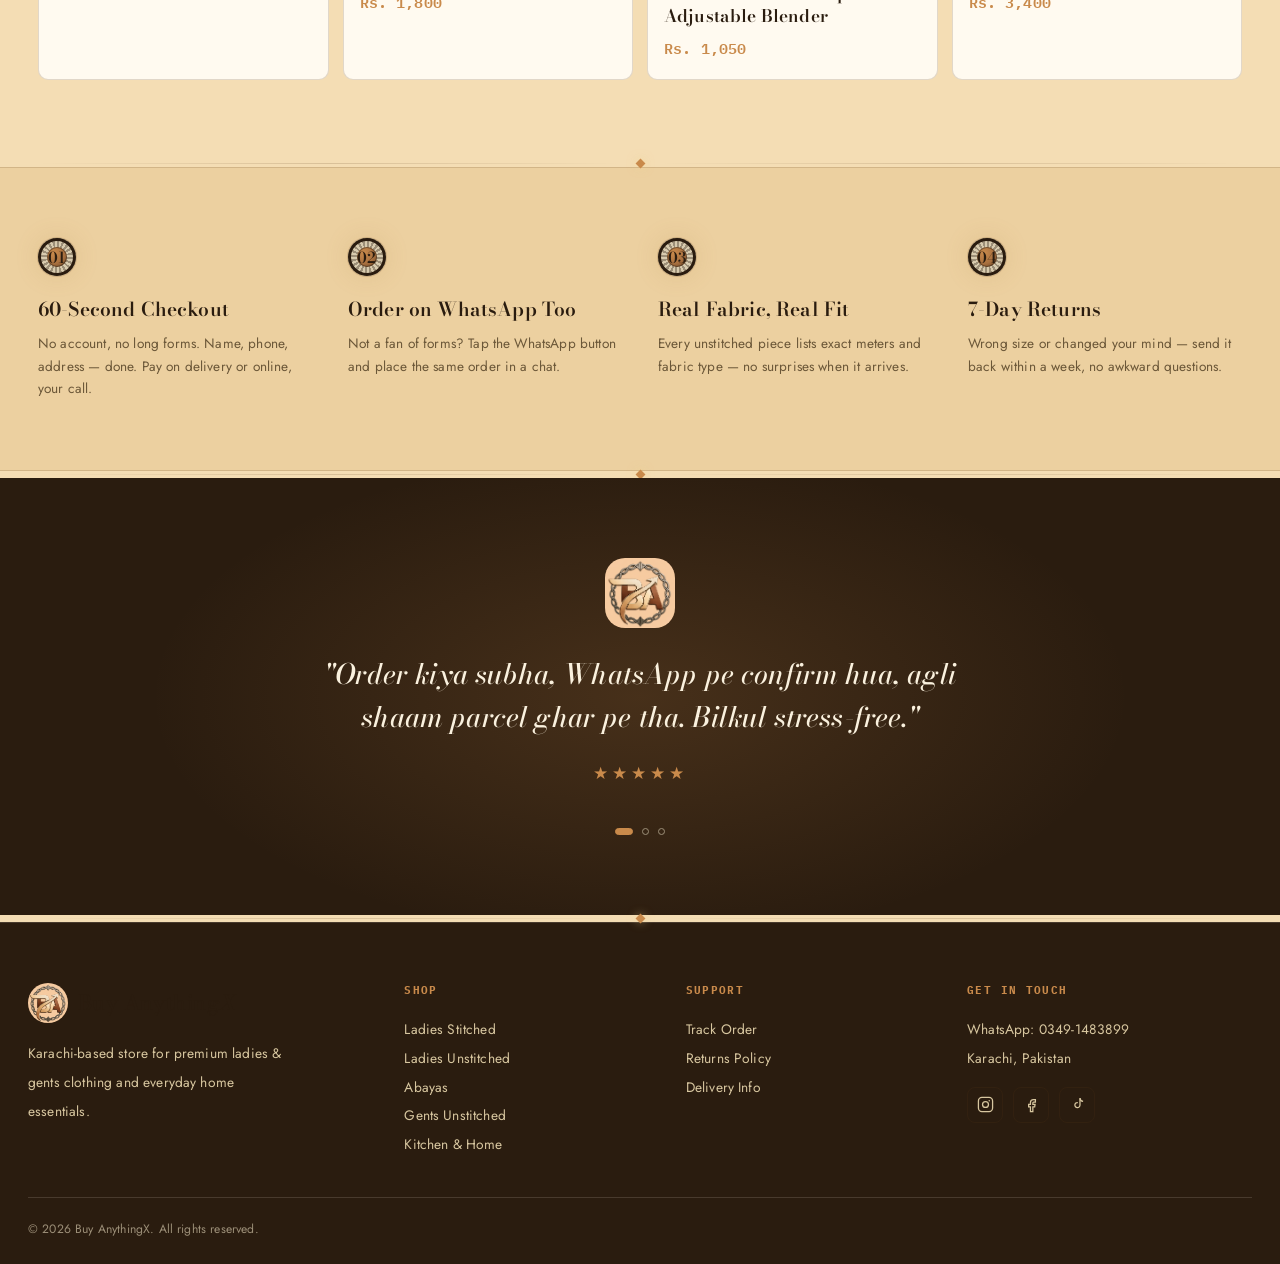
==== commit 7f39f4e6: "seo step 1" ====
--- a/index.html
+++ b/index.html
@@ -3,7 +3,14 @@
 <head>
 <meta charset="UTF-8">
 <meta name="viewport" content="width=device-width, initial-scale=1.0">
-<title>Buy AnythingX — Premium Fashion &amp; Home</title>
+<title>Buy AnythingX | Online Shopping in Pakistan</title>
+<meta name="description" content="Buy AnythingX is an online shopping store in Pakistan offering ladies clothing, gents wear, abayas, unstitched fabric, kitchen and home essentials with delivery across Pakistan.">
+<link rel="canonical" href="https://buy-anythingx.vercel.app/">
+<meta name="robots" content="index, follow">
+<meta property="og:title" content="Buy AnythingX | Online Shopping in Pakistan">
+<meta property="og:description" content="Shop fashion, clothing, abayas, kitchen and home essentials at Buy AnythingX. Delivery available across Pakistan.">
+<meta property="og:image" content="https://buy-anythingx.vercel.app/images/buyanythingx.logo.jpeg">
+<meta property="og:url" content="https://buy-anythingx.vercel.app/">
 <link rel="preconnect" href="https://fonts.googleapis.com">
 <link href="https://fonts.googleapis.com/css2?family=Bodoni+Moda:ital,wght@0,400;0,500;0,600;0,700;1,500;1,600&family=Jost:wght@300;400;500;600;700&family=IBM+Plex+Mono:wght@500;600&display=swap" rel="stylesheet">
 <link rel="icon" href="logo.png">
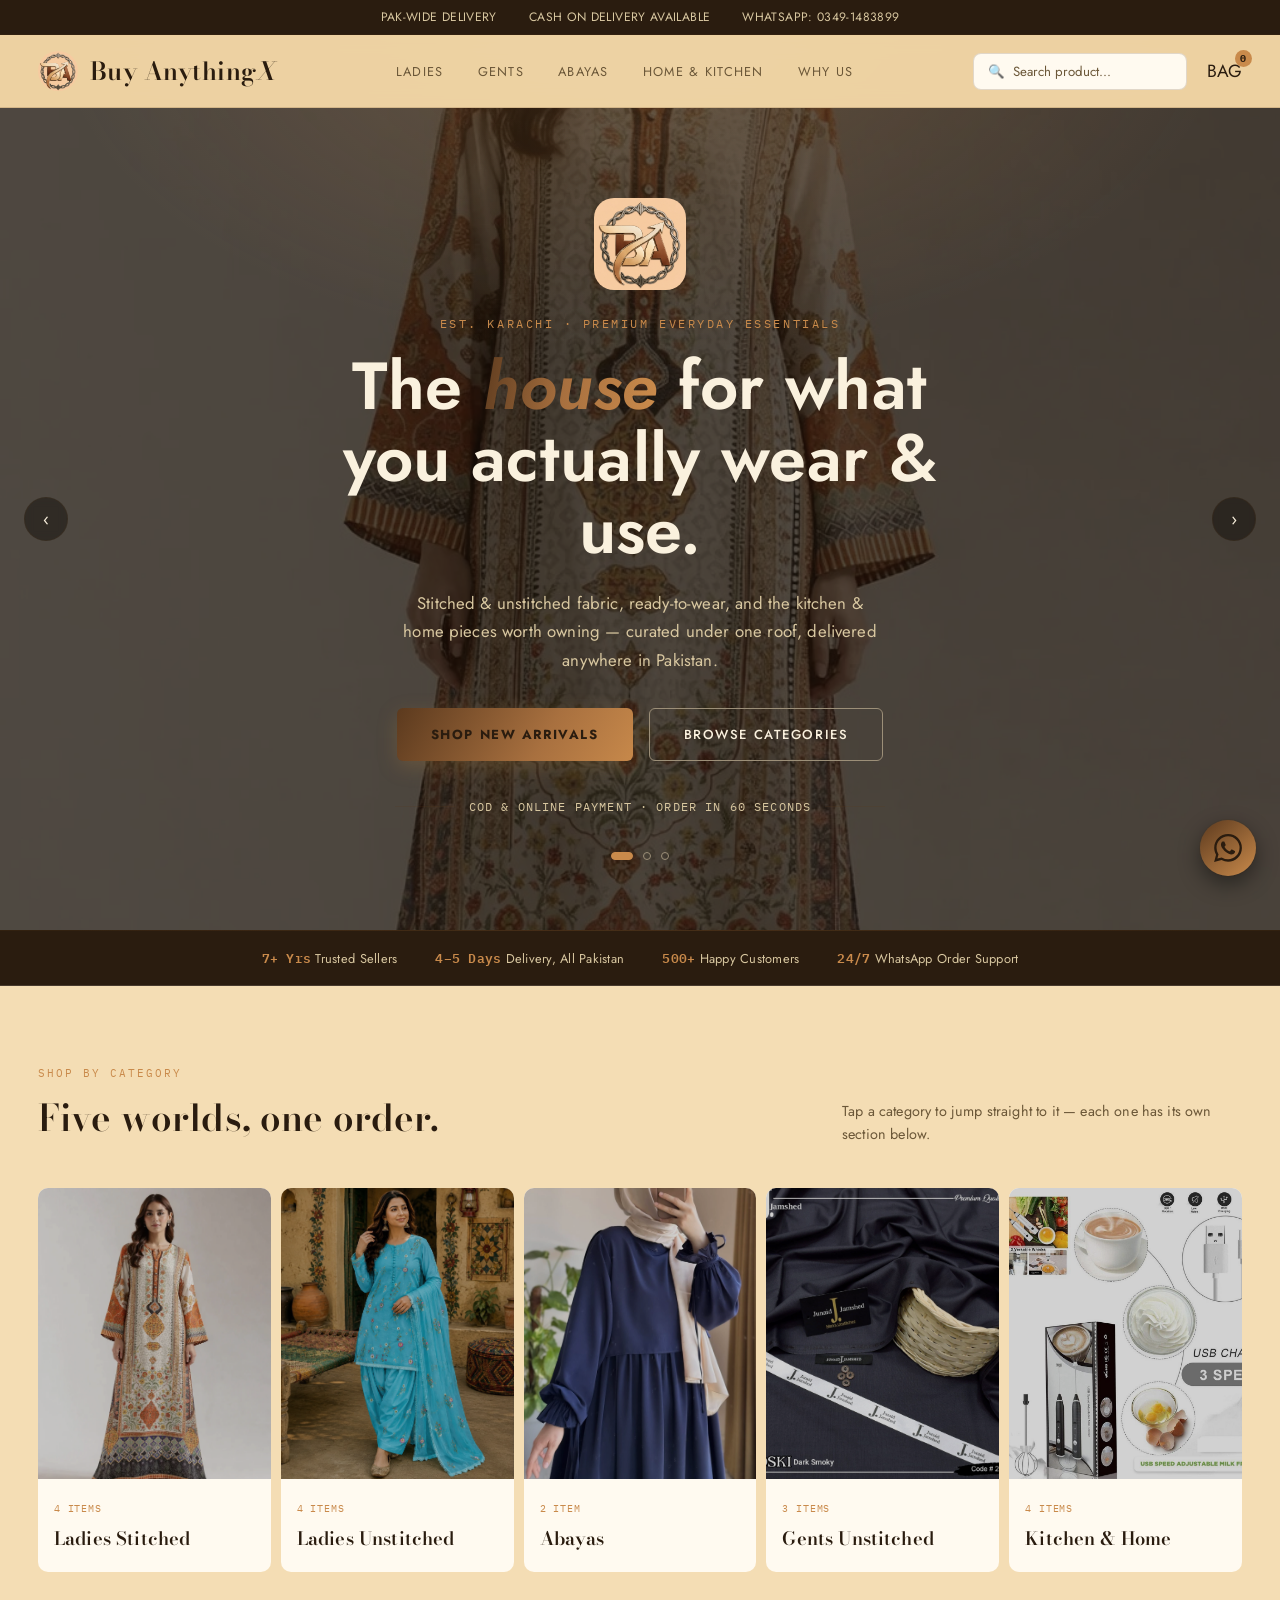
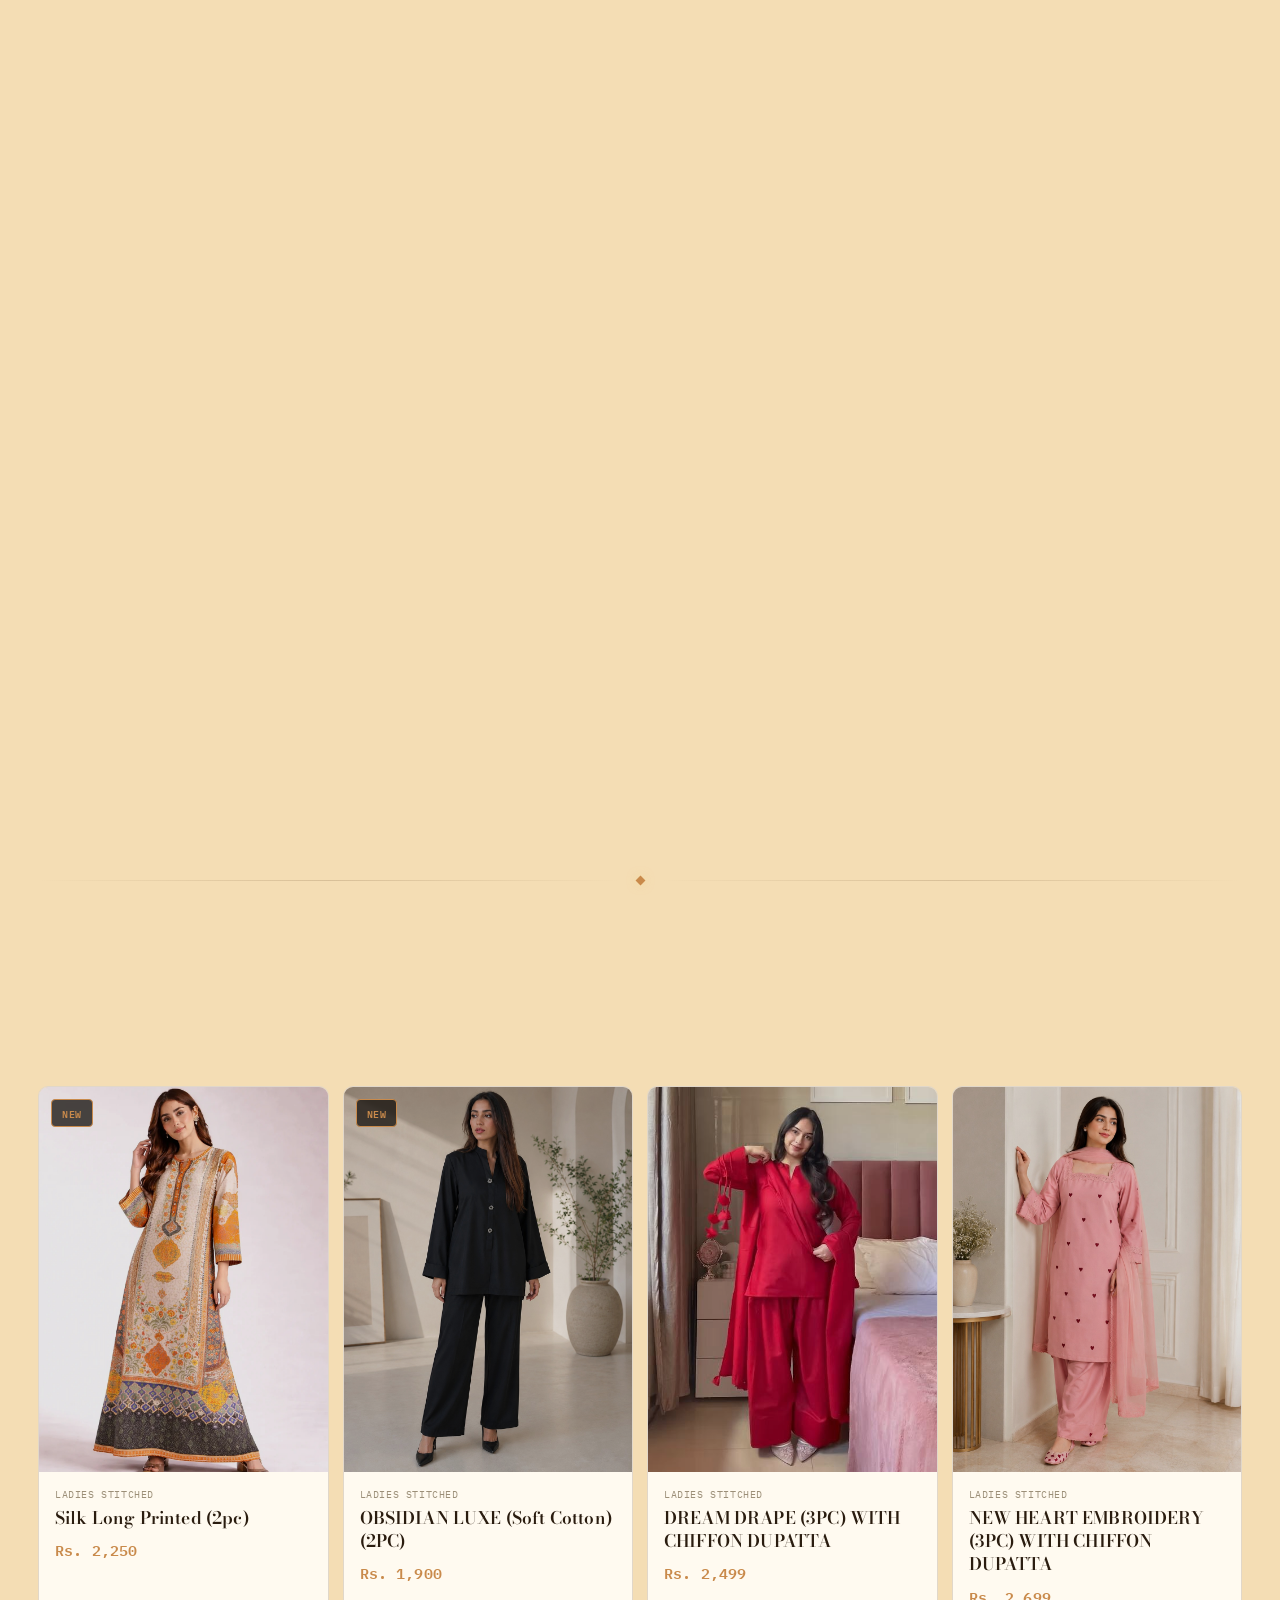
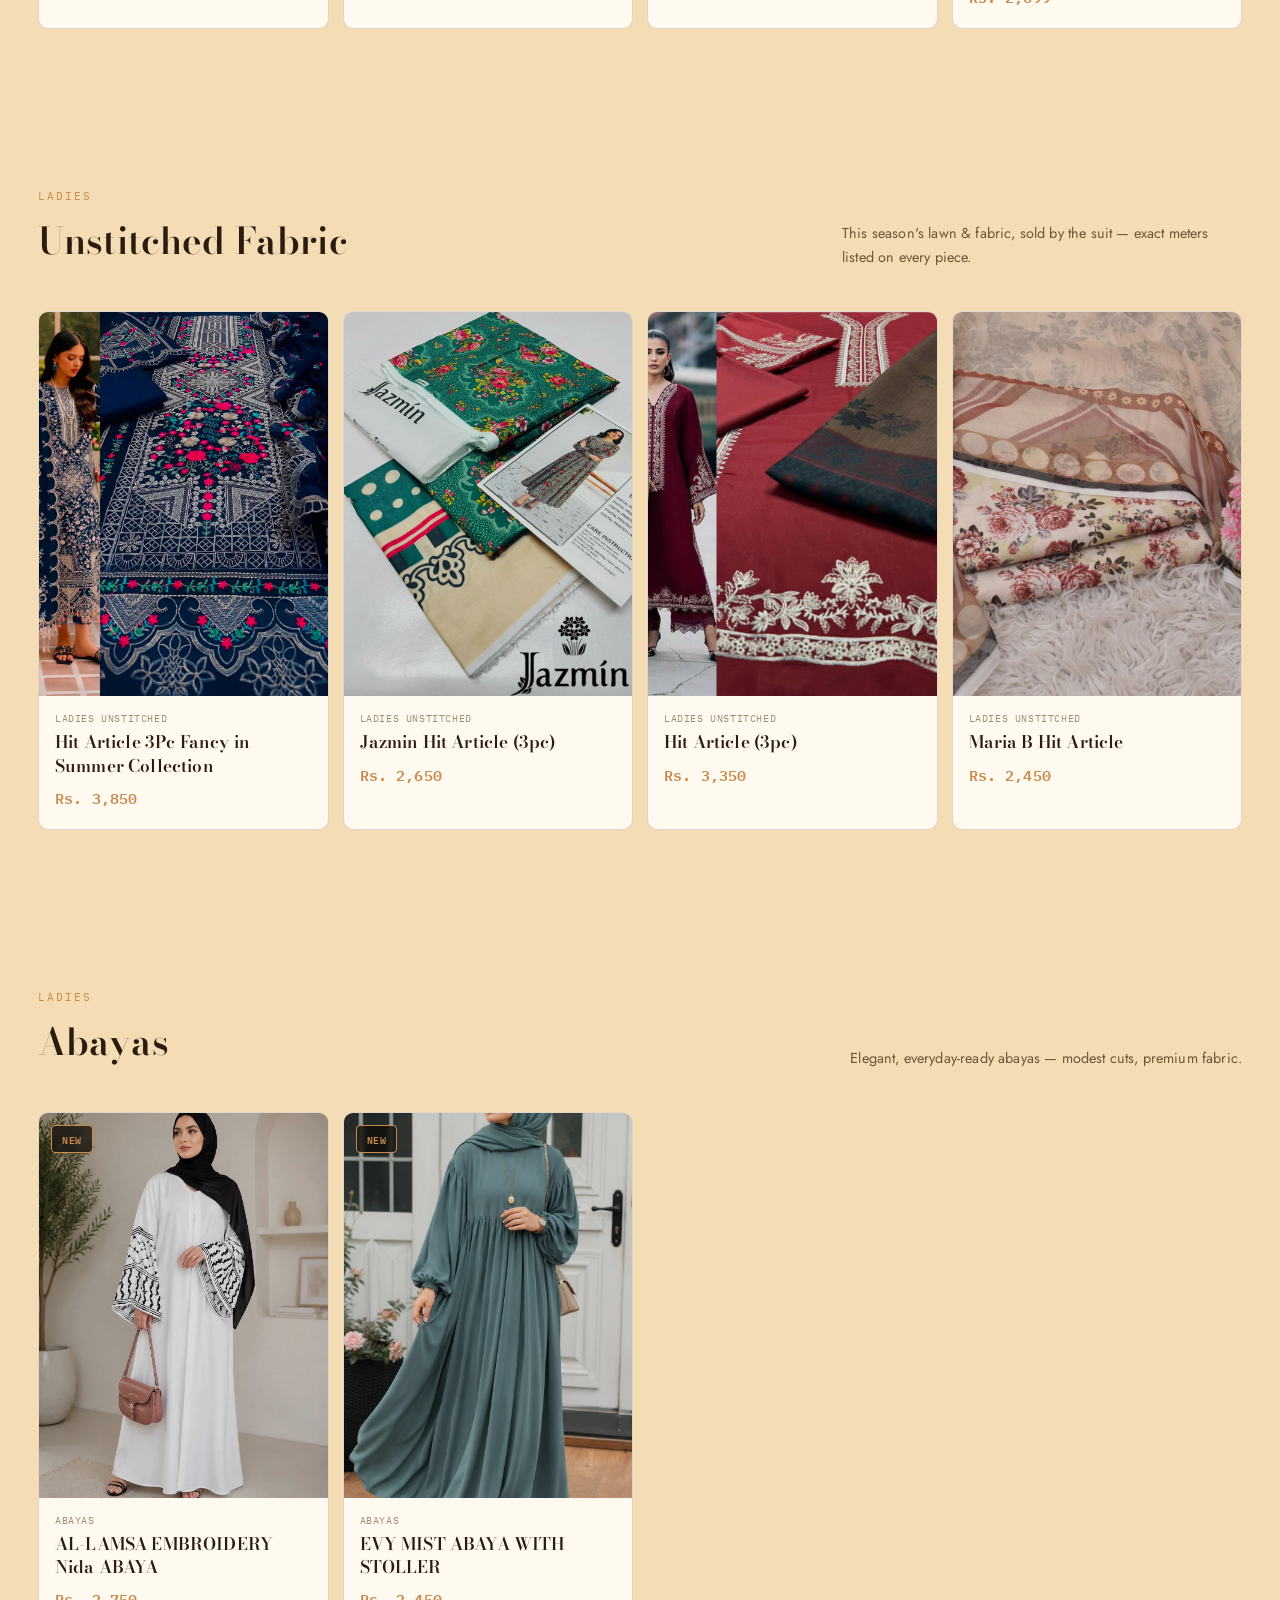
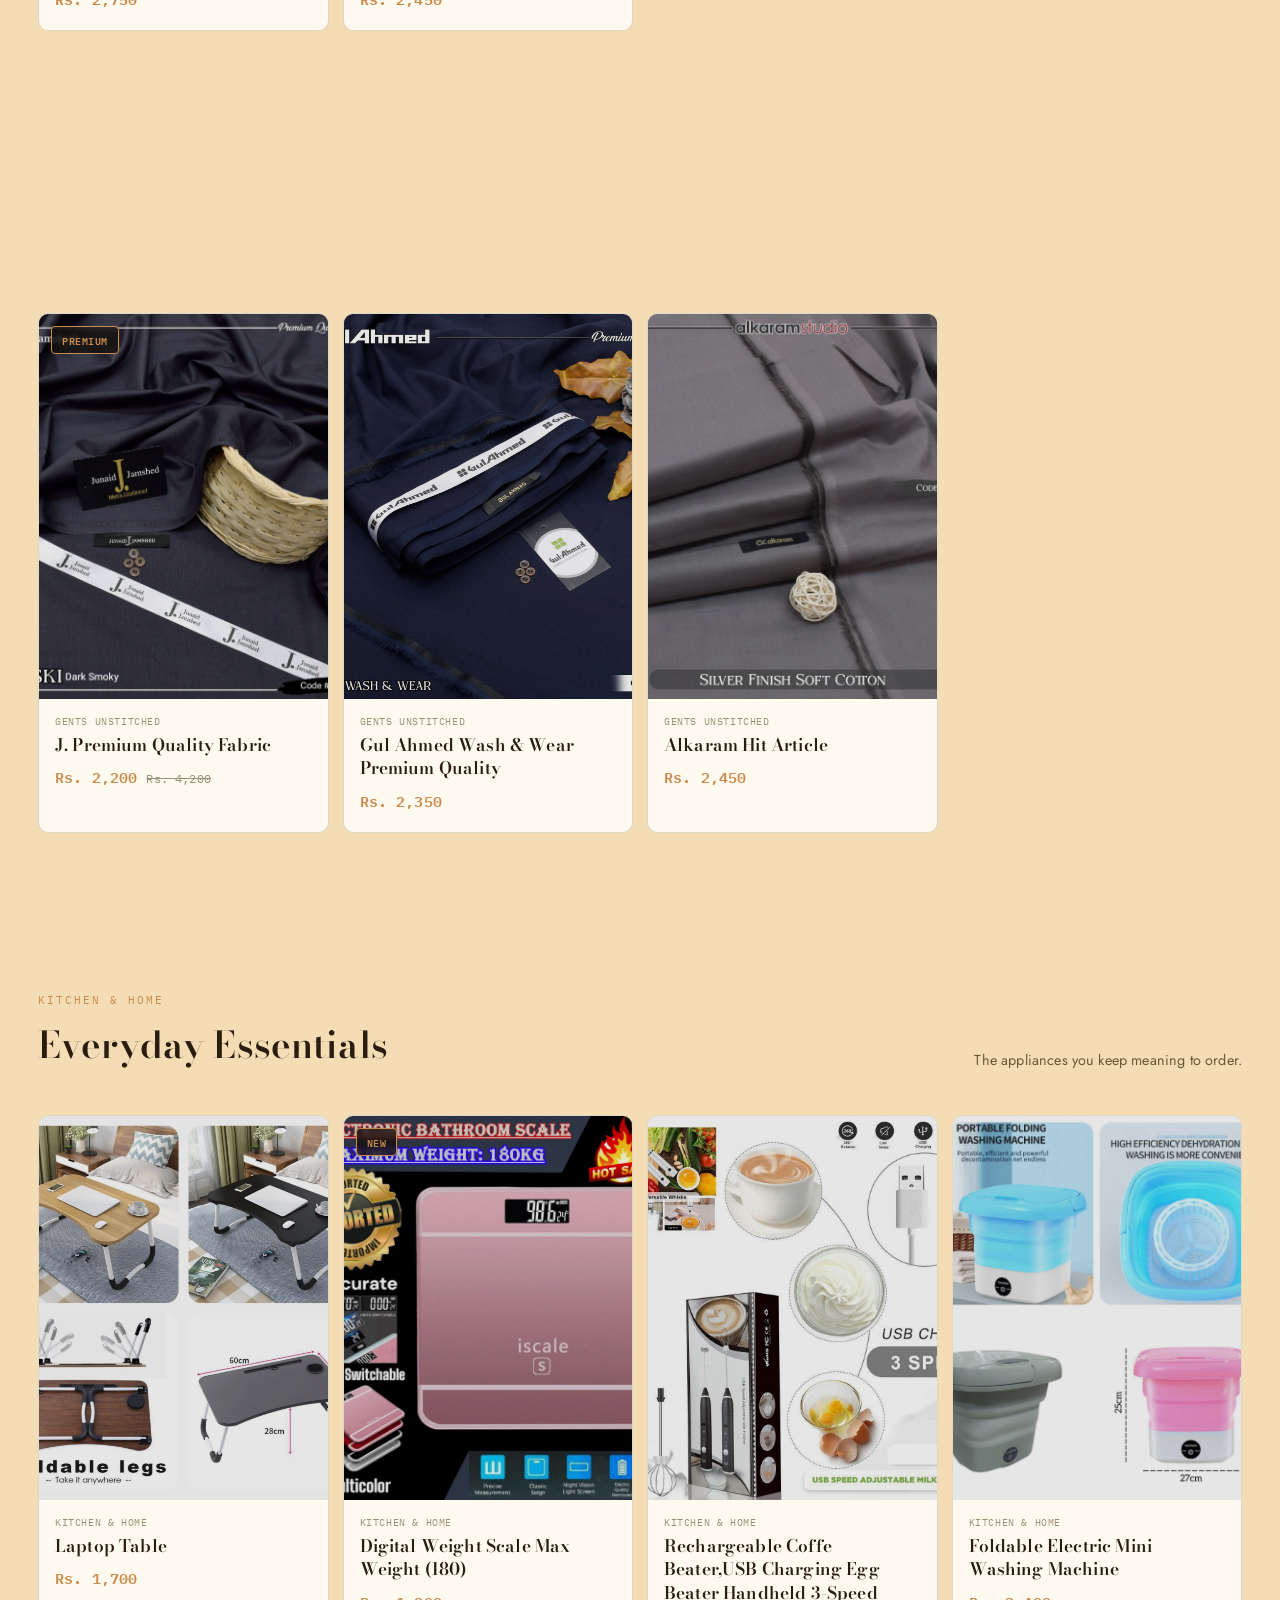
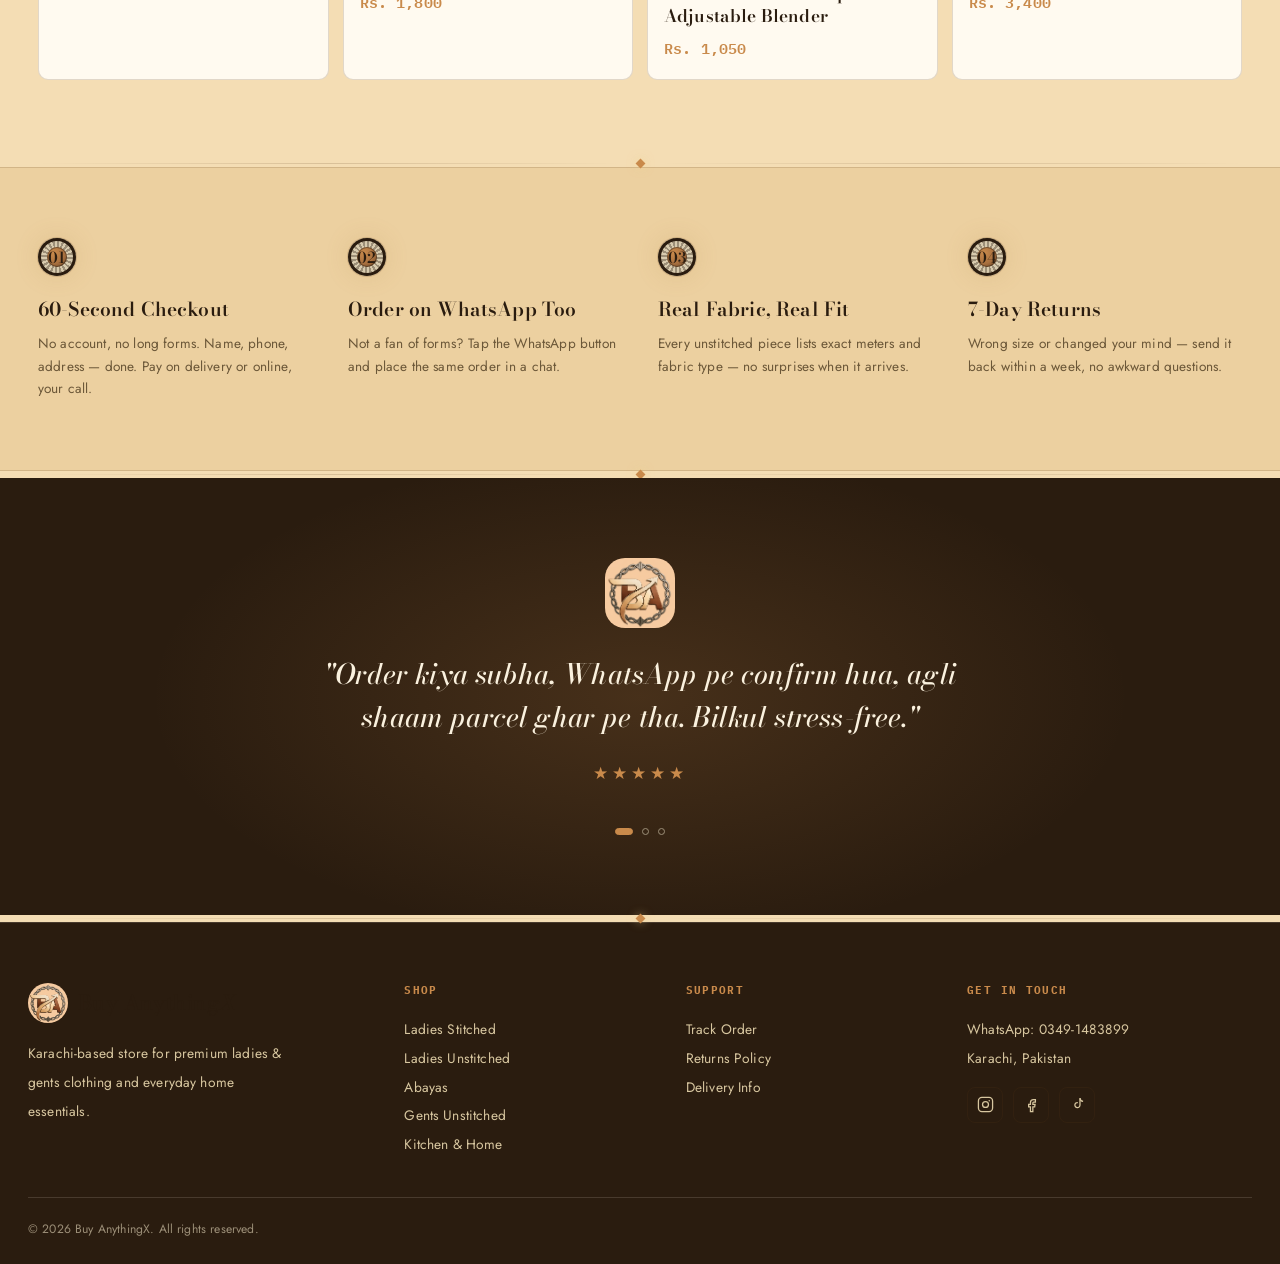
==== commit bfece34a: "sechema added" ====
--- a/index.html
+++ b/index.html
@@ -15,6 +15,22 @@
 <link href="https://fonts.googleapis.com/css2?family=Bodoni+Moda:ital,wght@0,400;0,500;0,600;0,700;1,500;1,600&family=Jost:wght@300;400;500;600;700&family=IBM+Plex+Mono:wght@500;600&display=swap" rel="stylesheet">
 <link rel="icon" href="logo.png">
 <link rel="stylesheet" href="css/style.css">
+<script type="application/ld+json">
+{
+  "@context": "https://schema.org",
+  "@type": "ClothingStore",
+  "name": "Buy AnythingX",
+  "url": "https://buy-anythingx.vercel.app/",
+  "logo": "https://buy-anythingx.vercel.app/images/buyanythingx.logo.jpeg",
+  "telephone": "+923491483899",
+  "description": "Buy AnythingX is a clothing shop in Pakistan offering ladies clothing, gents wear, abayas, unstitched fabric, and everyday fashion products.",
+  "sameAs": [
+    "https://www.instagram.com/buyanythingx",
+    "https://www.facebook.com/share/1MLdqbKcKy/",
+    "https://www.tiktok.com/@buyanythingx"
+  ]
+}
+</script>
 </head>
 <body>
 
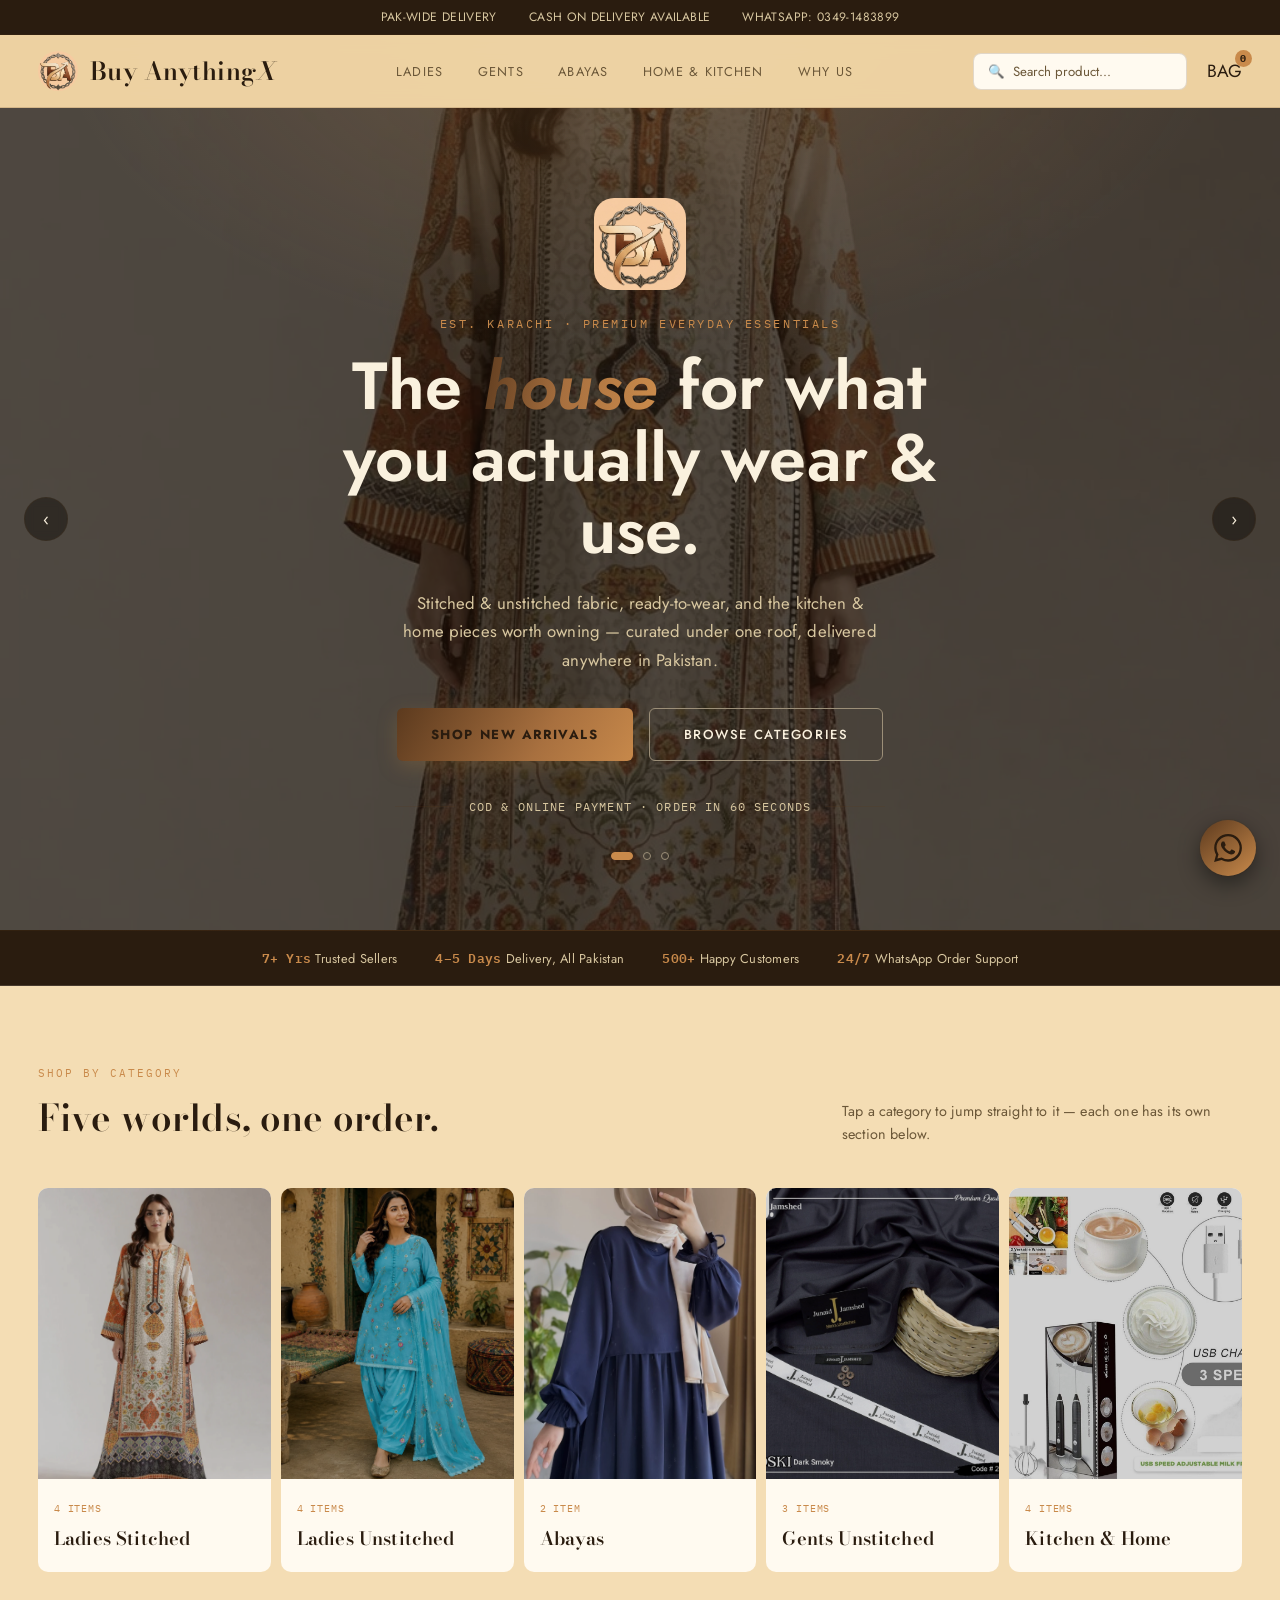
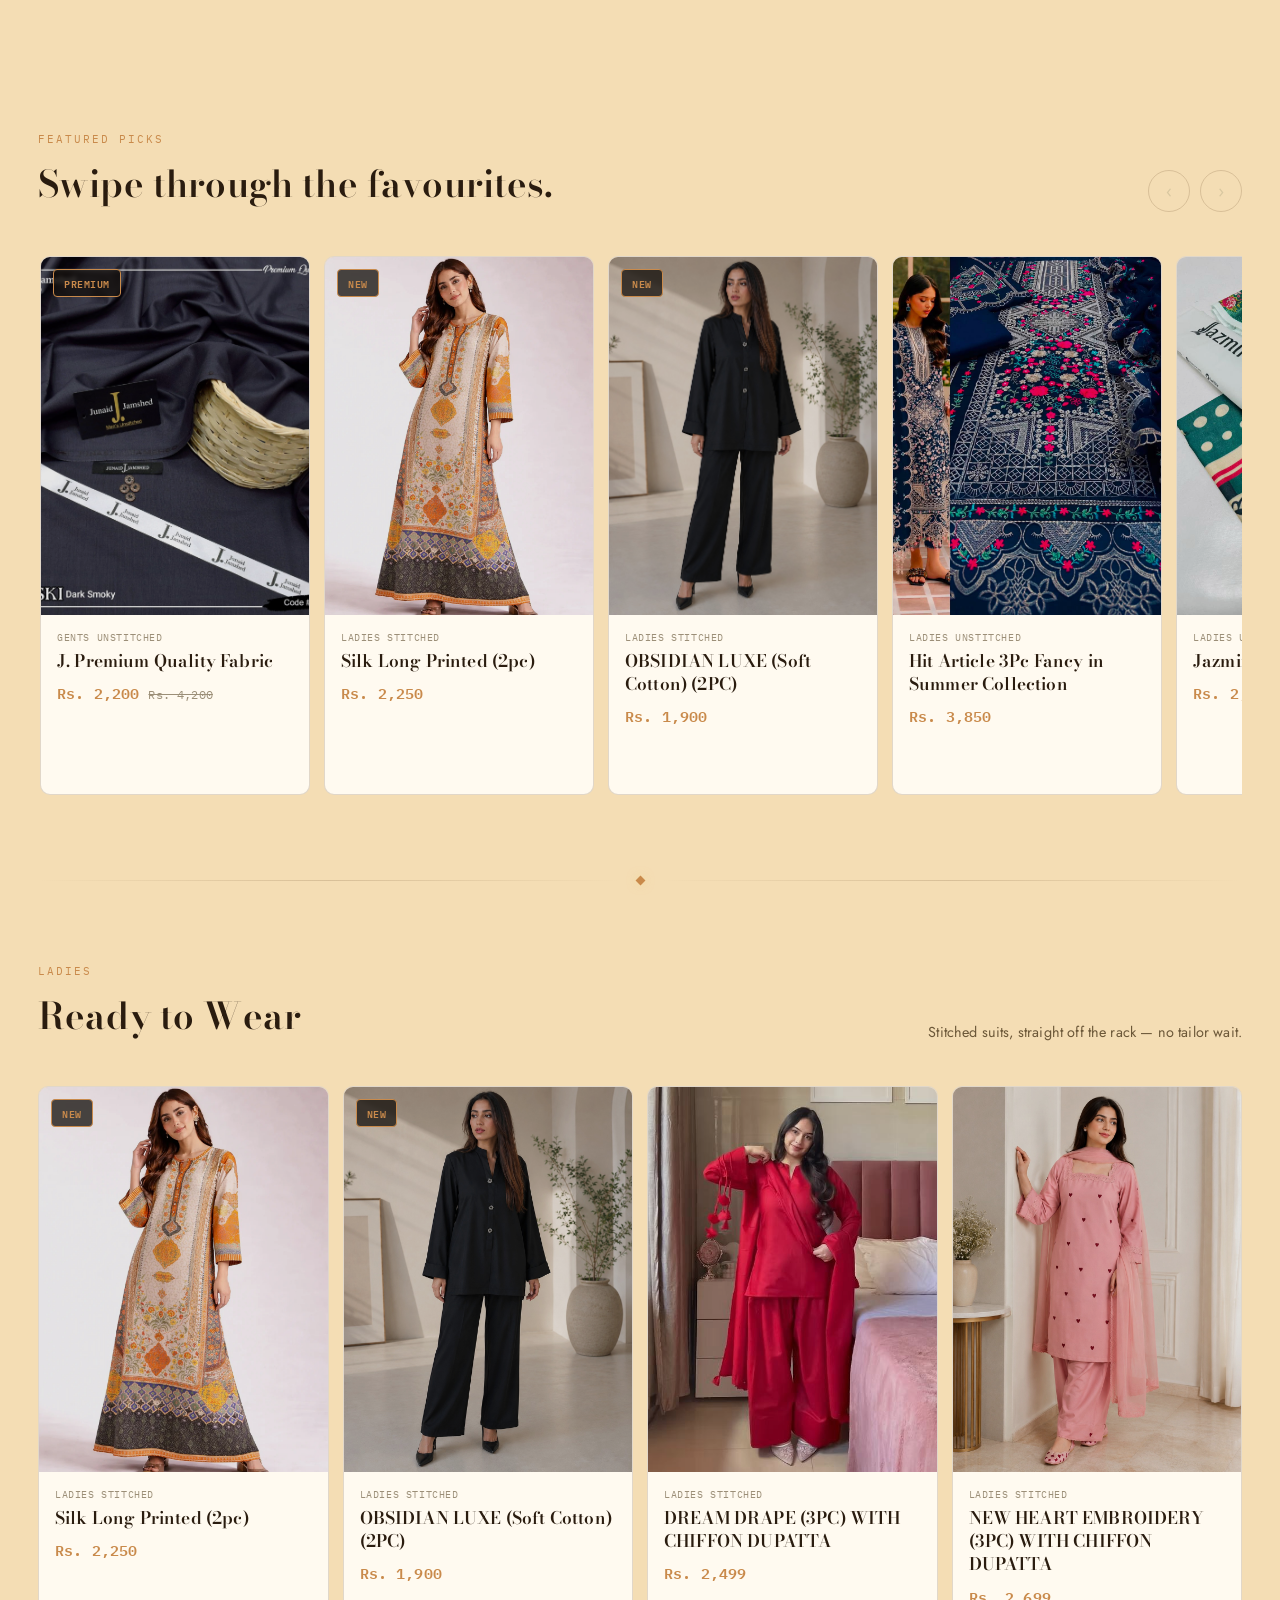
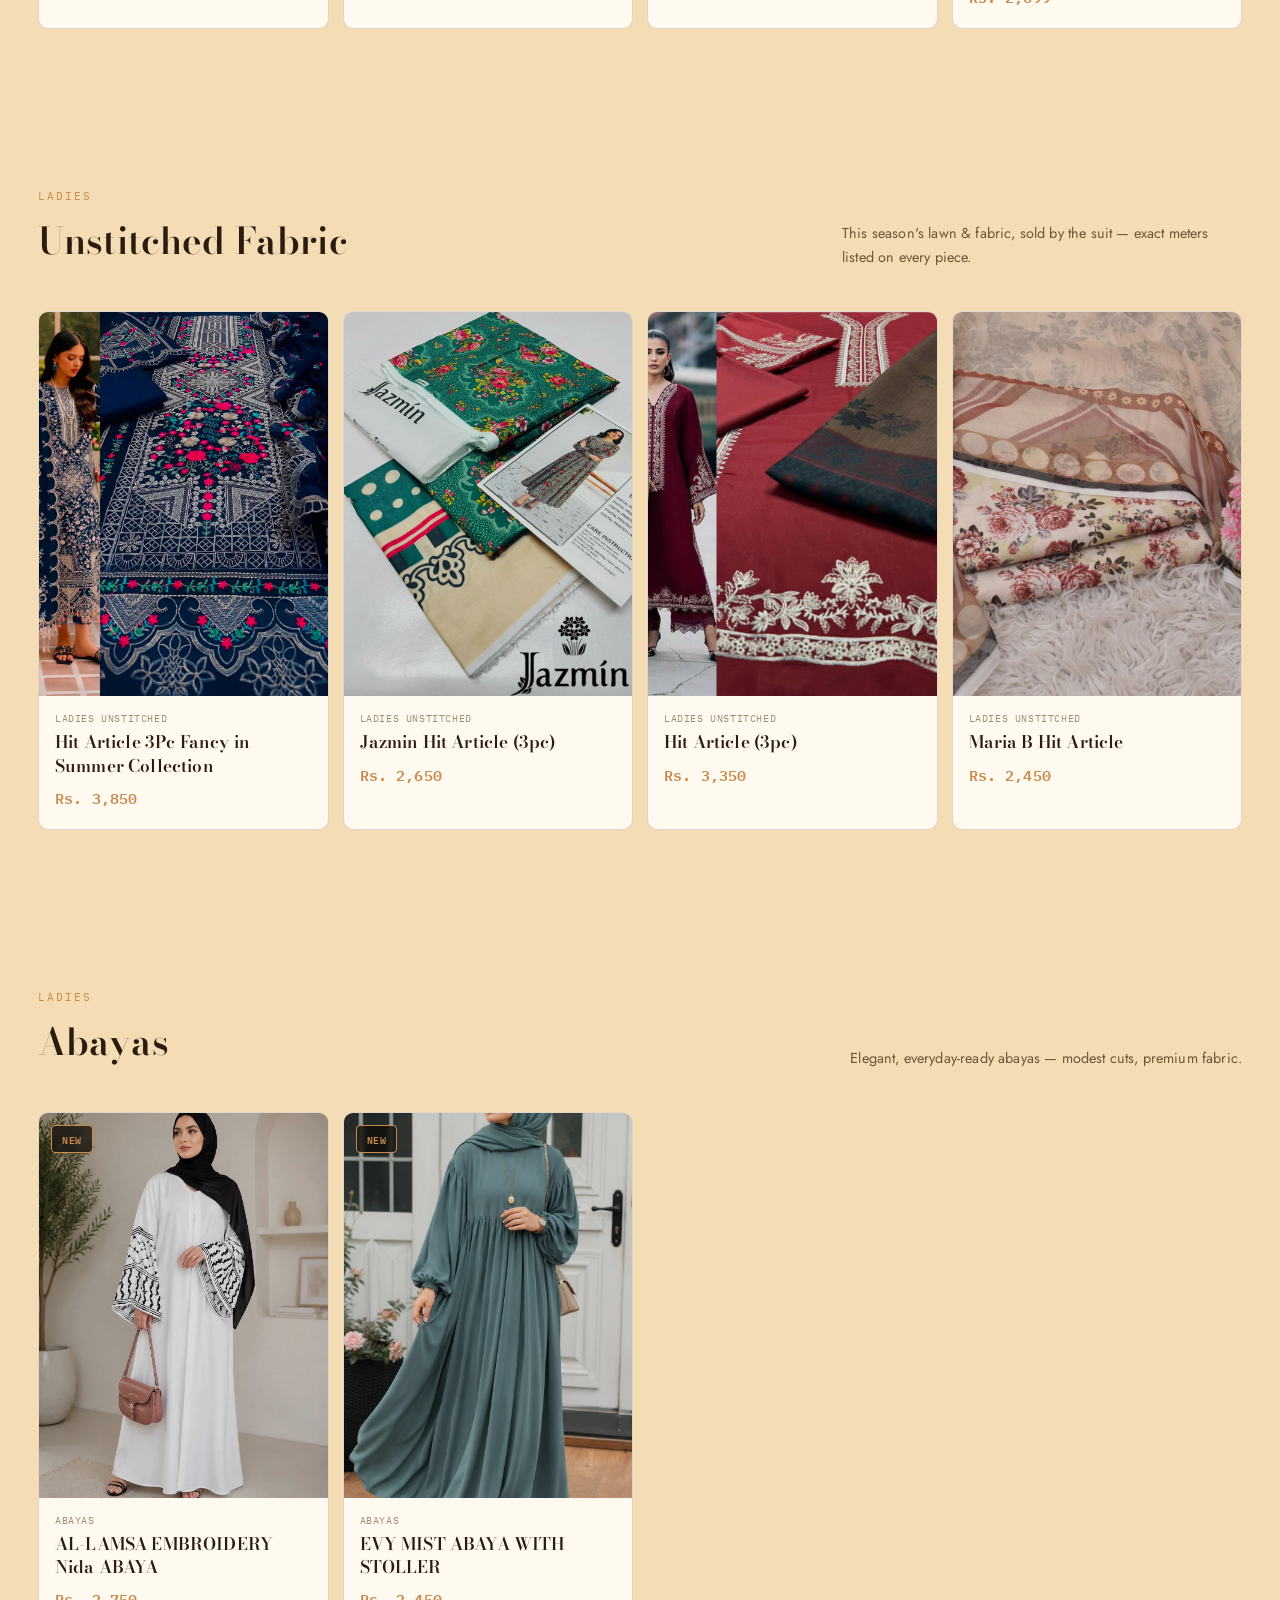
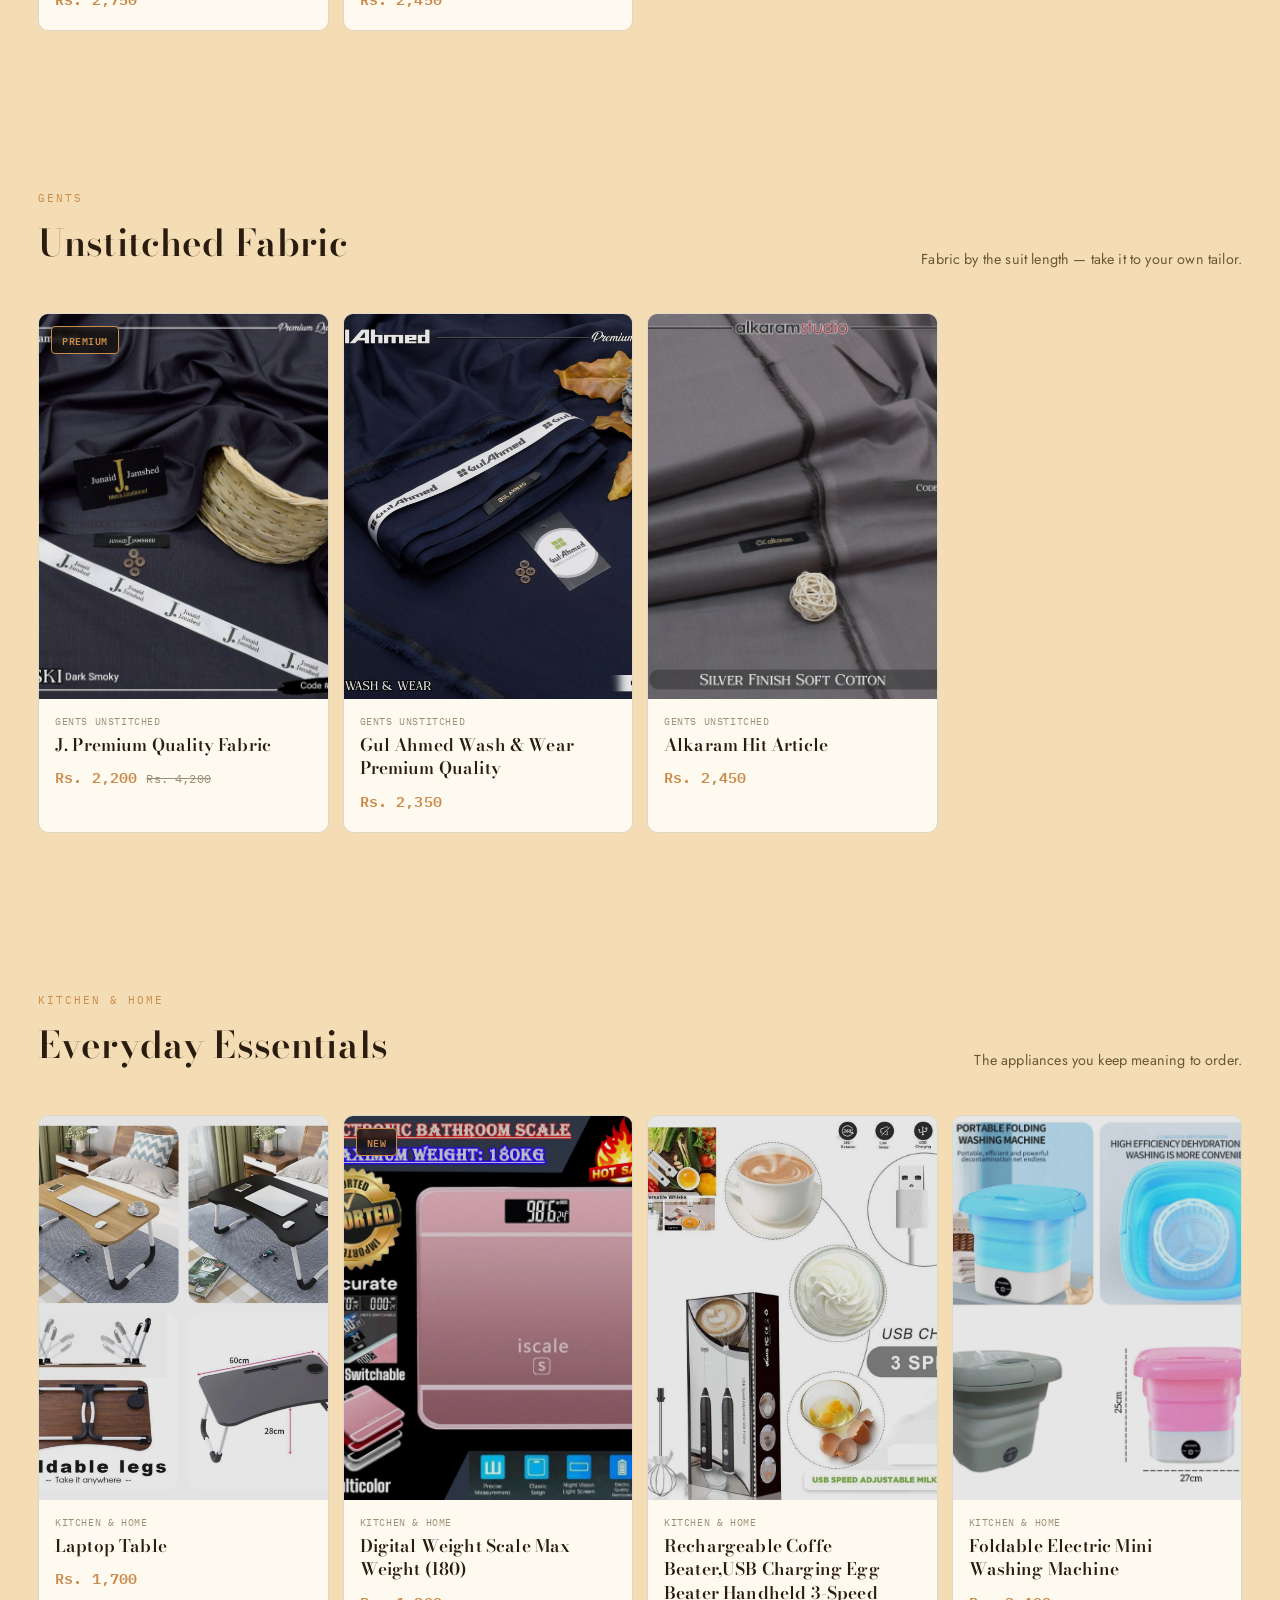
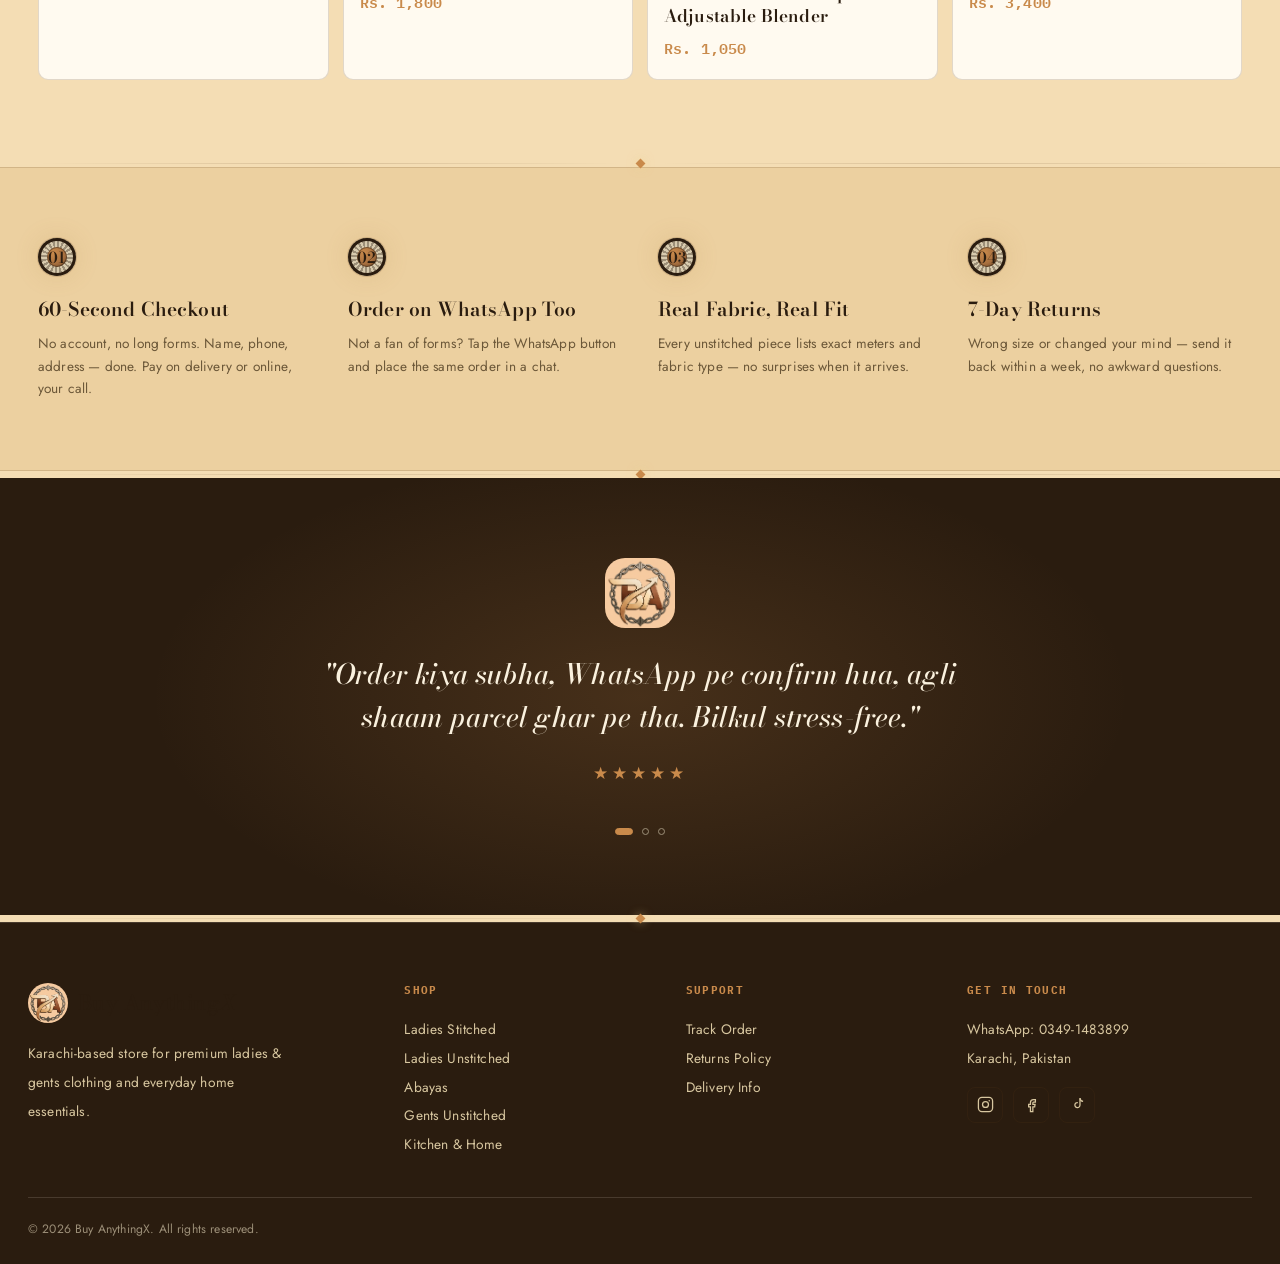
==== commit 633d70de: "verify tag" ====
--- a/index.html
+++ b/index.html
@@ -15,6 +15,7 @@
 <link href="https://fonts.googleapis.com/css2?family=Bodoni+Moda:ital,wght@0,400;0,500;0,600;0,700;1,500;1,600&family=Jost:wght@300;400;500;600;700&family=IBM+Plex+Mono:wght@500;600&display=swap" rel="stylesheet">
 <link rel="icon" href="logo.png">
 <link rel="stylesheet" href="css/style.css">
+<meta name="google-site-verification" content="g4C-ghaXB8cyj1-CjLA7d1X7y3pToaC6z1d42tPIgrg" />
 <script type="application/ld+json">
 {
   "@context": "https://schema.org",
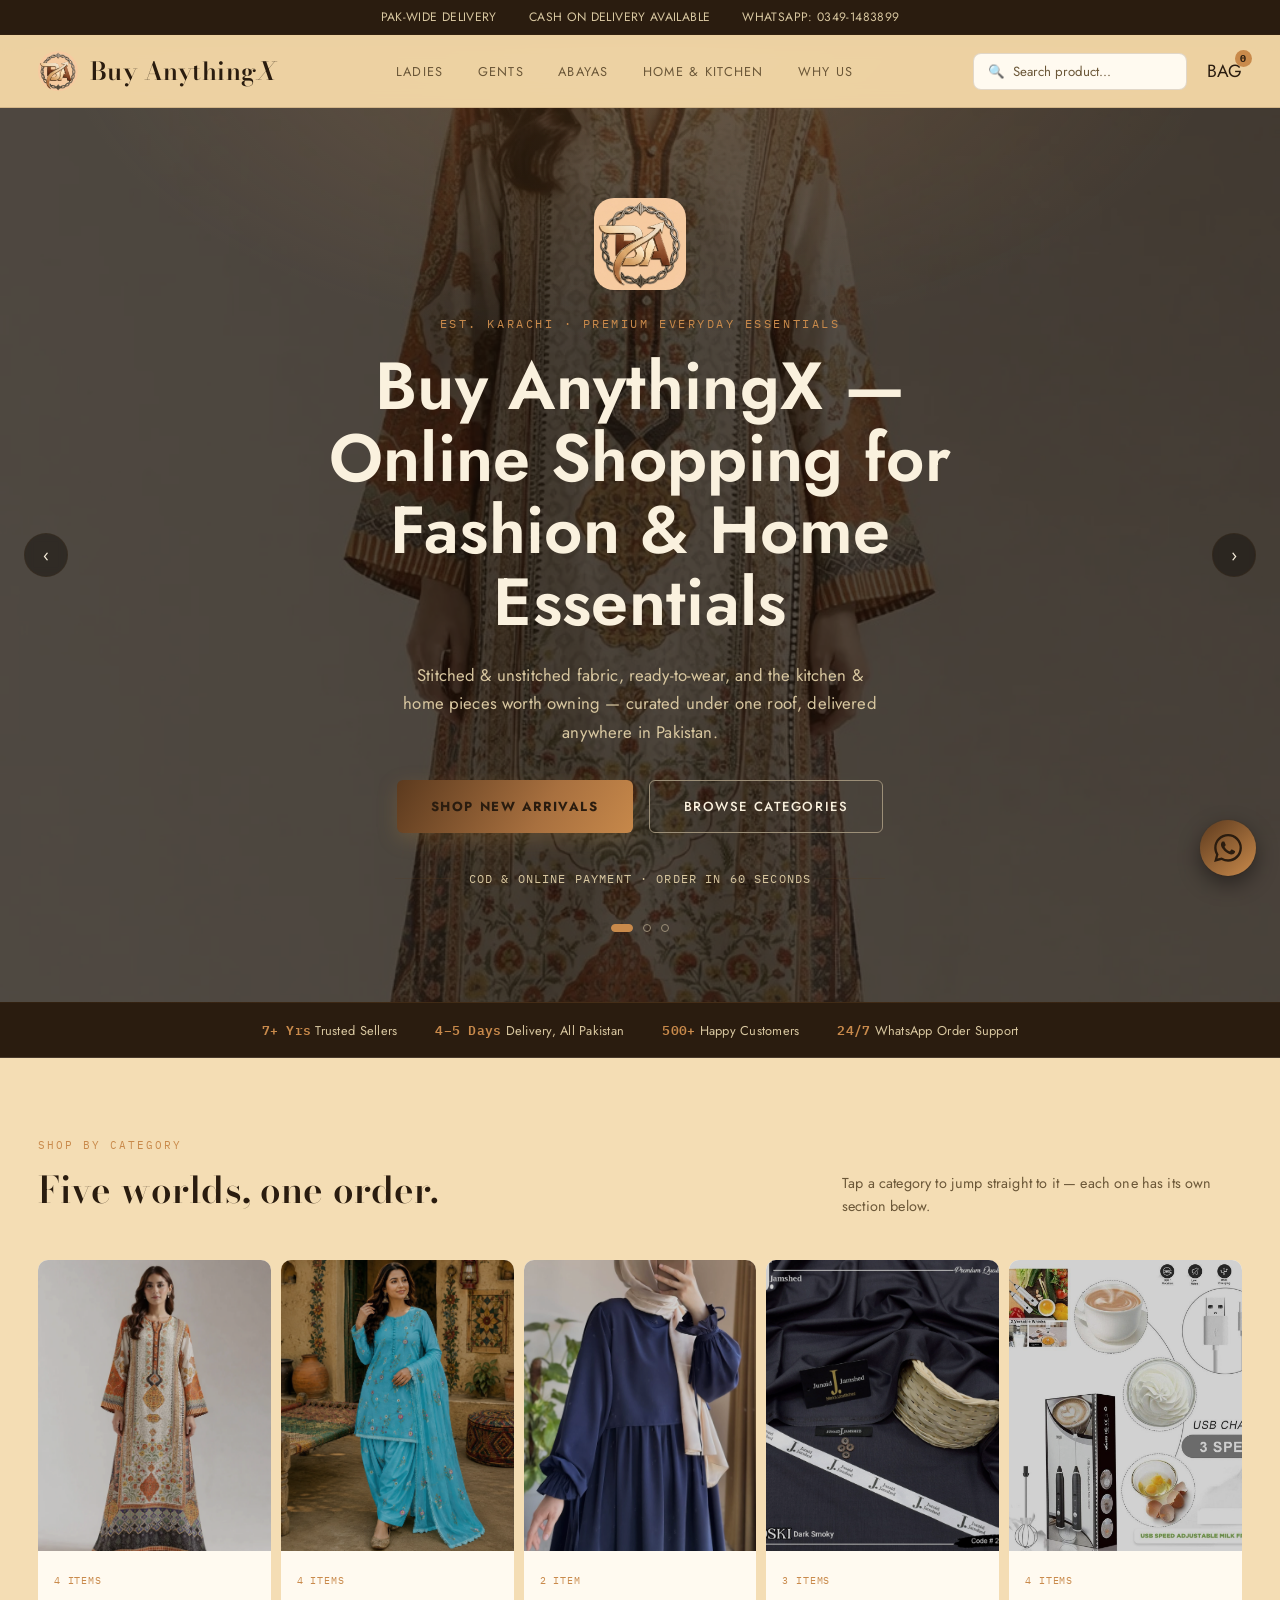
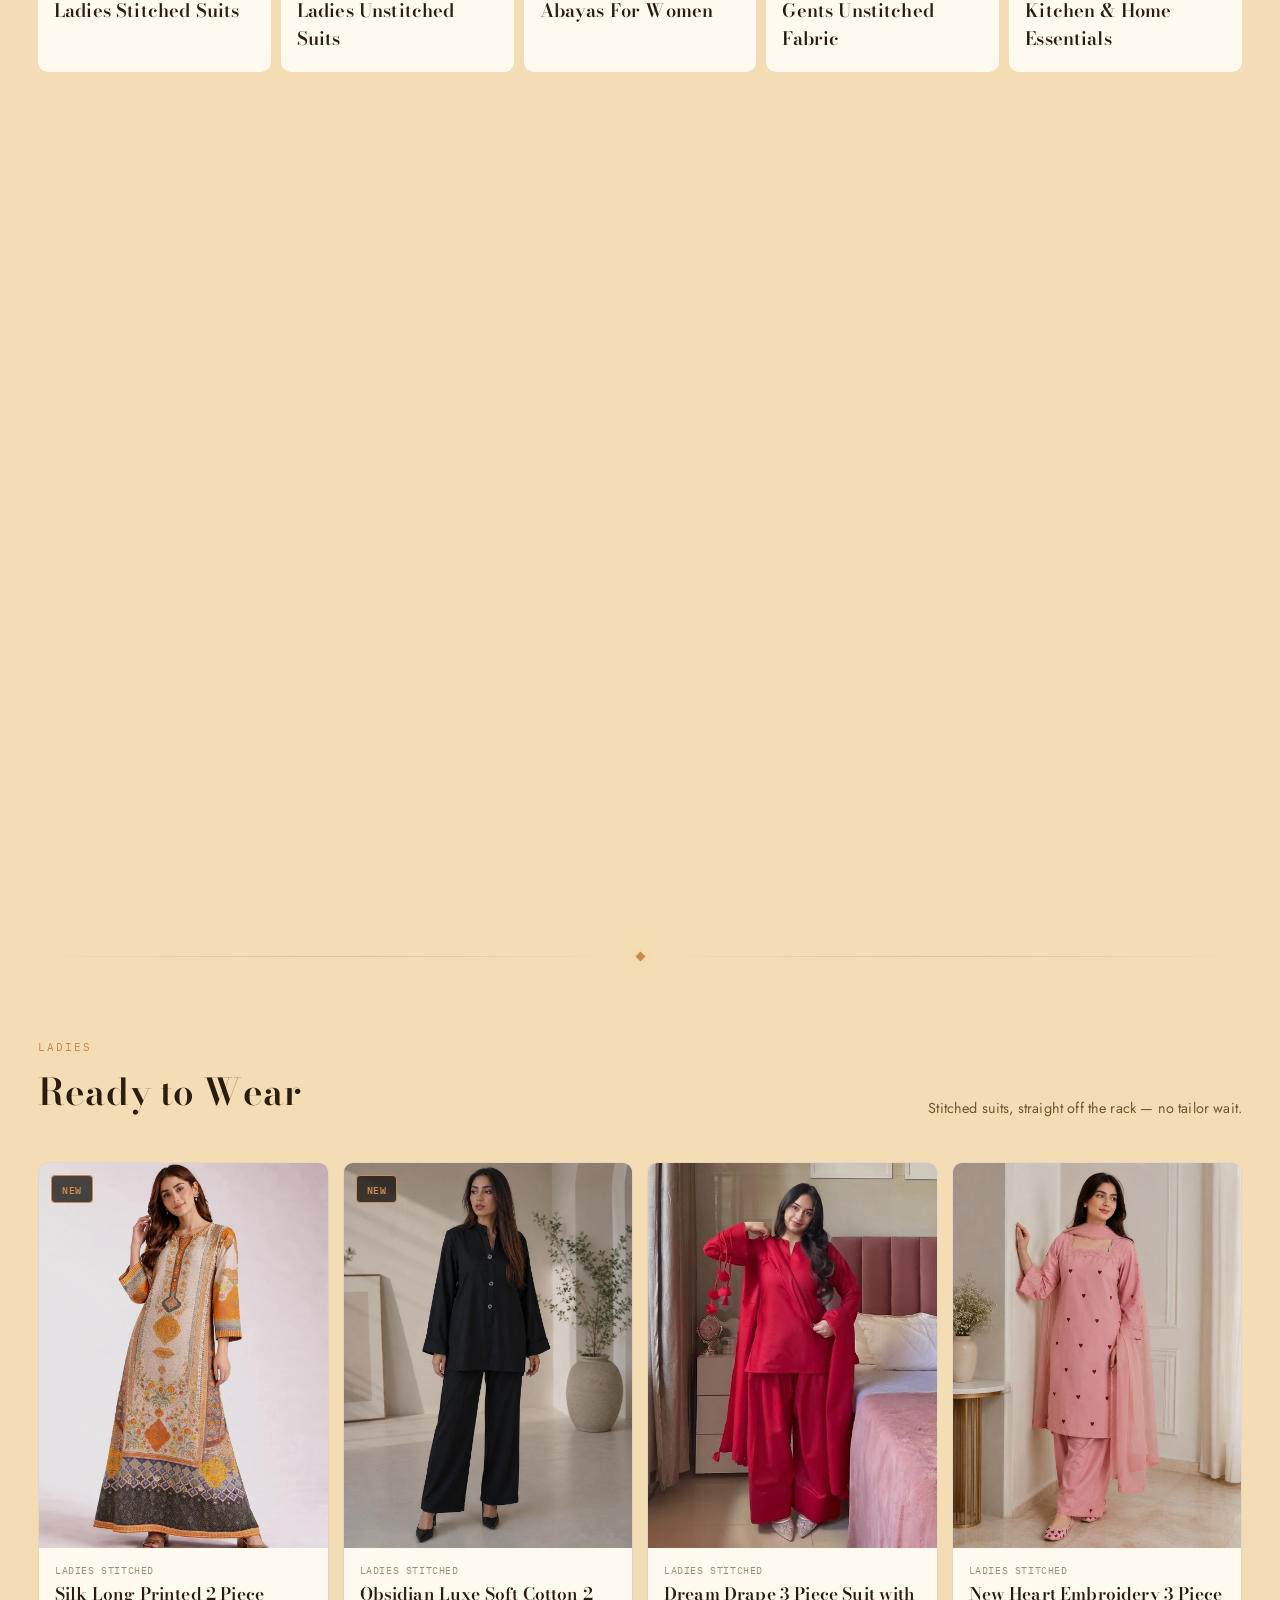
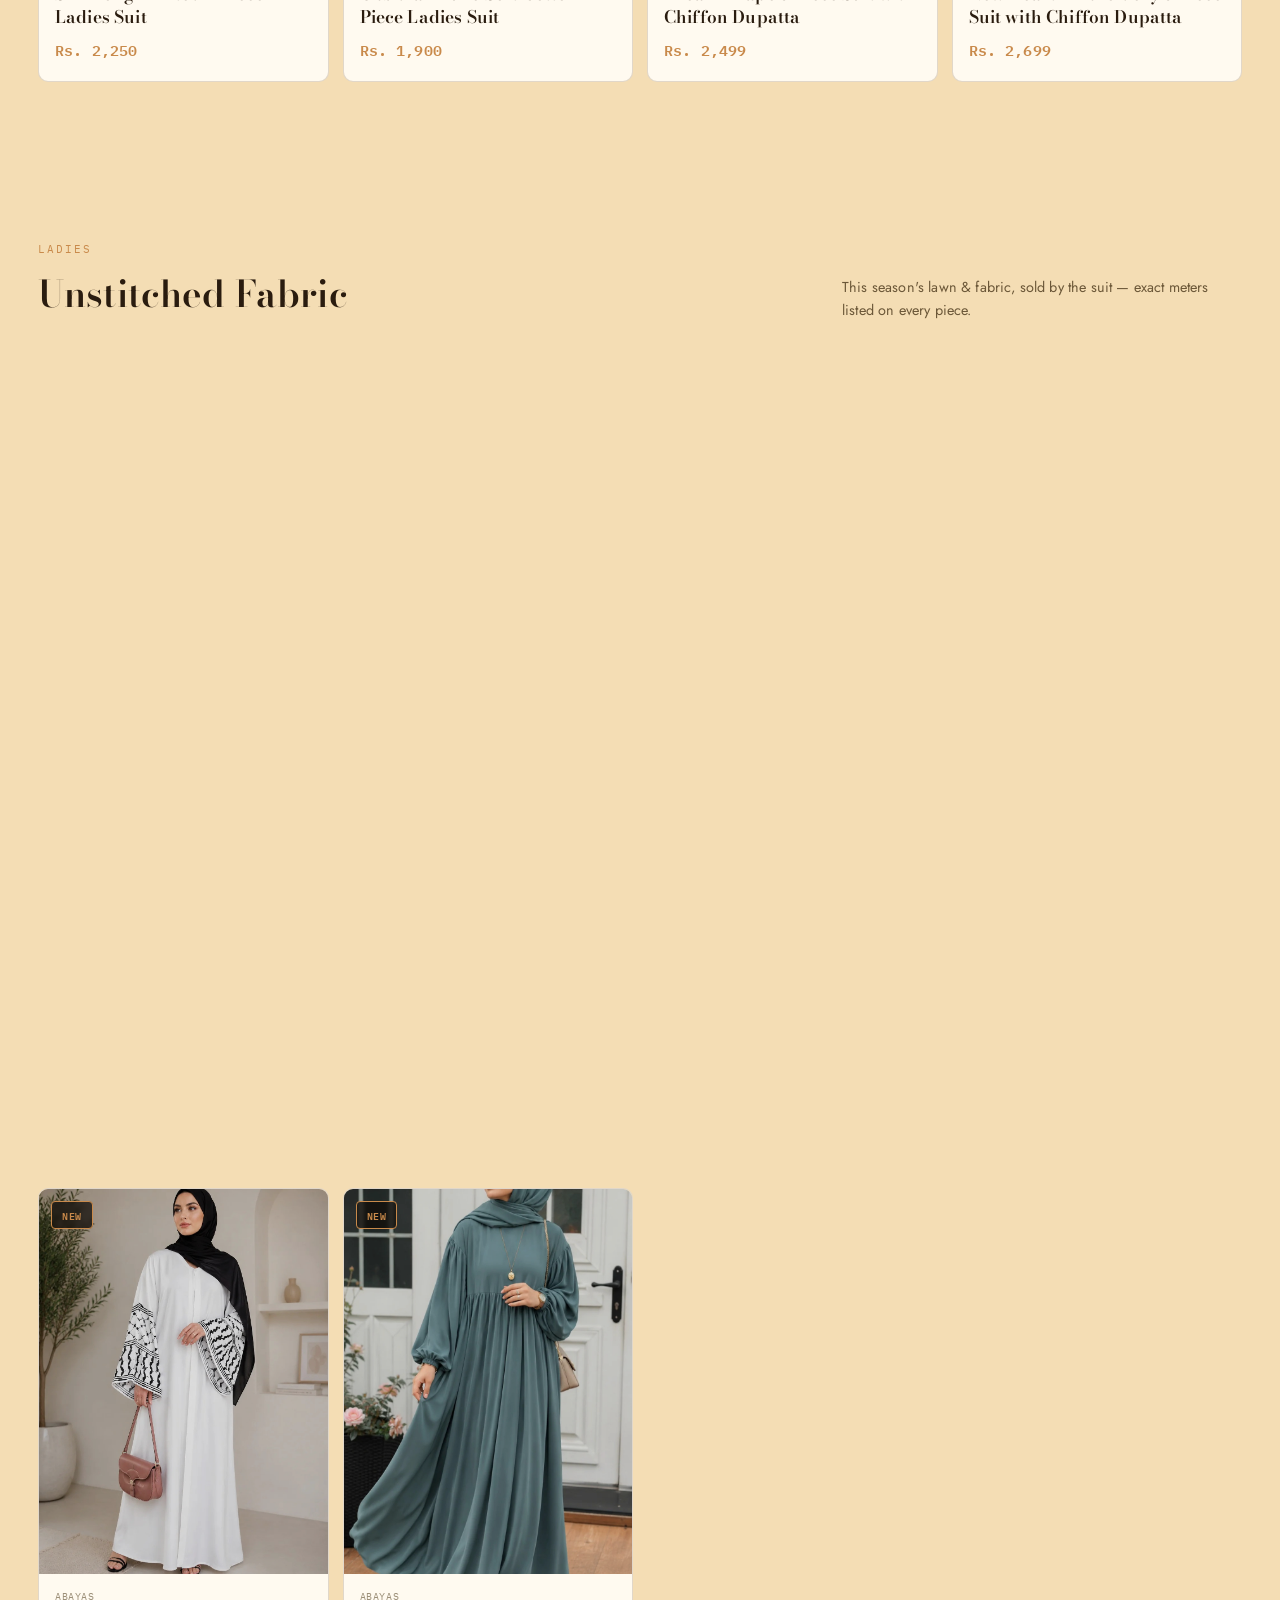
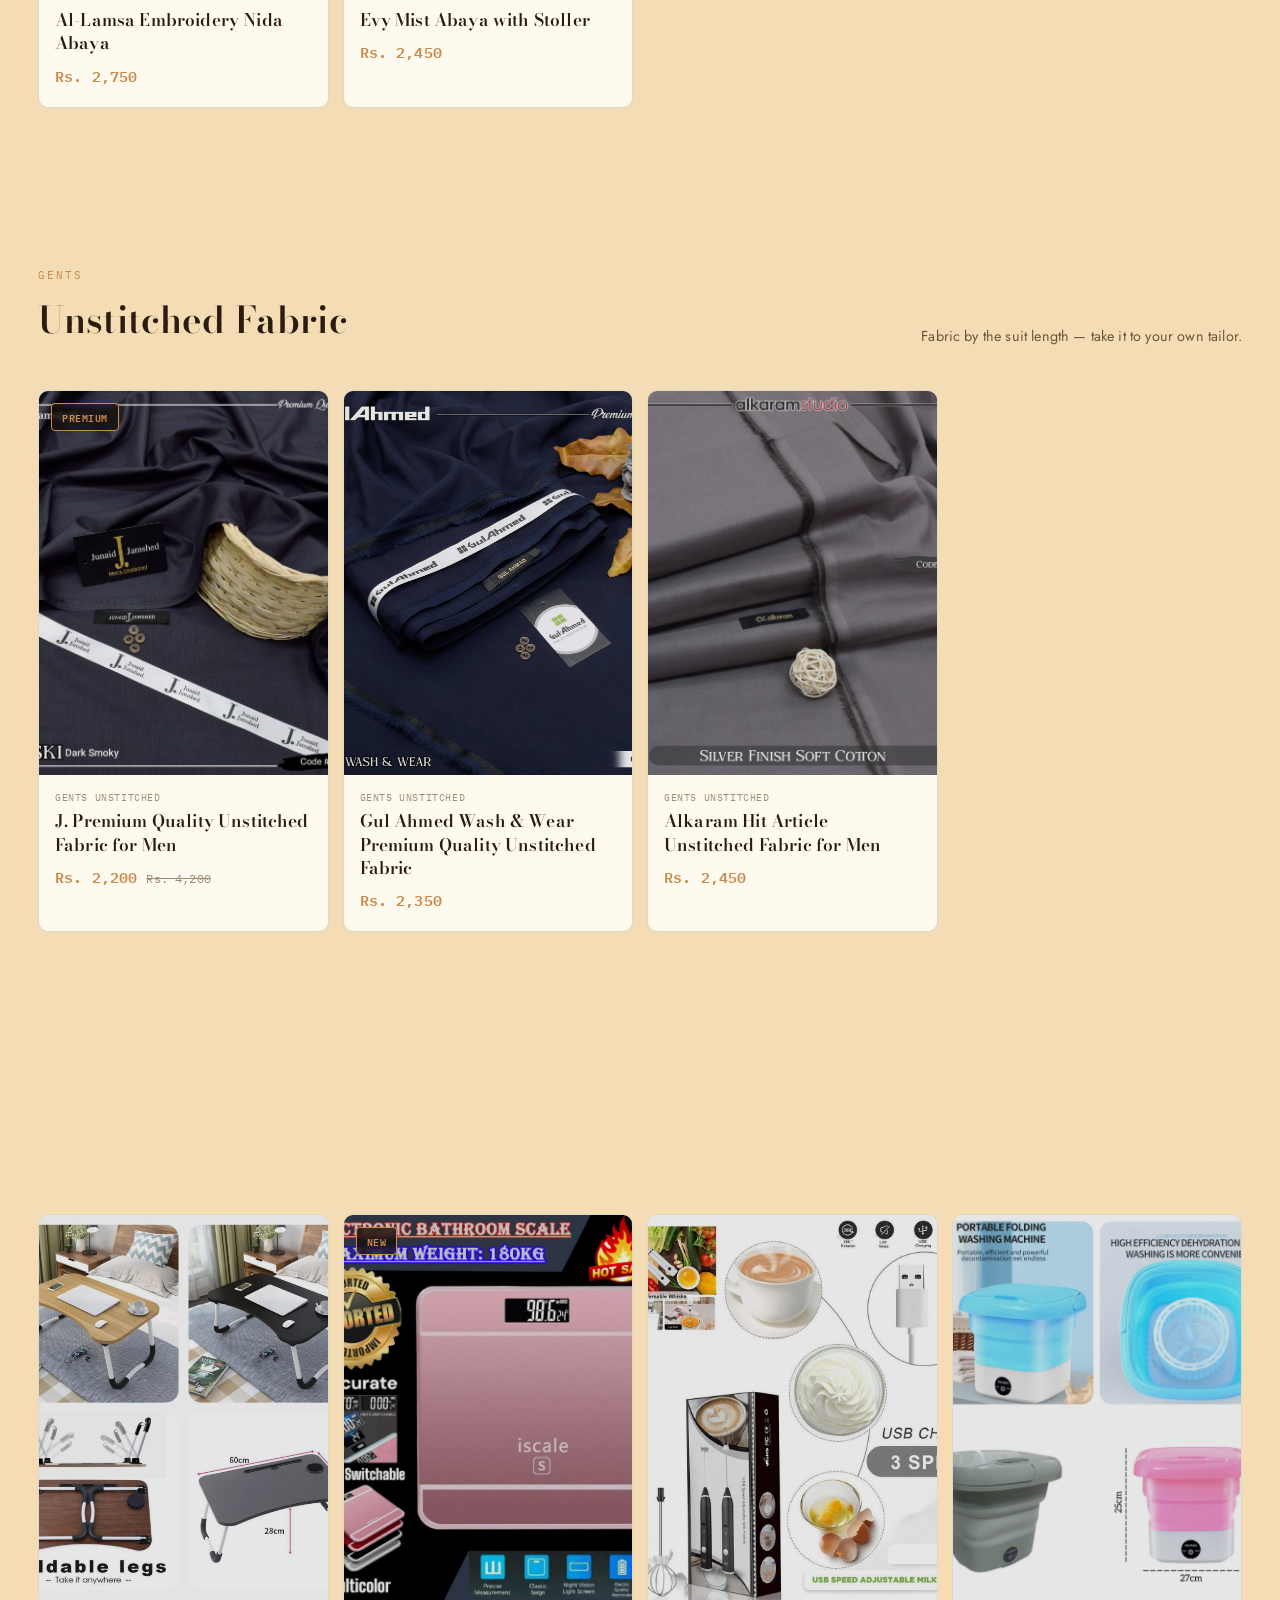
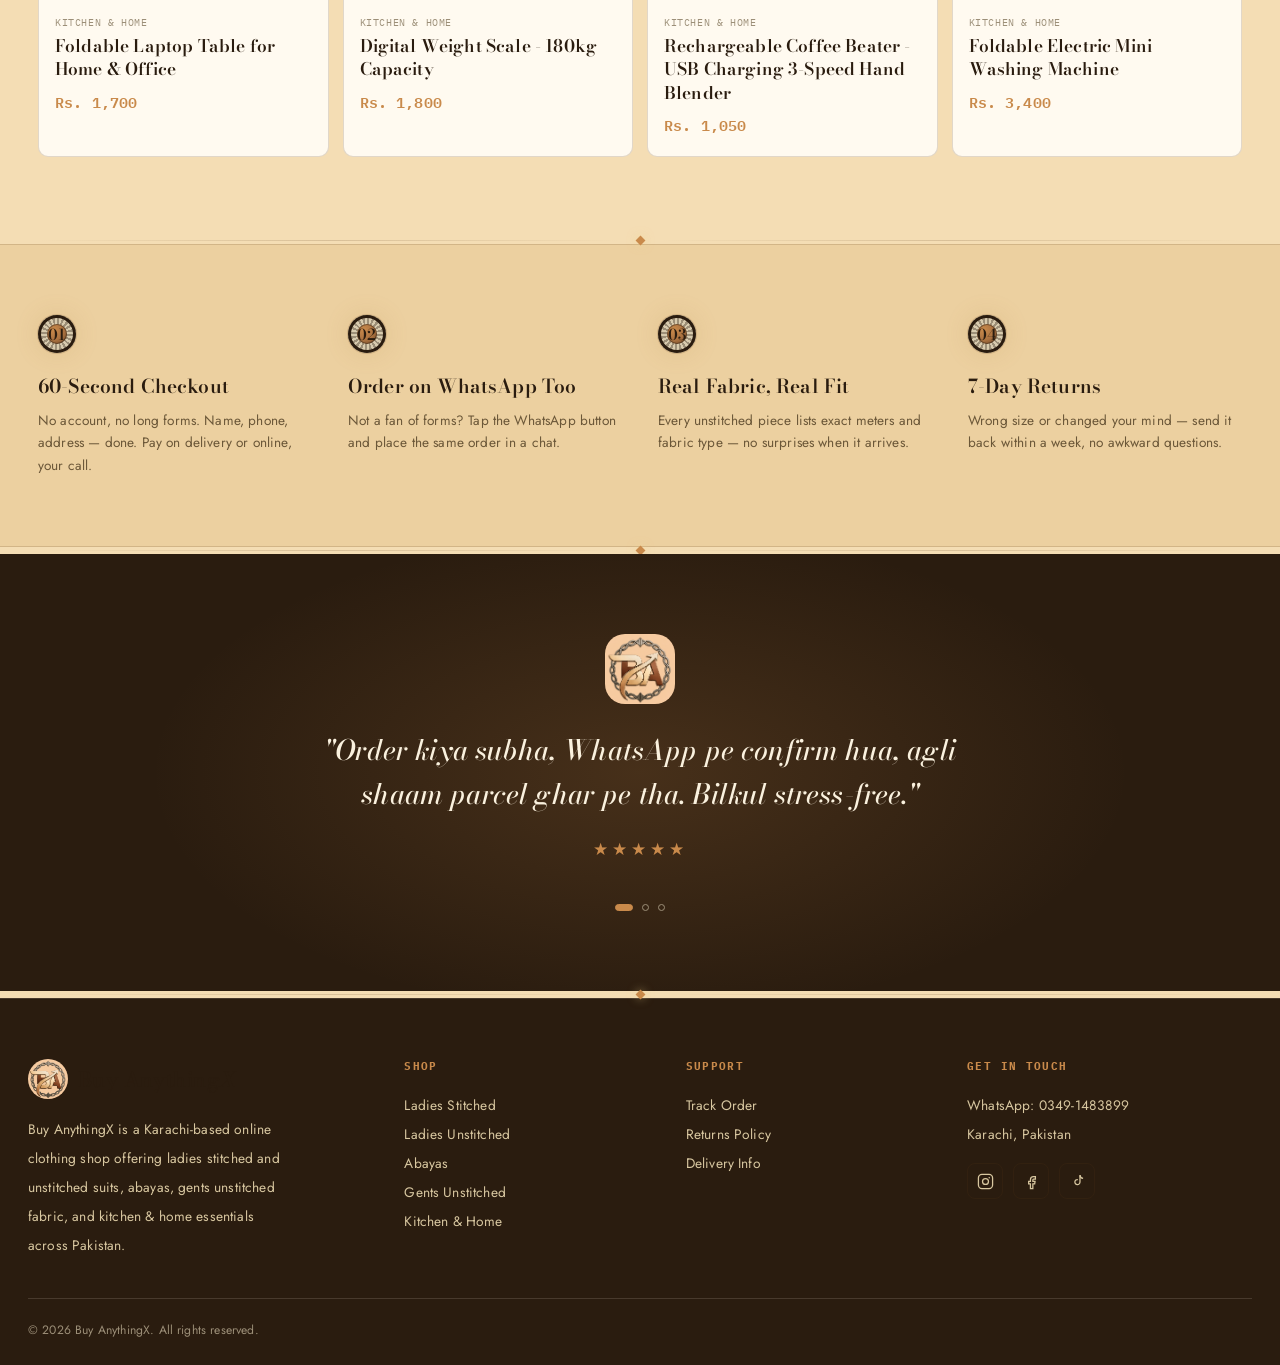
==== commit 07862101: "keyword updated" ====
--- a/index.html
+++ b/index.html
@@ -64,16 +64,16 @@
 
 <section class="hero">
   <div class="hero-slides" id="heroSlides">
-    <div class="hero-slide active"><img src="images/silk-LONG PRINTED-(2PC).jpeg" alt=""><div class="hero-slide-overlay"></div></div>
-    <div class="hero-slide"><img src="https://images.unsplash.com/photo-1610030469983-98e550d6193c?w=1400&q=80" alt=""><div class="hero-slide-overlay"></div></div>
-    <div class="hero-slide"><img src="images/Hit-Article-3Pc-Fancy-in-Summer-Collection.jpeg" alt=""><div class="hero-slide-overlay"></div></div>
+    <div class="hero-slide active"><img src="images/silk-LONG PRINTED-(2PC).jpeg" alt="Buy AnythingX silk printed 2 piece ladies suit"><div class="hero-slide-overlay"></div></div>
+    <div class="hero-slide"><img src="https://images.unsplash.com/photo-1610030469983-98e550d6193c?w=1400&q=80" alt="Buy AnythingX ladies fashion collection"><div class="hero-slide-overlay"></div></div>
+    <div class="hero-slide"><img src="images/Hit-Article-3Pc-Fancy-in-Summer-Collection.jpeg" alt="Buy AnythingX 3 piece fancy ladies suit summer collection"><div class="hero-slide-overlay"></div></div>
   </div>
   <button class="hero-arrow prev" onclick="shiftHero(-1)" aria-label="Previous slide">‹</button>
   <button class="hero-arrow next" onclick="shiftHero(1)" aria-label="Next slide">›</button>
   <div class="hero-frame">
     <img src="images/buyanythingx.logo.jpeg" alt="Buy AnythingX logo" class="brand-logo brand-logo-lg">
     <div class="hero-eyebrow">Est. Karachi · Premium Everyday Essentials</div>
-    <h1>The <em class="foil">house</em> for what<br>you actually wear &amp; use.</h1>
+    <h1>Buy AnythingX — Online Shopping for Fashion &amp; Home Essentials</h1>
     <p class="lede">Stitched &amp; unstitched fabric, ready-to-wear, and the kitchen &amp; home pieces worth owning — curated under one roof, delivered anywhere in Pakistan.</p>
     <div class="hero-ctas">
       <button class="btn btn-primary" onclick="document.getElementById('cat-ladies-unstitched').scrollIntoView({behavior:'smooth'})">Shop New Arrivals</button>
@@ -104,23 +104,23 @@
   <div class="cat-grid reveal-stagger">
     <a class="cat-card" href="#cat-ladies-stitched">
       <div class="thumb"><img src="images/silk-LONG PRINTED-(2PC).jpeg" alt="Ladies stitched dress"></div>
-      <div class="meta"><span class="count">4 Items</span><h3>Ladies Stitched</h3></div>
+      <div class="meta"><span class="count">4 Items</span><h3>Ladies Stitched Suits</h3></div>
     </a>
     <a class="cat-card" href="#cat-ladies-unstitched">
       <div class="thumb"><img src="images/PINTREST-Hit-Article-3Pc.jpeg" alt="Ladies unstitched fabric"></div>
-      <div class="meta"><span class="count">4 Items</span><h3>Ladies Unstitched</h3></div>
+      <div class="meta"><span class="count">4 Items</span><h3>Ladies Unstitched Suits</h3></div>
     </a>
     <a class="cat-card" href="#cat-abayas">
       <div class="thumb"><img src="images/Abayas.jpeg" alt="Abayas"></div>
-      <div class="meta"><span class="count">2 Item</span><h3>Abayas</h3></div>
+      <div class="meta"><span class="count">2 Item</span><h3>Abayas For Women</h3></div>
     </a>
     <a class="cat-card" href="#cat-gents-unstitched">
       <div class="thumb"><img src="images/gents-unstiched.jpeg" alt="Gents unstitched fabric"></div>
-      <div class="meta"><span class="count">3 Items</span><h3>Gents Unstitched</h3></div>
+      <div class="meta"><span class="count">3 Items</span><h3>Gents Unstitched Fabric</h3></div>
     </a>
     <a class="cat-card" href="#cat-home">
       <div class="thumb"><img src="images/Coffe Beater.jpeg" alt="Kitchen and home appliances"></div>
-      <div class="meta"><span class="count">4 Items</span><h3>Kitchen &amp; Home</h3></div>
+      <div class="meta"><span class="count">4 Items</span><h3>Kitchen &amp; Home Essentials</h3></div>
     </a>
   </div>
 </section>
@@ -257,7 +257,7 @@
         <img src="images/buyanythingx.logo.jpeg" alt="Buy AnythingX logo" class="brand-logo brand-logo-sm">
         <span class="logo-text" style="font-size:1.3rem;">Buy Anything<span class="x">X</span></span>
       </div>
-      <p style="max-width:260px;">Karachi-based store for premium ladies &amp; gents clothing and everyday home essentials.</p>
+    <p style="max-width:260px;">Buy AnythingX is a Karachi-based online clothing shop offering ladies stitched and unstitched suits, abayas, gents unstitched fabric, and kitchen &amp; home essentials across Pakistan.</p>
     </div>
     <div>
       <h5>Shop</h5>
